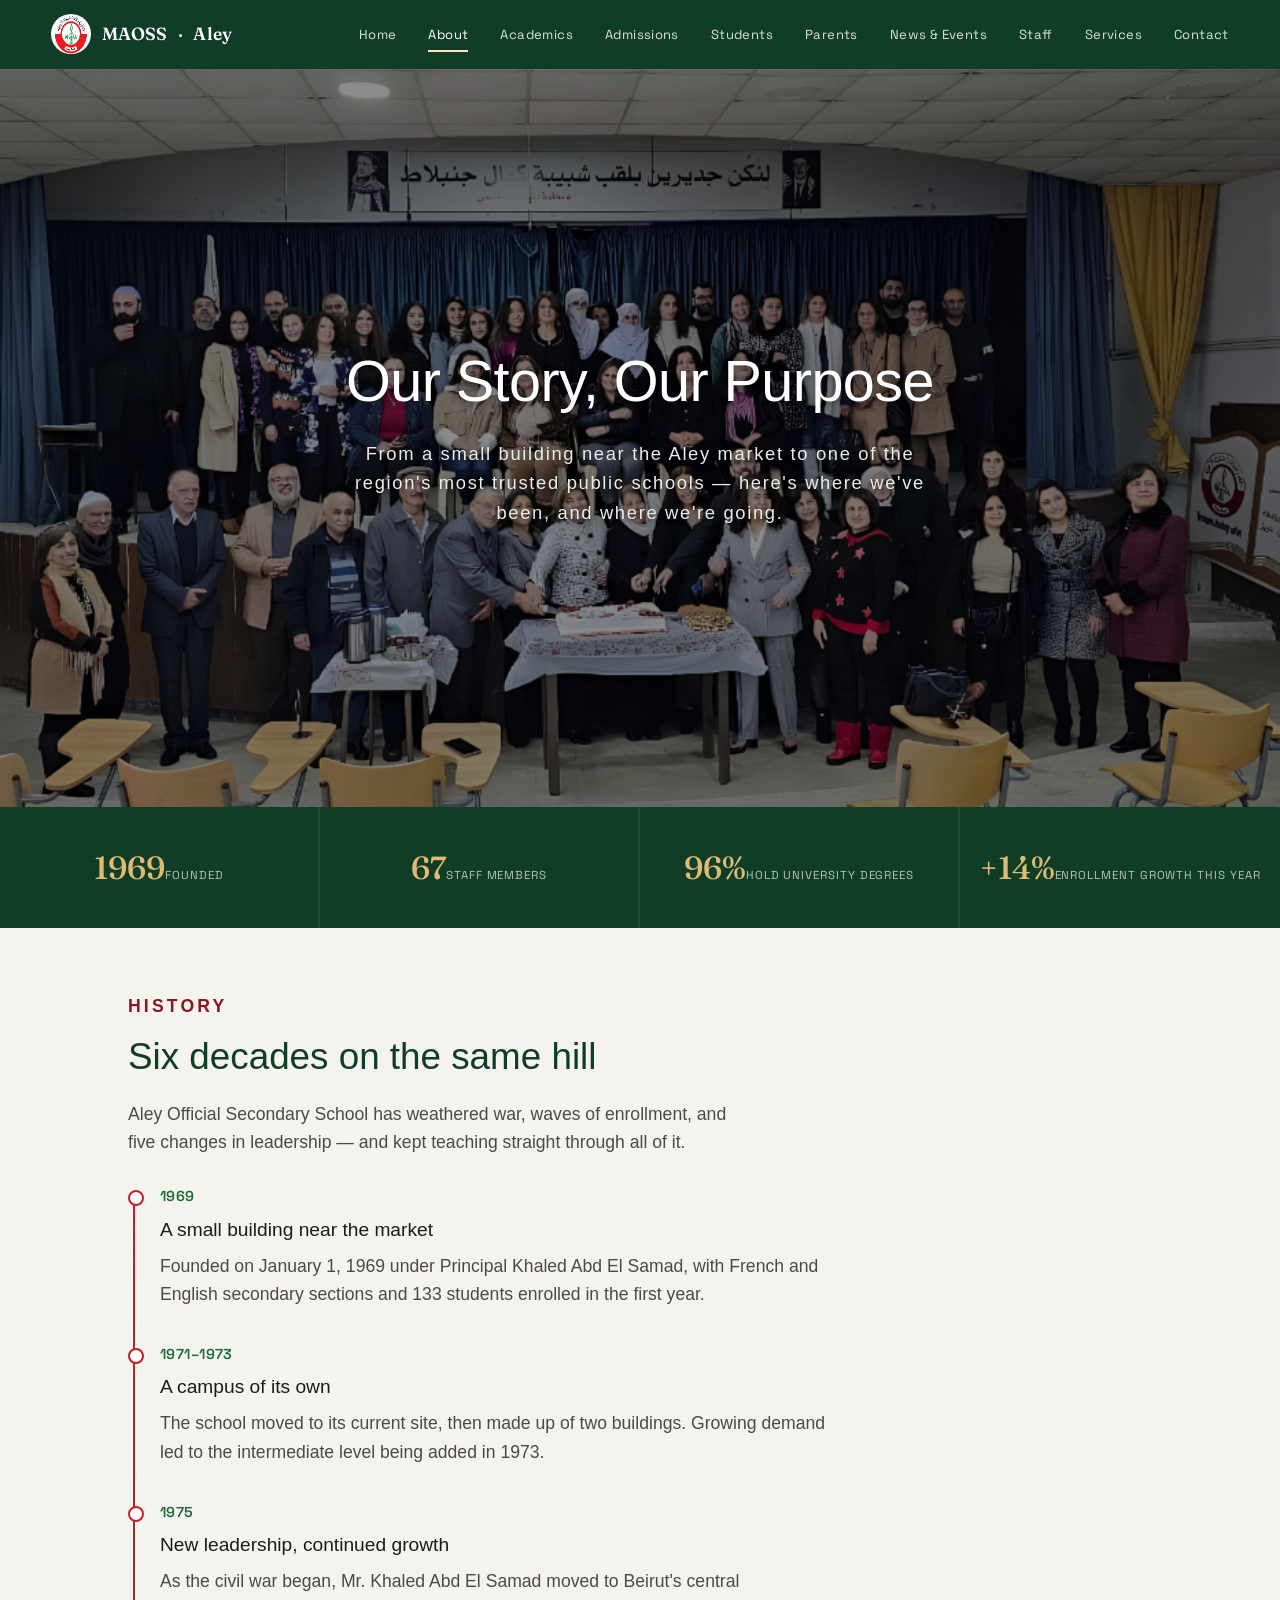
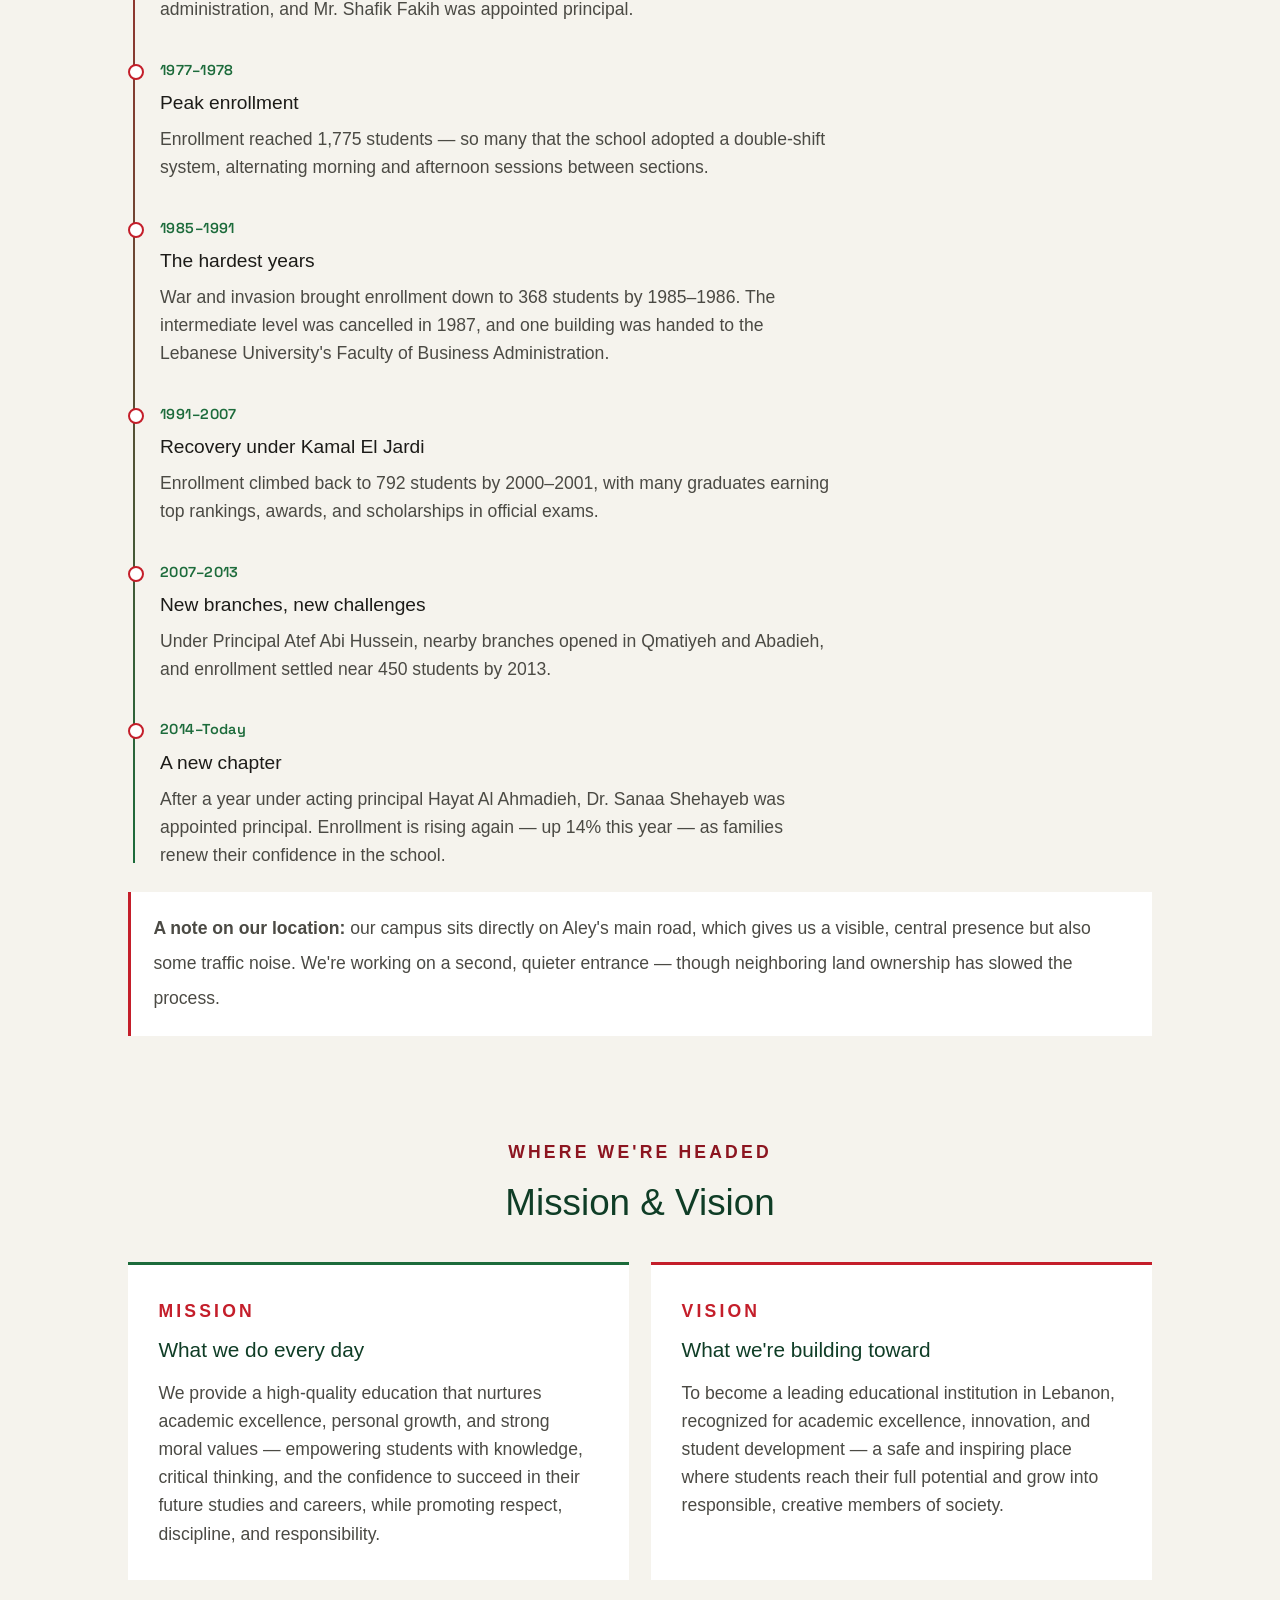
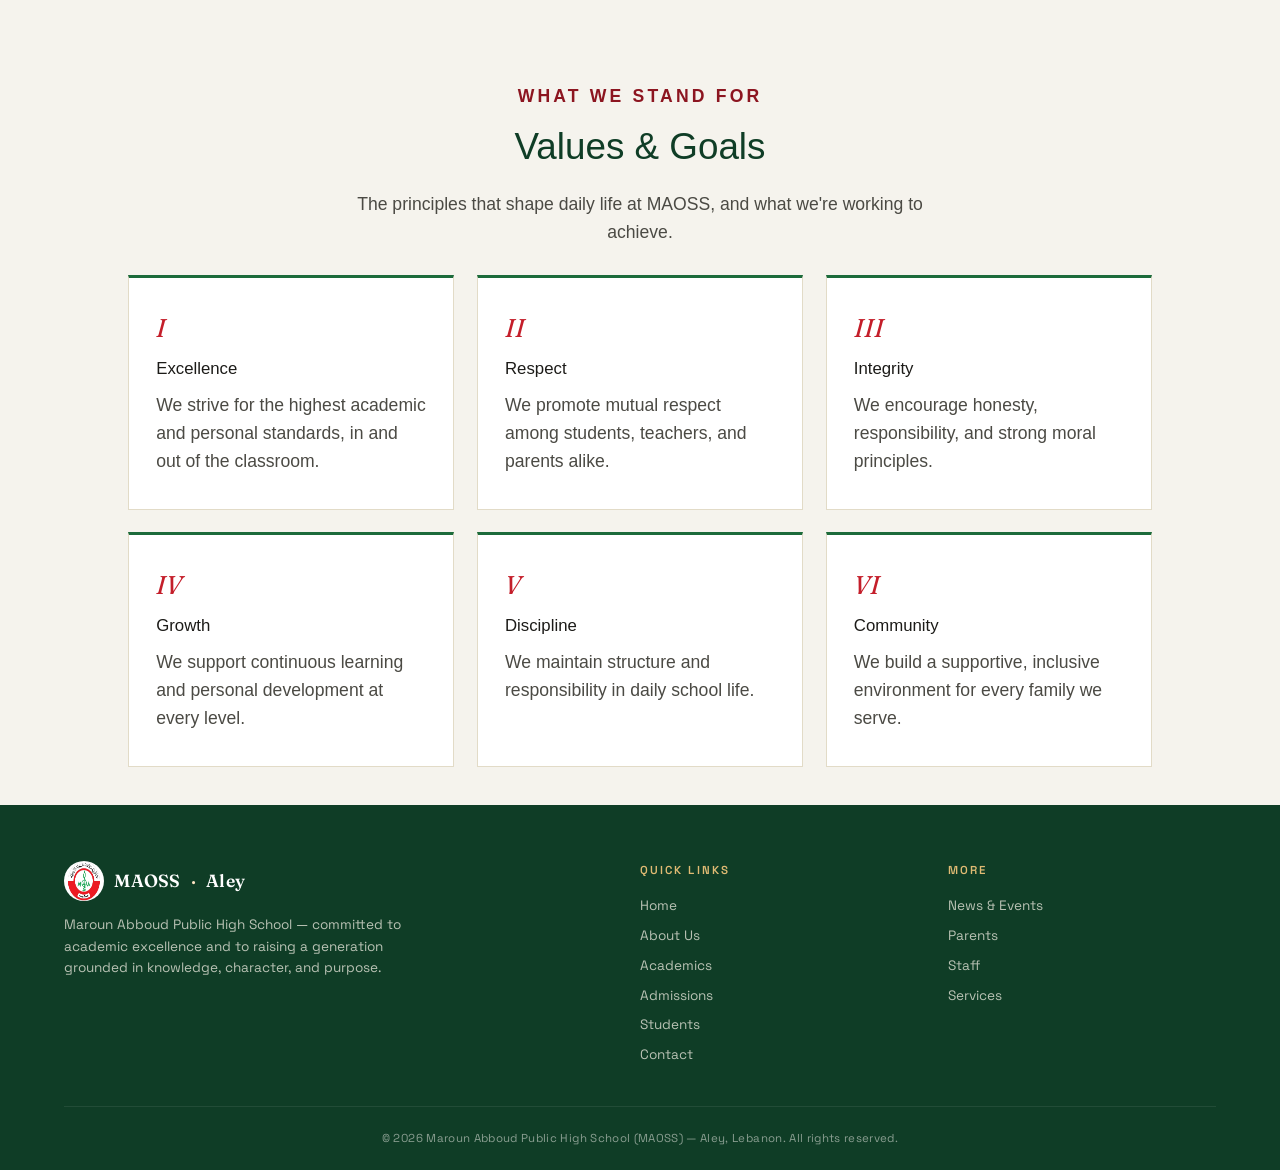
==== about.html @ 9e39719e "Initial commit with compressed assets" ====
<!DOCTYPE html>
<html lang="en">
<head>
<meta charset="UTF-8">
<meta name="viewport" content="width=device-width, initial-scale=1.0">
<title>About — Maroun Abboud Public High School, Aley</title>
<link rel="preconnect" href="https://fonts.googleapis.com">
<link rel="preconnect" href="https://fonts.gstatic.com" crossorigin>
<link href="https://fonts.googleapis.com/css2?family=Fraunces:opsz,wght@9..144,400;9..144,500;9..144,600&family=Source+Serif+4:opsz,wght@8..60,400;8..60,500&family=Space+Grotesk:wght@400;500;600&display=swap" rel="stylesheet">
<link rel="stylesheet" href="styles-1.css">
</head>
<body>

  <header class="site-header">
    <div class="nav-inner">
      <a class="brand" href="index.html">
       <img src="./assets/MAOSS-logo.png" alt="MAOSS Aley crest">
        MAOSS <em>·</em> Aley
      </a>

      <nav class="nav-links">
        <a href="index.html">Home</a>
        <a href="about.html" class="active">About</a>
        <a href="academic.html">Academics</a>
        <a href="admission.html">Admissions</a>
        <a href="students.html">Students</a>
        <a href="parent.html">Parents</a>
        <a href="news.html">News &amp; Events</a>
        <a href="staff.html">Staff</a>
        <a href="services.html">Services</a>
        <a href="contact.html">Contact</a>
      </nav>

      <button class="nav-toggle" id="navToggle" aria-expanded="false" aria-controls="navPanel" aria-label="Open menu">
        <span></span><span></span><span></span>
      </button>
    </div>
  </header>

  <div class="nav-backdrop" id="navBackdrop"></div>
  <div class="nav-panel" id="navPanel" aria-hidden="true">
    <nav>
      <a href="index.html">Home</a>
      <a href="about.html" class="active">About</a>
      <a href="academic.html">Academics</a>
      <a href="admission.html">Admissions</a>
      <a href="students.html">Students</a>
      <a href="parent.html">Parents</a>
      <a href="news.html">News &amp; Events</a>
      <a href="staff.html">Staff</a>
      <a href="services.html">Services</a>
      <a href="contact.html">Contact</a>
    </nav>
  </div>

      <section class="hero">
    <div class="hero-media">
      <!-- Swap this src for your own photo. object-fit:cover means any
           image, any aspect ratio, will fill the hero and scale correctly
           on every screen size without distortion. -->
      <img src="./assets/About_Hero.webp" alt="Maroun Abboud Public High School campus, Aley">
    </div>
    <div class="hero-inner">
      <div class="container">
        <h1>Our Story, Our Purpose</h1>
        <p class="hero-lede">From a small building near the Aley market to one of the region's most trusted public schools — here's where we've been, and where we're going.</p>
      </div>
    </div>
  </section>

  <div class="stats">
    <div><span class="val">1969</span><span class="lbl">Founded</span></div>
    <div><span class="val">67</span><span class="lbl">Staff members</span></div>
    <div><span class="val">96%</span><span class="lbl">Hold university degrees</span></div>
    <div><span class="val">+14%</span><span class="lbl">Enrollment growth this year</span></div>
  </div>

  <section class="block">
    <div class="block-head">
      <p class="eyebrow">History</p>
      <h2>Six decades on the same hill</h2>
      <p>Aley Official Secondary School has weathered war, waves of enrollment, and five changes in leadership — and kept teaching straight through all of it.</p>
    </div>

    <div class="timeline">
      <div class="tl-item">
        <span class="yr">1969</span>
        <h3>A small building near the market</h3>
        <p>Founded on January 1, 1969 under Principal Khaled Abd El Samad, with French and English secondary sections and 133 students enrolled in the first year.</p>
      </div>
      <div class="tl-item">
        <span class="yr">1971–1973</span>
        <h3>A campus of its own</h3>
        <p>The school moved to its current site, then made up of two buildings. Growing demand led to the intermediate level being added in 1973.</p>
      </div>
      <div class="tl-item">
        <span class="yr">1975</span>
        <h3>New leadership, continued growth</h3>
        <p>As the civil war began, Mr. Khaled Abd El Samad moved to Beirut's central administration, and Mr. Shafik Fakih was appointed principal.</p>
      </div>
      <div class="tl-item">
        <span class="yr">1977–1978</span>
        <h3>Peak enrollment</h3>
        <p>Enrollment reached 1,775 students — so many that the school adopted a double-shift system, alternating morning and afternoon sessions between sections.</p>
      </div>
      <div class="tl-item">
        <span class="yr">1985–1991</span>
        <h3>The hardest years</h3>
        <p>War and invasion brought enrollment down to 368 students by 1985–1986. The intermediate level was cancelled in 1987, and one building was handed to the Lebanese University's Faculty of Business Administration.</p>
      </div>
      <div class="tl-item">
        <span class="yr">1991–2007</span>
        <h3>Recovery under Kamal El Jardi</h3>
        <p>Enrollment climbed back to 792 students by 2000–2001, with many graduates earning top rankings, awards, and scholarships in official exams.</p>
      </div>
      <div class="tl-item">
        <span class="yr">2007–2013</span>
        <h3>New branches, new challenges</h3>
        <p>Under Principal Atef Abi Hussein, nearby branches opened in Qmatiyeh and Abadieh, and enrollment settled near 450 students by 2013.</p>
      </div>
      <div class="tl-item">
        <span class="yr">2014–Today</span>
        <h3>A new chapter</h3>
        <p>After a year under acting principal Hayat Al Ahmadieh, Dr. Sanaa Shehayeb was appointed principal. Enrollment is rising again — up 14% this year — as families renew their confidence in the school.</p>
      </div>
    </div>

    <div class="note">
      <strong>A note on our location:</strong> our campus sits directly on Aley's main road, which gives us a visible, central presence but also some traffic noise. We're working on a second, quieter entrance — though neighboring land ownership has slowed the process.
    </div>
  </section>

  <section class="block">
    <div class="block-head center">
      <p class="eyebrow">Where we're headed</p>
      <h2>Mission &amp; Vision</h2>
    </div>

    <div class="split">
      <div class="panel">
        <p class="eyebrow">Mission</p>
        <h3>What we do every day</h3>
        <p>We provide a high-quality education that nurtures academic excellence, personal growth, and strong moral values — empowering students with knowledge, critical thinking, and the confidence to succeed in their future studies and careers, while promoting respect, discipline, and responsibility.</p>
      </div>
      <div class="panel alt">
        <p class="eyebrow">Vision</p>
        <h3>What we're building toward</h3>
        <p>To become a leading educational institution in Lebanon, recognized for academic excellence, innovation, and student development — a safe and inspiring place where students reach their full potential and grow into responsible, creative members of society.</p>
      </div>
    </div>
  </section>

  <section class="block">
    <div class="block-head center">
      <p class="eyebrow">What we stand for</p>
      <h2>Values &amp; Goals</h2>
      <p>The principles that shape daily life at MAOSS, and what we're working to achieve.</p>
    </div>

    <div class="grid">
      <div class="card"><span class="num">I</span><h4>Excellence</h4><p>We strive for the highest academic and personal standards, in and out of the classroom.</p></div>
      <div class="card"><span class="num">II</span><h4>Respect</h4><p>We promote mutual respect among students, teachers, and parents alike.</p></div>
      <div class="card"><span class="num">III</span><h4>Integrity</h4><p>We encourage honesty, responsibility, and strong moral principles.</p></div>
      <div class="card"><span class="num">IV</span><h4>Growth</h4><p>We support continuous learning and personal development at every level.</p></div>
      <div class="card"><span class="num">V</span><h4>Discipline</h4><p>We maintain structure and responsibility in daily school life.</p></div>
      <div class="card"><span class="num">VI</span><h4>Community</h4><p>We build a supportive, inclusive environment for every family we serve.</p></div>
    </div>
  </section>

  <footer class="site-footer">
    <div class="footer-inner">
      <div class="footer-brand">
        <a class="brand" href="index.html">
          <img src="./assets/MAOSS-logo.png" alt="MAOSS Aley crest">
          MAOSS <em>·</em> Aley
        </a>
        <p>Maroun Abboud Public High School — committed to academic excellence and to raising a generation grounded in knowledge, character, and purpose.</p>
      </div>
      <div class="footer-col">
        <h4>Quick Links</h4>
        <nav>
          <a href="index.html">Home</a>
          <a href="about.html">About Us</a>
          <a href="academic.html">Academics</a>
          <a href="admission.html">Admissions</a>
          <a href="students.html">Students</a>
          <a href="contact.html">Contact</a>
        </nav>
      </div>
      <div class="footer-col">
        <h4>More</h4>
        <nav>
          <a href="news.html">News &amp; Events</a>
          <a href="parent.html">Parents</a>
          <a href="staff.html">Staff</a>
          <a href="services.html">Services</a>
        </nav>
      </div>
    </div>
    <div class="footer-bottom">
      &copy; 2026 Maroun Abboud Public High School (MAOSS) — Aley, Lebanon. All rights reserved.
    </div>
  </footer>

  <script src="script.js"></script>

</body>
</html>
---- styles-1.css ----
*{margin:0;padding:0;box-sizing:border-box;}

html{scroll-behavior:smooth;}

body{
  background:#F5F3ED;
  color:#1C1B18;
  font-family:'Source Serif 4', serif;
  line-height:1.6;
}

a{color:inherit;text-decoration:none;}

:focus-visible{
  outline:2px solid #FFE4C4;
  outline-offset:3px;
}

.eyebrow{
  font-family:'Space Grotesk', sans-serif;
  font-size:0.72rem;
  letter-spacing:0.18em;
  text-transform:uppercase;
  font-weight:600;
}

/* ---------- Site header / nav ---------- */
.site-header{
  position:sticky;
  top:0;
  z-index:60;
  background:#0F3D26;
  box-shadow:0 1px 0 rgba(255,255,255,0.06);
}
.nav-inner{
  display:flex;
  align-items:center;
  justify-content:space-between;
  padding:0.9rem clamp(1.2rem, 5vw, 3.2rem);
  max-width:82rem;
  margin:0 auto;
}
.brand{
  display:flex;
  align-items:center;
  gap:0.65rem;
  color:#FFFFFF;
  font-family:'Fraunces', serif;
  font-size:1.1rem;
  font-weight:600;
  letter-spacing:0.01em;
}
.brand img{
  height:40px;
  width:40px;
  border-radius:50%;
  background:#fff;
  flex-shrink:0;
}
.brand em{
  font-style:normal;
   color:bisque;
}

/* Desktop links */
.nav-links{
  display:none;
  align-items:center;
  gap:clamp(1.1rem, 2.6vw, 2rem);
  font-family:'Space Grotesk', sans-serif;
  font-size:0.82rem;
  letter-spacing:0.03em;
}
.nav-links a{
  position:relative;
  color:#DCE3D9;
  padding:0.3rem 0;
}
.nav-links a::after{
  content:"";
  position:absolute;
  left:0; bottom:-2px;
  width:0; height:1.5px;
  background:bisque;
  transition:width 0.25s ease;
}
.nav-links a:hover, .nav-links a.active{color:#fff;}
.nav-links a:hover::after, .nav-links a.active::after{width:100%;}
@media(min-width:900px){
  .nav-links{display:flex;}
}

/* Hamburger toggle (mobile only) */
.nav-toggle{
  display:flex;
  flex-direction:column;
  justify-content:center;
  gap:5px;
  width:38px;
  height:34px;
  background:none;
  border:none;
  cursor:pointer;
  padding:0;
}
.nav-toggle span{
  display:block;
  width:100%;
  height:2px;
  background:#FFFFFF;
  border-radius:1px;
  transition:transform 0.3s ease, opacity 0.3s ease;
}
.nav-toggle.is-open span:nth-child(1){transform:translateY(7px) rotate(45deg);}
.nav-toggle.is-open span:nth-child(2){opacity:0;}
.nav-toggle.is-open span:nth-child(3){transform:translateY(-7px) rotate(-45deg);}
@media(min-width:900px){
  .nav-toggle{display:none;}
}

/* Mobile off-canvas panel */
.nav-backdrop{
  position:fixed;
  inset:0;
  background:rgba(10,30,20,0.55);
  opacity:0;
  pointer-events:none;
  transition:opacity 0.3s ease;
  z-index:55;
}
.nav-backdrop.is-open{opacity:1;pointer-events:auto;}

.nav-panel{
  position:fixed;
  top:0; right:0;
  height:100vh;
  width:min(78vw, 320px);
  background:#FFFFFF;
  transform:translateX(100%);
  transition:transform 0.35s cubic-bezier(0.4,0,0.2,1);
  z-index:58;
  padding:5.5rem 1.8rem 2rem;
  overflow-y:auto;
  box-shadow:-10px 0 32px rgba(0,0,0,0.18);
}
.nav-panel.is-open{transform:translateX(0);}
.nav-panel nav{
  display:flex;
  flex-direction:column;
  gap:0.15rem;
}
.nav-panel a{
  font-family:'Fraunces', serif;
  font-size:1.05rem;
  color:#1C1B18;
  padding:0.85rem 0;
  border-bottom:1px solid #EDE8DA;
}
.nav-panel a.active{color:#C41E2A;}
@media(min-width:900px){
  .nav-panel, .nav-backdrop{display:none;}
}

/* ---------- Hero ---------- */
.hero{
  position:relative;
  min-height:clamp(440px, 82vh, 760px);
  display:flex;
  align-items:center;
  overflow:hidden;
  color:#FFFFFF;
 

}
.hero-media{
  position:absolute;
  inset:0;
  z-index:0;

}
.hero-media img{
  width:100%;
  height:100%;
  object-fit:cover;
  object-position:center;
  display:block;
}
.hero-media::after{
  content:"";
  position:absolute;
  inset:0;
  background: rgba(0, 0, 0, 0.45);
  z-index:1;
}
.hero-inner{
  position:relative;
  z-index:2;
  max-width:52rem;
  margin:0 auto;
  text-align:center;
  padding:clamp(2rem,6vw,3rem) clamp(1.3rem,5vw,3rem);
}
/*.hero .eyebrow{
   color:#DFBA73;
  display:inline-flex;
  align-items:center;
  gap:0.6rem;
  margin-bottom:1.4rem;
}*/
.hero .eyebrow::before, .hero .eyebrow::after{
  content:"";
  width:22px;
  height:1px;
  background:#0b582a;
  opacity:0.7;
}
.hero h1{
   font-family:'Montserrat', sans-serif;
  font-weight:500;
  font-size:clamp(2rem, 5.2vw, 3.6rem);
  line-height:1.12;
  letter-spacing:-0.01em;
  text-shadow: 0 4px 12px rgba(0, 0, 0, 0.15), 
               0 2px 4px rgba(0, 0, 0, 0.2);
}

.hero-lede{
   margin-top:1.6rem;
  font-size:clamp(1rem, 1.6vw, 1.15rem);
  color:#E9EEE6;
  max-width:36rem;
  margin-inline:auto;
  text-shadow: 0 4px 12px rgba(0, 0, 0, 0.15), 
               0 2px 4px rgba(0, 0, 0, 0.2);
   font-family:'Montserrat', sans-serif;
   letter-spacing:0.09em;
   font-weight: 500;

}


/* ---------- Foundations ---------- */
.foundations{
  padding:clamp(4rem,8vw,6rem) clamp(1.5rem,5vw,4rem) clamp(3rem,6vw,5rem);
  max-width:72rem;
  margin:0 auto;
}
.foundations-head{
  text-align:center;
  max-width:34rem;
  margin:0 auto 3rem;
}
.foundations-head .eyebrow{color:#8C1520;}
.foundations-head h2{
  font-family:'Fraunces', serif;
  font-weight:500;
  font-size:clamp(1.7rem, 3.2vw, 2.3rem);
  margin-top:0.6rem;
  color:#0F3D26;
}

.grid{
  display:grid;
  grid-template-columns:repeat(1, minmax(0,1fr));
  gap:1.4rem;
}
@media(min-width:640px){
  .grid{grid-template-columns:repeat(2, minmax(0,1fr));}
}
@media(min-width:980px){
  .grid{grid-template-columns:repeat(3, minmax(0,1fr));}
}

.card{
  background:#FFFFFF;
  border:1px solid #E2DBC7;
  border-top:3px solid #1C6B3B;
  padding:1.9rem 1.7rem 2.1rem;
  transition:transform 0.25s ease, border-color 0.25s ease, box-shadow 0.25s ease;
}
.card:hover{
  transform:translateY(-3px);
  border-top-color:#C41E2A;
  box-shadow:0 14px 28px -18px rgba(20,42,34,0.35);
}
.card .eyebrow{color:#C41E2A;}
.card h3{
  font-family:'Fraunces', serif;
  font-weight:500;
  font-size:1.2rem;
  margin:0.5rem 0 0.7rem;
  color:#1C1B18;
}
.card p{
  font-size:0.96rem;
  color:#4B4A44;
   font-family:'Montserrat', sans-serif;
}

/* ---------- Closing ---------- */
.closing{
  background:#0F3D26;
  color:#FFFFFF;
  padding:clamp(3.5rem,8vw,5.5rem) clamp(1.5rem,5vw,4rem);
  margin-bottom: clamp(3rem, 6vw, 5rem);
}

.closing-inner{
  max-width:42rem;
  margin:0 auto;
  text-align:center;
}
.closing blockquote{
  font-family:'Fraunces', serif;
  font-style:italic;
  font-weight:400;
  font-size:clamp(1.25rem, 2.4vw, 1.65rem);
  line-height:1.5;
  color:#F1EEE3;
}
.closing blockquote::before{content:"\201C";}
.closing blockquote::after{content:"\201D";}
.closing .signoff{
  margin-top:1.8rem;
  font-family:'Space Grotesk', sans-serif;
  font-size:0.85rem;
  letter-spacing:0.04em;
  color:#dfba73;
}
.closing .signoff span{
  display:block;
  color:#B9C2B4;
  font-size:0.78rem;
  letter-spacing:0.02em;
  margin-top:0.2rem;
}

/* ---------- Footer ---------- */
.site-footer{
  background:#0F3D26;
  color:#DCE3D9;
  padding:3.5rem clamp(1.5rem,5vw,4rem) 0;
  font-family:'Space Grotesk', sans-serif;
}
.footer-inner{
  max-width:72rem;
  margin:0 auto;
  display:grid;
  grid-template-columns:1fr;
  gap:2.5rem;
}
@media(min-width:640px){
  .footer-inner{grid-template-columns:2fr 1fr 1fr;}
}
.footer-brand{
  display:flex;
  flex-direction:column;
  gap:0.8rem;
}
.footer-brand .brand{
  font-family:'Fraunces', serif;
  font-size:1.1rem;
  font-weight:600;
  color:#FFFFFF;
  display:flex;
  align-items:center;
  gap:0.65rem;
}
.footer-brand .brand img{
  height:40px;
  width:40px;
  border-radius:50%;
  background:#fff;
}
.footer-brand .brand em{
  font-style:normal;
  color:bisque;
}
.footer-brand p{
  font-size:0.85rem;
  color:#B9C2B4;
  line-height:1.6;
  max-width:24rem;
}
.footer-col h4{
  font-family:'Space Grotesk', sans-serif;
  font-size:0.72rem;
  letter-spacing:0.18em;
  text-transform:uppercase;
  font-weight:600;
  color:#DFBA73;
  margin-bottom:1rem;
}
.footer-col nav{
  display:flex;
  flex-direction:column;
  gap:0.5rem;
}
.footer-col a{
  color:#B9C2B4;
  font-size:0.85rem;
  transition:color 0.2s ease;
}
.footer-col a:hover{color:#FFFFFF;}
.footer-bottom{
  border-top:1px solid rgba(255,255,255,0.08);
  margin-top:2.5rem;
  padding:1.4rem 0;
  text-align:center;
  font-size:0.72rem;
  color:#8A9E91;
  letter-spacing:0.03em;
}

@media (prefers-reduced-motion: reduce){
  *{transition:none !important;}
}

/* ==========================================================
   Admissions page
   ========================================================== */

/* ---------- Admission Info Grid (4 cards) ---------- */
.admission-grid{
  display:grid;
  grid-template-columns:1fr;
  gap:1rem;
}
@media(min-width:640px){
  .admission-grid{grid-template-columns:1fr 1fr;}
}

.admission-card{
  background:#FFFFFF;
  border:1px solid #E2DBC7;
  border-left:4px solid #B8860B;
  padding:1.5rem 1.5rem 1.5rem 1.2rem;
  display:flex;
  align-items:flex-start;
  gap:1rem;
  transition:transform 0.25s ease, box-shadow 0.25s ease;
}
.admission-card:hover{
  transform:translateY(-3px);
  box-shadow:0 12px 24px -16px rgba(0,0,0,0.15);
  border-left-color:#8C1520;
}
.admission-icon{
  font-size:1.8rem;
  flex-shrink:0;
  line-height:1;
  margin-top:0.1rem;
}
.admission-card h4{
  font-family:'Montserrat', sans-serif;
  font-weight:500;
  font-size:0.98rem;
  color:#1C1B18;
  line-height:1.5;
  margin:0;
}

/* ---------- Commitment box ---------- */
.commitment-wrapper{
  background:#FFFFFF;
  border:1px solid #E2DBC7;
  border-top:3px solid #1C6B3B;
padding:1.8rem 1.8rem;
}
.commitment-box{
  max-width:38rem;
  margin:0 auto;
  text-align:center;
}
.commitment-box p{
  font-family:'Montserrat', sans-serif;
  font-size:1.1rem;
  color:#0F3D26;
  line-height:1.7;
  font-weight:500;
}

/* ---------- Contact info (simple) ---------- */
.contact-simple{
  display:flex;
  flex-wrap:wrap;
  justify-content:center;
  gap:1.5rem;
  max-width:36rem;
  margin:0 auto;
}
.contact-simple-item{
  display:flex;
  align-items:center;
  justify-content:center;
  gap:0.6rem;
  flex:1 1 14rem;
  min-width:12rem;
  background:#FFFFFF;
  border:1px solid #E2DBC7;
  border-left:3px solid #B8860B;
  padding:0.9rem 1.4rem;
  font-family:'Montserrat', sans-serif;
  font-size:1rem;
  color:#1C1B18;
  transition:transform 0.2s ease, box-shadow 0.2s ease;
}
.contact-simple-item:hover{
  transform:translateY(-2px);
  box-shadow:0 8px 20px -14px rgba(0,0,0,0.15);
}
.contact-simple-icon{
  font-size:1.3rem;
  flex-shrink:0;
}
/* ==========================================================
   About page
   ========================================================== */

/* ---------- Page hero (secondary pages) ---------- */


/* ---------- Section shell ---------- */
section.block{
 /* max-width:64rem;margin:0 auto;
  padding:clamp(3.5rem,7vw,5rem) clamp(1.5rem,5vw,4rem);*/
   padding:clamp(2.5rem,4vw,3.5rem) clamp(1.5rem,5vw,4rem) clamp(1.5rem,3vw,2.5rem);
  max-width:72rem;
  margin:0 auto;
}
.block-head{max-width:38rem;margin-bottom:1.8rem;}
.block-head.center{margin-inline:auto;text-align:center;}
.block-head .eyebrow{color:#8C1520;}
.block-head h2{
 font-family:'Montserrat', sans-serif; ;font-weight:500;
 font-size:clamp(1.7rem, 3.2vw, 2.3rem);;
  margin-top:0.5rem;color:#0F3D26;
}
.block-head p{margin-top:0.8rem;color:#4B4A44; font-family:'Montserrat', sans-serif;}

/* ---------- Timeline ---------- */
.timeline{position:relative;padding-left:2rem;}
.timeline::before{
  content:"";position:absolute;left:5px;top:6px;bottom:6px;width:2px;
  background:linear-gradient(180deg, #C41E2A, #1C6B3B);
}
.tl-item{position:relative;padding-bottom:2.2rem;}
.tl-item:last-child{padding-bottom:0;}
.tl-item::before{
  content:"";position:absolute;left:-2rem;top:5px;
  width:12px;height:12px;border-radius:50%;
  background:#FFFFFF;border:2px solid #C41E2A;
}
.tl-item .yr{
  font-family:'Space Grotesk', sans-serif;font-weight:600;
  font-size:0.9rem;letter-spacing:0.03em;color:#1C6B3B;
  display:block;margin-bottom:0.39rem;
}
.tl-item h3{
  /*font-family:'Fraunces', serif;*/font-weight:500;font-size:1.20rem;
  margin-bottom:0.4rem;color:#1C1B18;
   font-family:'Montserrat', sans-serif;
}
.tl-item p{color:#4B4A44;font-size:0.97rem;max-width:42rem; font-family:'Montserrat', sans-serif;}

/* ---------- Location note ---------- */
.note{
  background:#FFFFFF;border-left:3px solid #C41E2A;
padding:1.2rem 1.4rem;margin-top:1.4rem;font-size:0.94rem;color:#4B4A44;
  line-height: 2em;
  font-size:1em;
  font-family:'Montserrat', sans-serif;
}

/* ---------- Mission / Vision split ---------- */
.split{
  display:grid;grid-template-columns:1fr;gap:1.4rem;
}
@media(min-width:760px){.split{grid-template-columns:1fr 1fr;}}
.split .panel{
  background:#FFFFFF;border-top:3px solid #1C6B3B;
  padding:2rem 1.9rem;
}
.split .panel.alt{border-top-color:#C41E2A;}
.split .panel .eyebrow{color:#C41E2A;}
.split .panel h3{
   font-family:'Montserrat', sans-serif;;font-weight:500;font-size:1.3rem;
  margin:0.5rem 0 0.8rem;color:#0F3D26;
}
.split .panel p{color:#4B4A44;font-size:0.98rem; font-family:'Montserrat', sans-serif;}

/* ---------- Values grid number badge (used inside .card) ---------- */
.card .num{
  font-family:'Fraunces', serif;font-style:italic;font-size:1.6rem;
  color:#C41E2A;display:block;margin-bottom:0.4rem;
}
.card h4{
   font-family:'Montserrat', sans-serif;font-weight:500;font-size:1.05rem;
  margin-bottom:0.5rem;color:#1C1B18;
}

/* ---------- Stats strip ---------- */
.stats{
  background:#0F3D26;color:#FFFFFF;
  display:grid;grid-template-columns:repeat(2,1fr);
  text-align:center;
}
@media(min-width:760px){.stats{grid-template-columns:repeat(4,1fr);}}
.stats div{padding:2.2rem 1rem;border-right:2px solid rgba(255,255,255,0.08);}
.stats div:last-child{border-right:none;}
.stats .val{
  font-family:'Fraunces', serif;font-weight:500;font-size:2rem;color:#DFBA73;
}
.stats .lbl{
  font-family:'Space Grotesk', sans-serif;font-size:0.72rem;
  letter-spacing:0.08em;text-transform:uppercase;color:#B9C2B4;margin-top:0.4rem;
}


/* ---------- Academic Activities icon list ---------- */
.activity-list{
  list-style:none;
  padding:0;
  margin:0;
}
.activity-list li{
  position:relative;
  padding:0.55rem 0 0.55rem 1.8rem;
  font-family:'Montserrat', sans-serif;
  font-size:0.95rem;
  color:#4B4A44;
  line-height:1.5;
}
.activity-list li::before{
  content:"";
  position:absolute;
  left:0;
  top:0.75rem;
  width:8px;
  height:8px;
  border-radius:50%;
  background:#1C6B3B;
}

/* ---------- Video embed wrapper ---------- */
.video-wrapper{
  position:relative;
  width:100%;
  max-width:800px;
  margin:2rem auto;
  border-radius:12px;
  overflow:hidden;
  box-shadow:0 8px 32px rgba(0,0,0,0.15);
  background:#0F3D26;
}
.video-wrapper iframe,
.video-wrapper video{
  display:block;
  border:none;
  margin:0 auto;
}
.video-wrapper iframe{max-width:100%;}
.video-wrapper .portrait-video{
  aspect-ratio:auto;
  width:auto;
  max-height:600px;
}
.video-placeholder{
  display:flex;
  flex-direction:column;
  align-items:center;
  justify-content:center;
  gap:0.8rem;
  width:100%;
  aspect-ratio:16/9;
  background:linear-gradient(135deg, #0F3D26, #1C6B3B);
  color:#FFFFFF;
  font-family:'Space Grotesk', sans-serif;
  font-size:1rem;
  letter-spacing:0.05em;
  cursor:pointer;
  transition:background 0.3s ease;
}
.video-placeholder:hover{
  background:linear-gradient(135deg, #1C6B3B, #0F3D26);
}
.video-placeholder .play-icon{
  width:64px;
  height:64px;
  border-radius:50%;
  background:rgba(255,255,255,0.15);
  border:2px solid rgba(255,255,255,0.3);
  display:flex;
  align-items:center;
  justify-content:center;
  font-size:1.8rem;
  transition:background 0.3s ease, transform 0.3s ease;
}
.video-placeholder:hover .play-icon{
  background:rgba(255,255,255,0.25);
  transform:scale(1.05);
}

/* ---------- Icon badges for academic sections ---------- */
.icon-badge{
  display:inline-flex;
  align-items:center;
  justify-content:center;
  width:48px;
  height:48px;
  border-radius:12px;
  font-size:1.4rem;
  margin-bottom:0.8rem;
}
.icon-badge.green{background:#E8F5E9;color:#1C6B3B;}
.icon-badge.red{background:#FFEBEE;color:#C41E2A;}
.icon-badge.gold{background:#FFF8E1;color:#B8860B;}

/* ---------- Objectives grid (2-col on desktop) ---------- */
.objectives-grid{
  display:grid;
  grid-template-columns:1fr;
  gap:0.8rem;
}
@media(min-width:640px){
  .objectives-grid{grid-template-columns:1fr 1fr;}
}
.objective-card{
  background:#FFFFFF;
  border-left:3px solid #1C6B3B;
  padding:1.2rem 1.4rem;
  display:flex;
  align-items:flex-start;
  gap:0.9rem;
  transition:transform 0.2s ease, box-shadow 0.2s ease;
}
.objective-card:hover{
  transform:translateX(4px);
  box-shadow:0 4px 16px rgba(0,0,0,0.06);
}
.objective-card .icon{
  font-size:1.5rem;
  flex-shrink:0;
  margin-top:0.1rem;
}
.objective-card h4{
  font-family:'Montserrat', sans-serif;
  font-weight:500;
  font-size:1rem;
  color:#1C1B18;
  margin-bottom:0.2rem;
}
.objective-card p{
  font-size:0.9rem;
  color:#4B4A44;
  font-family:'Montserrat', sans-serif;
  line-height:1.5;
}

/* ---------- Teaching grid (2-col) ---------- */
.teaching-grid{
  display:grid;
  grid-template-columns:1fr;
  gap:0.8rem;
}
@media(min-width:640px){
  .teaching-grid{grid-template-columns:1fr 1fr;}
}

/* ---------- Section divider ---------- */
.section-divider{
  width:60px;
  height:2px;
  background:linear-gradient(90deg, #C41E2A, #1C6B3B);
  margin:0 auto 0.5rem;
}

.pagehero{
  position:relative;
  min-height:clamp(440px, 82vh, 760px);
  display:flex;
  align-items:center;
  overflow:hidden;
  color:#FFFFFF;
  display: flex;
    flex-direction: column;
    justify-content: center;
    align-items: center;
    overflow: hidden;
    gap:10px;
}
.pagehero-media{
  position:absolute;
  inset:0;
  z-index:0;
  /*background:#0F3D26;*/
}
.pagehero-media img{
  width:100%;
  height:100%;
  object-fit:cover;
  object-position:center;
  display:block;
}
.hero-media::after{
  content:"";
  position:absolute;
  inset:0;
}

/* ---------- Larger paragraph text on laptop screens ---------- */
@media(min-width:1024px){
  section.block p,
  .block-head p,
  .card p,
  .split .panel p,
  .tl-item p,
  .objective-card p,
  .note,
  .activity-list li,
  .grade-card p{font-size:1.1em;}
}

/* ---------- Students page — Grade cards ---------- */
.student-grades{
  display:grid;
  grid-template-columns:1fr;
  gap:1rem;
}
@media(min-width:640px){
  .student-grades{grid-template-columns:1fr 1fr;}
}
.grade-card{
  background:#FFFFFF;
  border:1px solid #E2DBC7;
  border-left:4px solid #1C6B3B;
  padding:1.2rem 1.4rem;
  display:flex;
  align-items:center;
  gap:1rem;
  transition:transform 0.25s ease, box-shadow 0.25s ease;
}
.grade-card:hover{
  transform:translateY(-3px);
  box-shadow:0 12px 24px -16px rgba(0,0,0,0.15);
}
.grade-card.grade-a{border-left-color:#1C6B3B;}
.grade-card.grade-b{border-left-color:#2E86AB;}
.grade-card.grade-c{border-left-color:#B8860B;}
.grade-card.grade-d{border-left-color:#C41E2A;}
.grade-icon{
  font-size:1.8rem;
  flex-shrink:0;
  line-height:1;
}
.grade-label{
  font-family:'Montserrat', sans-serif;
  font-weight:600;
  font-size:1rem;
  color:#1C1B18;
  display:block;
  margin-bottom:0.15rem;
}
.grade-card p{
  font-family:'Montserrat', sans-serif;
  font-size:0.9rem;
  color:#4B4A44;
  margin:0;
}
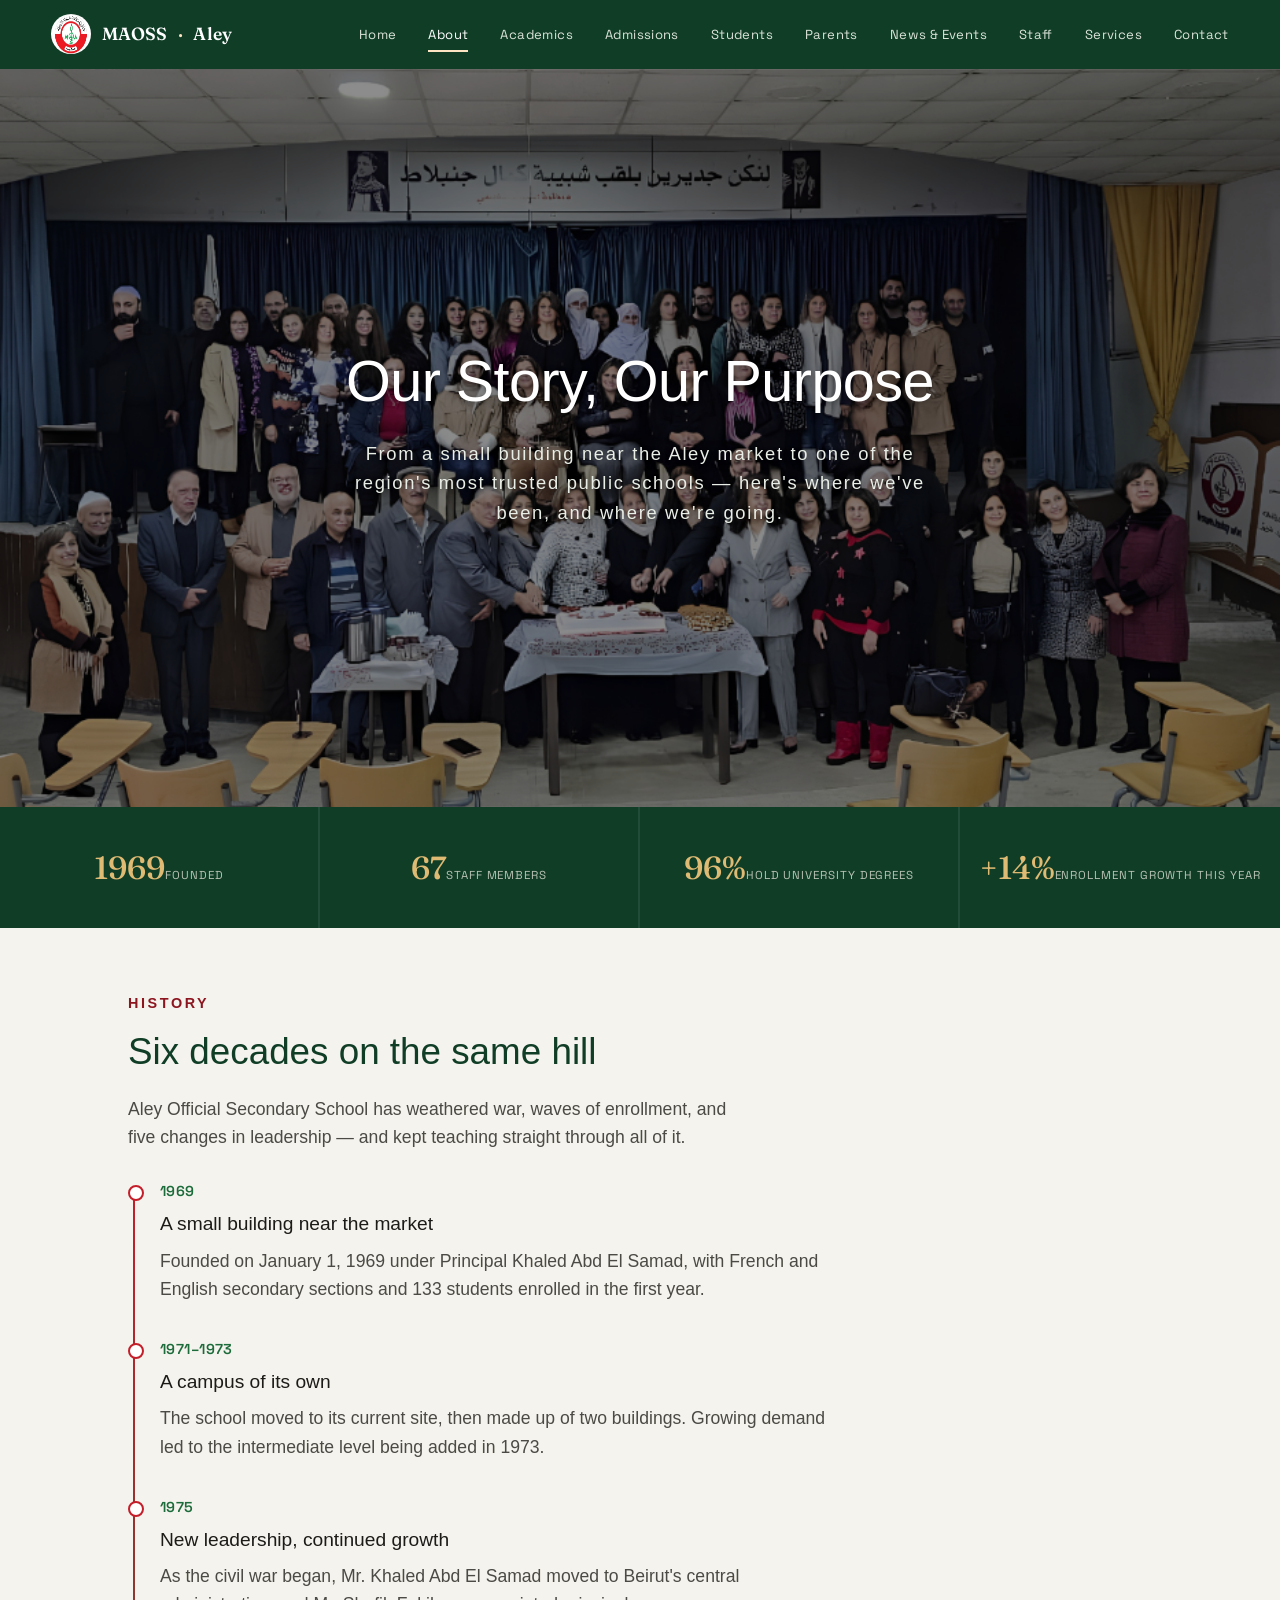
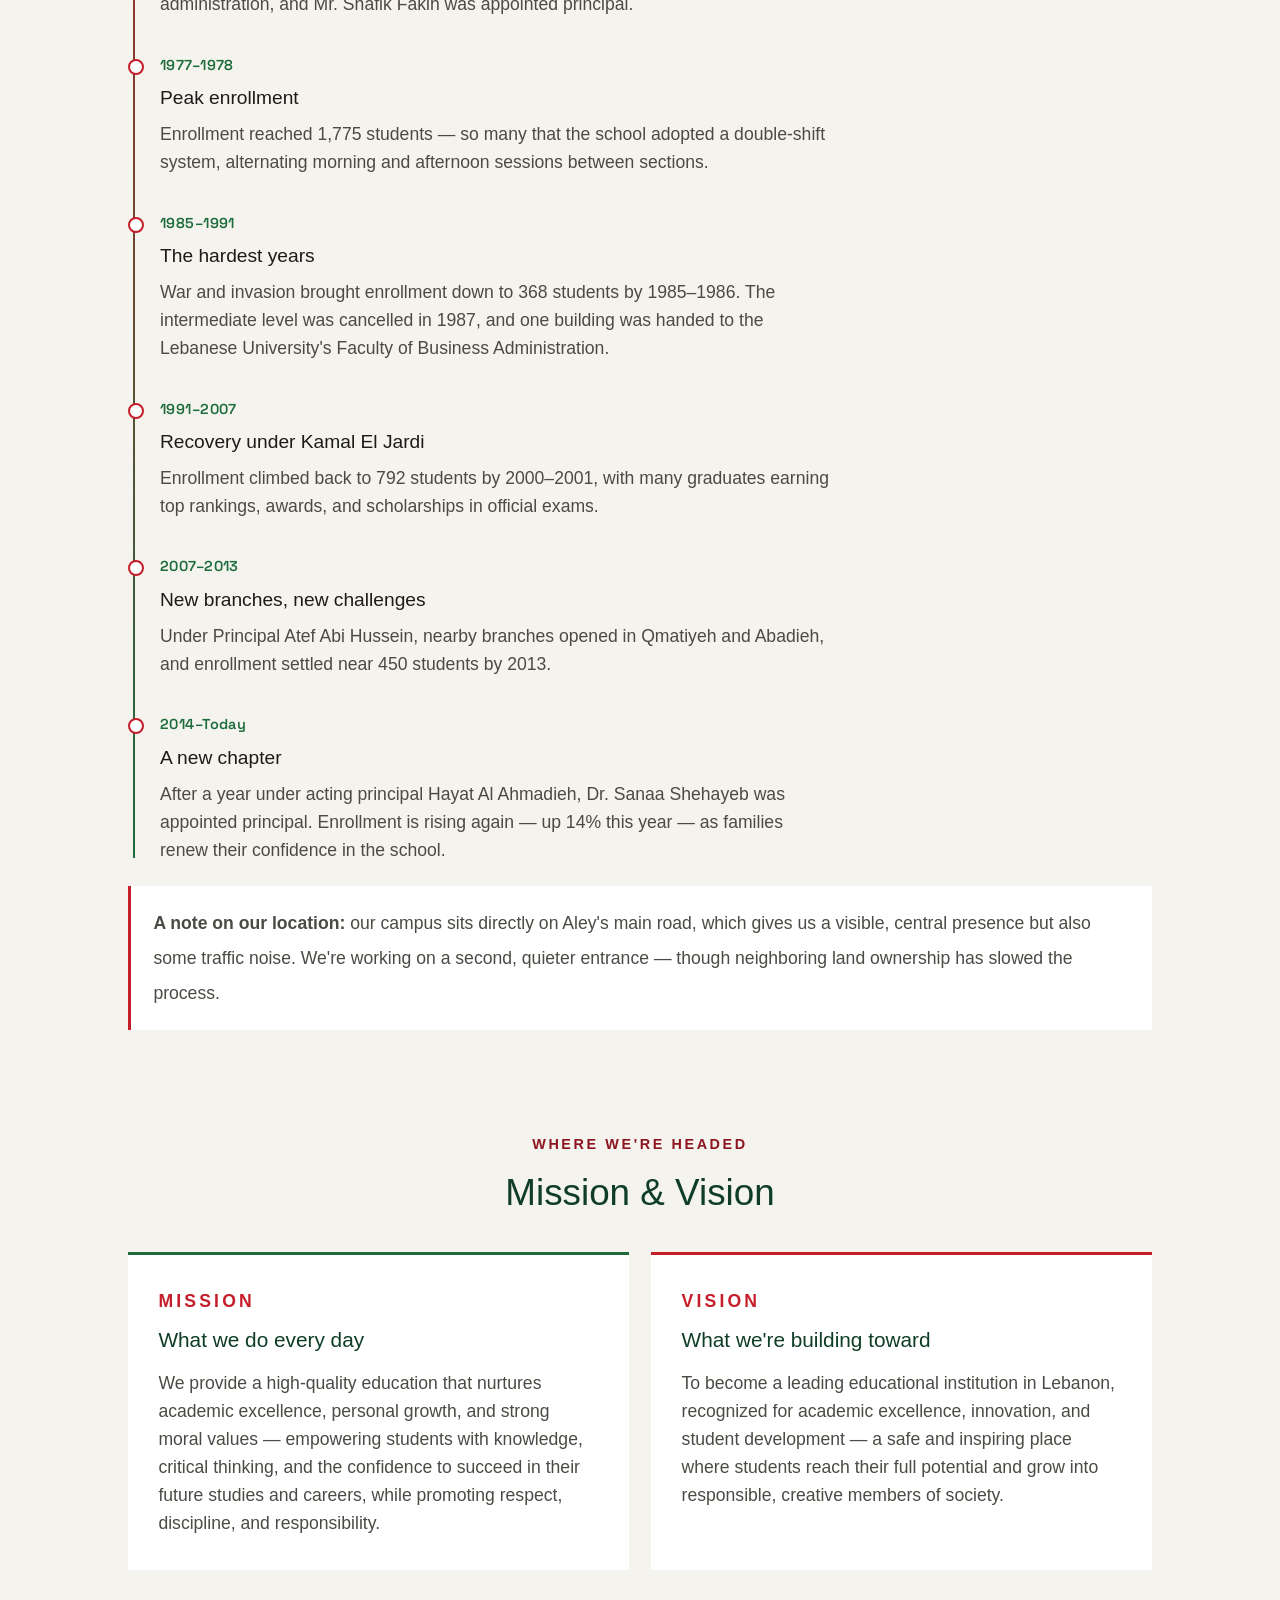
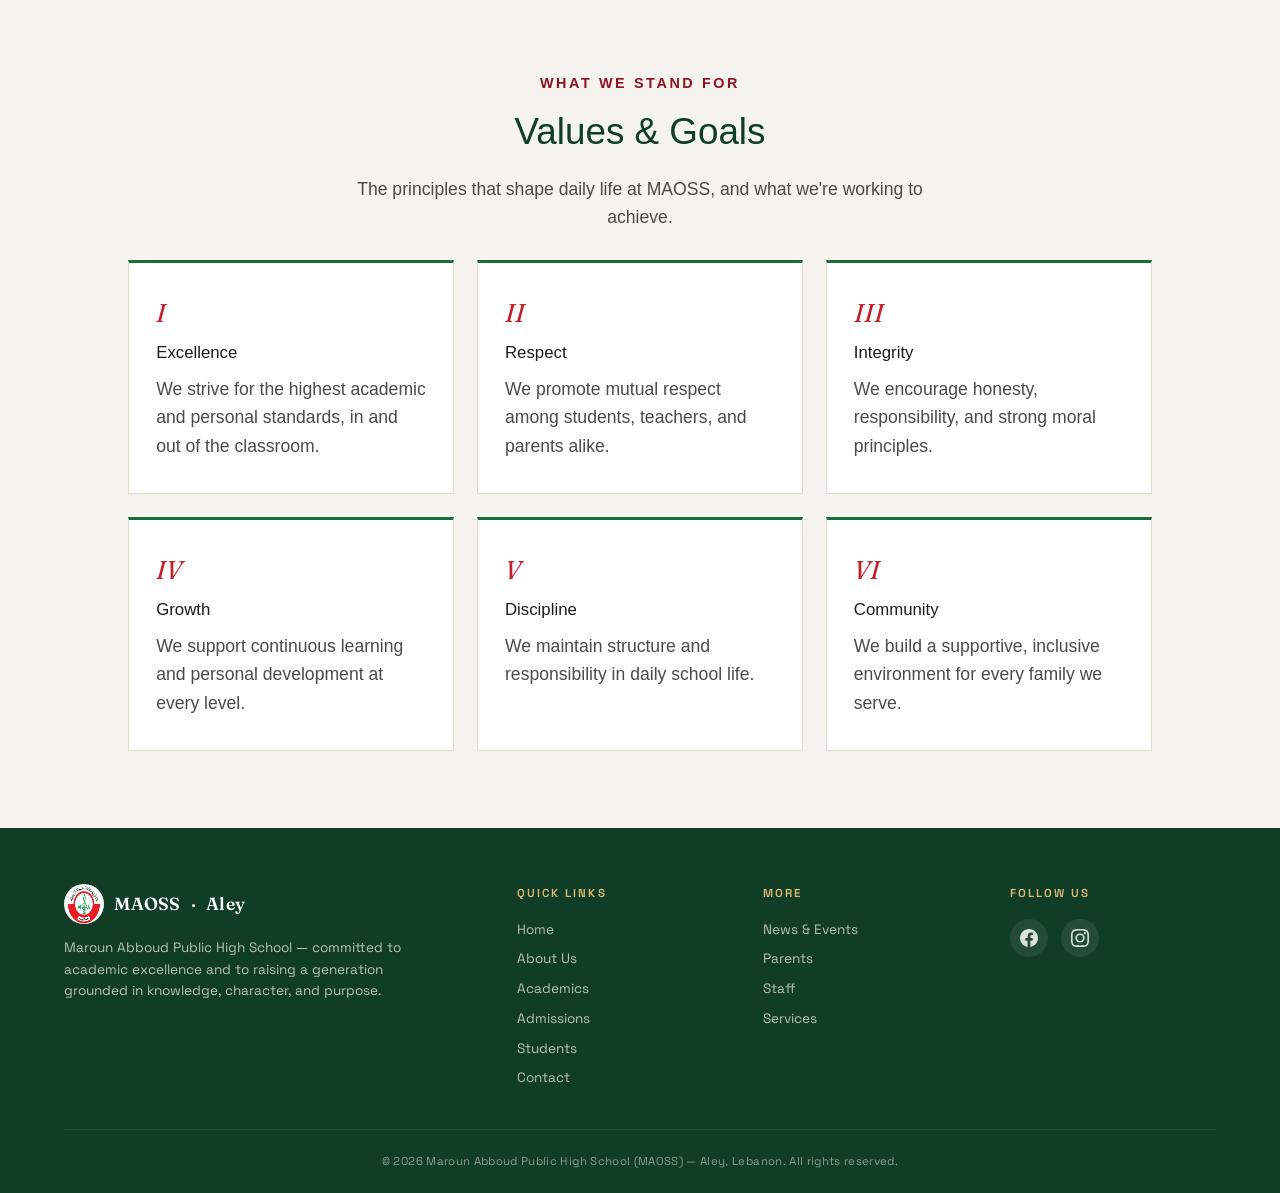
==== commit 54605655: "Update" ====
--- a/about.html
+++ b/about.html
@@ -150,7 +150,7 @@
     </div>
   </section>
 
-  <section class="block">
+  <section class="block section-values">
     <div class="block-head center">
       <p class="eyebrow">What we stand for</p>
       <h2>Values &amp; Goals</h2>
@@ -196,6 +196,17 @@
           <a href="services.html">Services</a>
         </nav>
       </div>
+      <div class="footer-social">
+        <h4>Follow Us</h4>
+        <div class="social-links">
+          <a href="https://www.facebook.com/share/18xgTDXxEK/" class="social-link" target="_blank" rel="noopener noreferrer" aria-label="Facebook">
+            <svg viewBox="0 0 24 24" xmlns="http://www.w3.org/2000/svg"><path d="M24 12.073c0-6.627-5.373-12-12-12s-12 5.373-12 12c0 5.99 4.388 10.954 10.125 11.854v-8.385H7.078v-3.47h3.047V9.43c0-3.007 1.792-4.669 4.533-4.669 1.312 0 2.686.235 2.686.235v2.953H15.83c-1.491 0-1.956.925-1.956 1.874v2.25h3.328l-.532 3.47h-2.796v8.385C19.612 23.027 24 18.062 24 12.073z"/></svg>
+          </a>
+          <a href="https://www.instagram.com/marounabboudss?igsh=MWlyanhwbDgzNGJ4Ng==" class="social-link" target="_blank" rel="noopener noreferrer" aria-label="Instagram">
+            <svg viewBox="0 0 24 24" xmlns="http://www.w3.org/2000/svg"><path d="M12 2.163c3.204 0 3.584.012 4.85.07 3.252.148 4.771 1.691 4.919 4.919.058 1.265.069 1.645.069 4.849 0 3.205-.012 3.584-.069 4.849-.149 3.225-1.664 4.771-4.919 4.919-1.266.058-1.644.07-4.85.07-3.204 0-3.584-.012-4.849-.07-3.26-.149-4.771-1.699-4.919-4.92-.058-1.265-.07-1.644-.07-4.849 0-3.204.013-3.583.07-4.849.149-3.227 1.664-4.771 4.919-4.919 1.266-.057 1.645-.069 4.849-.069zM12 0C8.741 0 8.333.014 7.053.072 2.695.272.273 2.69.073 7.052.014 8.333 0 8.741 0 12c0 3.259.014 3.668.072 4.948.2 4.358 2.618 6.78 6.98 6.98C8.333 23.986 8.741 24 12 24c3.259 0 3.668-.014 4.948-.072 4.354-.2 6.782-2.618 6.979-6.98.059-1.28.073-1.689.073-4.948 0-3.259-.014-3.667-.072-4.947-.196-4.354-2.617-6.78-6.979-6.98C15.668.014 15.259 0 12 0zm0 5.838a6.162 6.162 0 100 12.324 6.162 6.162 0 000-12.324zM12 16a4 4 0 110-8 4 4 0 010 8zm6.406-11.845a1.44 1.44 0 100 2.881 1.44 1.44 0 000-2.881z"/></svg>
+          </a>
+        </div>
+      </div>
     </div>
     <div class="footer-bottom">
       &copy; 2026 Maroun Abboud Public High School (MAOSS) — Aley, Lebanon. All rights reserved.
--- a/styles-1.css
+++ b/styles-1.css
@@ -236,33 +236,14 @@
    letter-spacing:0.09em;
    font-weight: 500;
 
-}
-
-
-/* ---------- Foundations ---------- */
-.foundations{
-  padding:clamp(4rem,8vw,6rem) clamp(1.5rem,5vw,4rem) clamp(3rem,6vw,5rem);
-  max-width:72rem;
-  margin:0 auto;
-}
-.foundations-head{
-  text-align:center;
-  max-width:34rem;
-  margin:0 auto 3rem;
-}
-.foundations-head .eyebrow{color:#8C1520;}
-.foundations-head h2{
-  font-family:'Fraunces', serif;
-  font-weight:500;
-  font-size:clamp(1.7rem, 3.2vw, 2.3rem);
-  margin-top:0.6rem;
-  color:#0F3D26;
-}
+}/* ---------- Last Section Grid Vales and Goal ---------- */
 
 .grid{
   display:grid;
   grid-template-columns:repeat(1, minmax(0,1fr));
   gap:1.4rem;
+  
+ 
 }
 @media(min-width:640px){
   .grid{grid-template-columns:repeat(2, minmax(0,1fr));}
@@ -270,6 +251,8 @@
 @media(min-width:980px){
   .grid{grid-template-columns:repeat(3, minmax(0,1fr));}
 }
+
+
 
 .card{
   background:#FFFFFF;
@@ -350,7 +333,7 @@
   gap:2.5rem;
 }
 @media(min-width:640px){
-  .footer-inner{grid-template-columns:2fr 1fr 1fr;}
+  .footer-inner{grid-template-columns:2fr 1fr 1fr 1fr;}
 }
 .footer-brand{
   display:flex;
@@ -414,6 +397,506 @@
 
 @media (prefers-reduced-motion: reduce){
   *{transition:none !important;}
+}
+
+/* ==========================================================
+   Contact page — Hero with color‑mix overlay (no image)
+   ========================================================== */
+
+.hero-contact{
+  background:linear-gradient(135deg, #0F3D26 0%, #1a6b3b 40%, #2a7a4a 100%);
+  min-height:clamp(340px, 50vh, 480px);
+}
+
+.hero-contact::before{
+  content:"";
+  position:absolute;
+  inset:0;
+  z-index:1;
+  background:
+    radial-gradient(ellipse 70% 60% at 20% 30%, rgba(120,80,200,0.30) 0%, transparent 60%),
+    radial-gradient(ellipse 80% 50% at 80% 40%, rgba(0,180,255,0.25) 0%, transparent 55%),
+    radial-gradient(ellipse 60% 50% at 40% 70%, rgba(255,200,50,0.20) 0%, transparent 50%),
+    radial-gradient(ellipse 50% 50% at 70% 80%, rgba(0,200,100,0.20) 0%, transparent 50%);
+  mix-blend-mode:overlay;
+  pointer-events:none;
+}
+
+.hero-contact .hero-inner{
+  position:relative;
+  z-index:2;
+  max-width:52rem;
+  margin:0 auto;
+  text-align:center;
+  padding:clamp(3rem, 8vw, 5rem) clamp(1.3rem, 5vw, 3rem);
+}
+
+/* Stars animation */
+.hero-contact .stars{
+  position:absolute;
+  inset:0;
+  overflow:hidden;
+  pointer-events:none;
+  z-index:0;
+}
+
+.hero-contact .stars span{
+  position:absolute;
+  font-size:0.6rem;
+  color:#FFD700;
+  opacity:0;
+  animation:floatUp 8s ease-in infinite;
+}
+
+.hero-contact .stars span:nth-child(1){bottom:-5%;left:5%;animation-delay:0s;}
+.hero-contact .stars span:nth-child(2){bottom:-10%;left:85%;animation-delay:1.2s;font-size:1.2rem;}
+.hero-contact .stars span:nth-child(3){bottom:-15%;left:10%;animation-delay:2.5s;font-size:0.7rem;}
+.hero-contact .stars span:nth-child(4){bottom:-8%;left:80%;animation-delay:3.8s;font-size:1.1rem;}
+.hero-contact .stars span:nth-child(5){bottom:-20%;left:92%;animation-delay:0.8s;}
+.hero-contact .stars span:nth-child(6){bottom:-12%;left:3%;animation-delay:5s;font-size:1.3rem;}
+.hero-contact .stars span:nth-child(7){bottom:-25%;left:50%;animation-delay:1.8s;font-size:0.6rem;}
+.hero-contact .stars span:nth-child(8){bottom:-18%;left:40%;animation-delay:4.2s;font-size:0.8rem;}
+.hero-contact .stars span:nth-child(9){bottom:-6%;left:45%;animation-delay:6s;font-size:1rem;}
+.hero-contact .stars span:nth-child(10){bottom:-30%;left:70%;animation-delay:2.2s;font-size:0.7rem;}
+.hero-contact .stars span:nth-child(11){bottom:-3%;left:30%;animation-delay:7s;font-size:1.4rem;}
+.hero-contact .stars span:nth-child(12){bottom:-22%;left:15%;animation-delay:3s;font-size:0.6rem;}
+.hero-contact .stars span:nth-child(13){bottom:-14%;left:55%;animation-delay:5.5s;font-size:1rem;}
+.hero-contact .stars span:nth-child(14){bottom:-28%;left:65%;animation-delay:4.5s;font-size:0.8rem;}
+.hero-contact .stars span:nth-child(15){bottom:-35%;left:20%;animation-delay:1.5s;font-size:1.1rem;}
+
+@keyframes floatUp{
+  0%{transform:translateY(0) rotate(0deg) scale(0.8);opacity:0;}
+  15%{opacity:1;transform:translateY(-30px) rotate(10deg) scale(1);}
+  50%{opacity:0.8;transform:translateY(-120px) rotate(20deg) scale(0.9);}
+  85%{opacity:0.3;transform:translateY(-220px) rotate(35deg) scale(0.7);}
+  100%{transform:translateY(-280px) rotate(45deg) scale(0.5);opacity:0;}
+}
+
+.hero-contact .eyebrow{
+  color:#DFBA73;
+  margin-bottom:0.6rem;
+  letter-spacing:0.25em;
+  display:inline-flex;
+  align-items:center;
+  gap:0.6rem;
+  position:relative;
+  z-index:3;
+}
+
+.hero-contact h1{
+  position:relative;
+  z-index:3;
+}
+
+.hero-contact .hero-lede{
+  position:relative;
+  z-index:3;
+}
+
+.hero-contact .intro-stars{
+  font-size:1rem;
+  color:#FFD700;
+  letter-spacing:0.5em;
+  margin-bottom:1rem;
+  filter:drop-shadow(0 0 8px rgba(255,215,0,0.4));
+  animation:pulseStars 2s ease-in-out infinite alternate;
+  position:relative;
+  z-index:3;
+}
+
+@keyframes pulseStars{
+  0%{opacity:0.6;transform:scale(0.98);}
+  100%{opacity:1;transform:scale(1.02);}
+}
+
+/* ---------- Form header ---------- */
+.form-header{
+  text-align:center;
+  margin-bottom:1.5rem;
+  padding-bottom:1.2rem;
+  border-bottom:1px solid #EDE8DA;
+}
+
+.form-header-stars{
+  font-size:0.9rem;
+  color:#FFD700;
+  letter-spacing:0.4em;
+  margin-bottom:0.5rem;
+  animation:pulseStars 3s ease-in-out infinite alternate;
+}
+
+.form-header h3{
+  font-family:'Montserrat', sans-serif;
+  font-weight:500;
+  font-size:1.2rem;
+  color:#0F3D26;
+  margin-bottom:0.3rem;
+}
+
+.form-header p{
+  font-family:'Montserrat', sans-serif;
+  font-size:0.9rem;
+  color:#6B6A63;
+}
+
+/* ---------- Contact split layout (form + info side by side) ---------- */
+.contact-split{
+  display:grid;
+  grid-template-columns:1fr;
+  gap:2.5rem;
+  align-items:start;
+}
+@media(min-width:900px){
+  .contact-split{grid-template-columns:1.3fr 1fr;}
+}
+
+/* ---------- Contact Form ---------- */
+.contact-form-wrapper{
+  background:#FFFFFF;
+  border:1px solid #E2DBC7;
+  border-top:3px solid #1C6B3B;
+  padding:2rem 2rem 2.5rem;
+  border-radius:0;
+  transition:box-shadow 0.3s ease;
+  position:relative;
+}
+.contact-form-wrapper:hover{
+  box-shadow:0 12px 32px -16px rgba(0,0,0,0.12);
+}
+
+.contact-form{
+  display:flex;
+  flex-direction:column;
+  gap:1.4rem;
+}
+
+.form-row{
+  display:grid;
+  grid-template-columns:1fr;
+  gap:1.4rem;
+}
+@media(min-width:640px){
+  .form-row{grid-template-columns:1fr 1fr;}
+}
+
+.form-group{
+  display:flex;
+  flex-direction:column;
+  gap:0.35rem;
+}
+
+.form-group label{
+  font-family:'Space Grotesk', sans-serif;
+  font-size:0.78rem;
+  letter-spacing:0.05em;
+  text-transform:uppercase;
+  font-weight:600;
+  color:#1C1B18;
+  display:flex;
+  align-items:center;
+  gap:0.35rem;
+}
+
+.label-icon{
+  font-size:0.9rem;
+  line-height:1;
+}
+
+.form-group .required{
+  color:#C41E2A;
+}
+
+.form-group input,
+.form-group select,
+.form-group textarea{
+  font-family:'Source Serif 4', serif;
+  font-size:0.95rem;
+  color:#1C1B18;
+  background:#F9F8F4;
+  border:1.5px solid #E2DBC7;
+  padding:0.75rem 1rem;
+  border-radius:4px;
+  transition:border-color 0.25s ease, box-shadow 0.25s ease, background 0.25s ease;
+  width:100%;
+}
+
+.form-group input:focus,
+.form-group select:focus,
+.form-group textarea:focus{
+  outline:none;
+  border-color:#1C6B3B;
+  background:#FFFFFF;
+  box-shadow:0 0 0 3px rgba(28,107,59,0.1);
+}
+
+.form-group input::placeholder,
+.form-group textarea::placeholder{
+  color:#9A9A8E;
+  opacity:1;
+}
+
+.form-group select{
+  appearance:none;
+  background-image:url("data:image/svg+xml,%3Csvg xmlns='http://www.w3.org/2000/svg' width='12' height='8' fill='%234B4A44'%3E%3Cpath d='M1 1l5 5 5-5'/%3E%3C/svg%3E");
+  background-repeat:no-repeat;
+  background-position:right 1rem center;
+  padding-right:2.5rem;
+  cursor:pointer;
+}
+
+.form-group textarea{
+  resize:vertical;
+  min-height:120px;
+  line-height:1.6;
+}
+
+/* Error state */
+.form-group.has-error input,
+.form-group.has-error select,
+.form-group.has-error textarea{
+  border-color:#C41E2A;
+  box-shadow:0 0 0 3px rgba(196,30,42,0.08);
+}
+
+.form-error{
+  font-family:'Space Grotesk', sans-serif;
+  font-size:0.72rem;
+  color:#C41E2A;
+  letter-spacing:0.02em;
+  display:none;
+  margin-top:0.1rem;
+}
+
+.form-group.has-error .form-error{
+  display:block;
+}
+
+/* Submit button */
+.form-submit{
+  display:inline-flex;
+  align-items:center;
+  justify-content:center;
+  gap:0.6rem;
+  align-self:flex-start;
+  background:#1C6B3B;
+  color:#FFFFFF;
+  font-family:'Space Grotesk', sans-serif;
+  font-size:0.85rem;
+  font-weight:600;
+  letter-spacing:0.06em;
+  text-transform:uppercase;
+  padding:0.85rem 2.2rem;
+  border:none;
+  border-radius:4px;
+  cursor:pointer;
+  transition:background 0.3s ease, transform 0.2s ease, box-shadow 0.3s ease;
+  position:relative;
+  overflow:hidden;
+}
+
+.form-submit::before{
+  content:"";
+  position:absolute;
+  inset:0;
+  background:linear-gradient(135deg, rgba(255,255,255,0.1), transparent);
+  opacity:0;
+  transition:opacity 0.3s ease;
+}
+
+.form-submit:hover{
+  background:#0F3D26;
+  transform:translateY(-2px);
+  box-shadow:0 8px 20px -8px rgba(15,61,38,0.4);
+}
+
+.form-submit:hover::before{
+  opacity:1;
+}
+
+.form-submit:active{
+  transform:translateY(0);
+}
+
+.submit-icon{
+  font-size:1.2rem;
+  transition:transform 0.3s ease;
+}
+
+.form-submit:hover .submit-icon{
+  transform:translateX(4px);
+}
+
+.submit-stars{
+  font-size:0.8rem;
+  color:#FFD700;
+  opacity:0.8;
+  transition:opacity 0.3s ease, transform 0.3s ease;
+}
+
+.form-submit:hover .submit-stars{
+  opacity:1;
+  transform:rotate(90deg);
+}
+
+/* Success message */
+.form-success{
+  display:none;
+  align-items:center;
+  gap:0.7rem;
+  background:#E8F5E9;
+  border:1px solid #A5D6A7;
+  border-left:4px solid #1C6B3B;
+  padding:1rem 1.2rem;
+  font-family:'Source Serif 4', serif;
+  font-size:0.95rem;
+  color:#1C6B3B;
+  line-height:1.5;
+  border-radius:4px;
+  margin-top:0.5rem;
+}
+
+.form-success.is-visible{
+  display:flex;
+}
+
+.success-icon{
+  display:flex;
+  align-items:center;
+  justify-content:center;
+  width:32px;
+  height:32px;
+  border-radius:50%;
+  background:#1C6B3B;
+  color:#FFD700;
+  font-size:1rem;
+  font-weight:700;
+  flex-shrink:0;
+}
+
+/* ---------- Contact Info Cards ---------- */
+.contact-info-wrapper{
+  display:flex;
+  flex-direction:column;
+  gap:1rem;
+}
+
+.contact-info-card{
+  display:flex;
+  align-items:flex-start;
+  gap:1rem;
+  background:#FFFFFF;
+  border:1px solid #E2DBC7;
+  border-left:4px solid #B8860B;
+  padding:1.2rem 1.4rem;
+  transition:transform 0.25s ease, box-shadow 0.25s ease, border-left-color 0.25s ease;
+}
+
+.contact-info-card:hover{
+  transform:translateX(4px);
+  box-shadow:0 8px 20px -14px rgba(0,0,0,0.12);
+  border-left-color:#1C6B3B;
+}
+
+.contact-info-icon{
+  font-size:1.5rem;
+  flex-shrink:0;
+  line-height:1;
+  margin-top:0.1rem;
+  width:44px;
+  height:44px;
+  display:flex;
+  align-items:center;
+  justify-content:center;
+  background:#F5F3ED;
+  border-radius:8px;
+}
+
+.contact-info-card:hover .contact-info-icon{
+  background:#E8F5E9;
+}
+
+.contact-info-content h4{
+  font-family:'Montserrat', sans-serif;
+  font-weight:500;
+  font-size:0.88rem;
+  text-transform:uppercase;
+  letter-spacing:0.06em;
+  color:#1C6B3B;
+  margin-bottom:0.2rem;
+}
+
+.contact-info-content p{
+  font-family:'Montserrat', sans-serif;
+  font-size:1rem;
+  color:#4B4A44;
+  line-height:1.5;
+  margin:0;
+}
+
+.contact-info-content a{
+  color:#0F3D26;
+  text-decoration:none;
+  transition:color 0.2s ease;
+}
+
+.contact-info-content a:hover{
+  color:#C41E2A;
+  text-decoration:underline;
+}
+
+/* Starred contact info card (standout) */
+.contact-info-card-starred{
+  background:linear-gradient(135deg, #FFFDF5, #FFF8E1);
+  border-left-color:#FFD700;
+}
+
+.contact-info-card-starred .contact-info-icon{
+  background:#FFF8E1;
+  color:#B8860B;
+}
+
+.contact-info-card-starred:hover .contact-info-icon{
+  /*background:#FFD700;*/
+  color:#0F3D26;
+}
+
+/* ---------- Map ---------- */
+.map-stars{
+  text-align:center;
+  font-size:1rem;
+  color:#FFD700;
+  letter-spacing:0.5em;
+  padding:0.5rem 0 0.3rem;
+  opacity:0.6;
+}
+
+/* Note star */
+.note-star{
+  float:left;
+  font-size:1.2rem;
+  color:#FFD700;
+  margin-right:0.5rem;
+  line-height:1.4;
+}
+.map-wrapper{
+  background:#FFFFFF;
+  border:1px solid #E2DBC7;
+  padding:0.5rem;
+  border-radius:4px;
+  box-shadow:0 4px 16px rgba(0,0,0,0.06);
+  overflow:hidden;
+}
+
+.map-wrapper iframe{
+  display:block;
+  width:100%;
+  height:420px;
+  border-radius:2px;
+}
+
+/* Larger map on desktop */
+@media(min-width:900px){
+  .map-wrapper iframe{height:480px;}
 }
 
 /* ==========================================================
@@ -528,9 +1011,15 @@
   max-width:72rem;
   margin:0 auto;
 }
+.section-values {  /*NEWWWWWWWWWWWWWWWWWWWWWWWWWWWWWWWWWWWWWWWWWWWWWWWWWWW*/
+  padding-bottom: clamp(3rem, 6vw, 5rem) !important;}
+
+
+
+  
 .block-head{max-width:38rem;margin-bottom:1.8rem;}
 .block-head.center{margin-inline:auto;text-align:center;}
-.block-head .eyebrow{color:#8C1520;}
+.block-head .eyebrow{color:#8C1520;font-size:0.9rem}
 .block-head h2{
  font-family:'Montserrat', sans-serif; ;font-weight:500;
  font-size:clamp(1.7rem, 3.2vw, 2.3rem);;
@@ -867,3 +1356,44 @@
   color:#4B4A44;
   margin:0;
 }
+
+/* ---------- Footer Social Links ---------- */
+.footer-social{
+  display:flex;
+  flex-direction:column;
+  gap:0.8rem;
+}
+.footer-social h4{
+  font-family:'Space Grotesk', sans-serif;
+  font-size:0.72rem;
+  letter-spacing:0.18em;
+  text-transform:uppercase;
+  font-weight:600;
+  color:#DFBA73;
+  margin-bottom:0.2rem;
+}
+.footer-social .social-links{
+  display:flex;
+  gap:0.85rem;
+}
+.footer-social .social-link{
+  display:flex;
+  align-items:center;
+  justify-content:center;
+  width:38px;
+  height:38px;
+  border-radius:50%;
+  background:rgba(255,255,255,0.08);
+  color:#DCE3D9;
+  transition:background 0.25s ease, color 0.25s ease, transform 0.25s ease;
+}
+.footer-social .social-link:hover{
+  background:#DFBA73;
+  color:#0F3D26;
+  transform:translateY(-3px);
+}
+.footer-social .social-link svg{
+  width:18px;
+  height:18px;
+  fill:currentColor;
+}
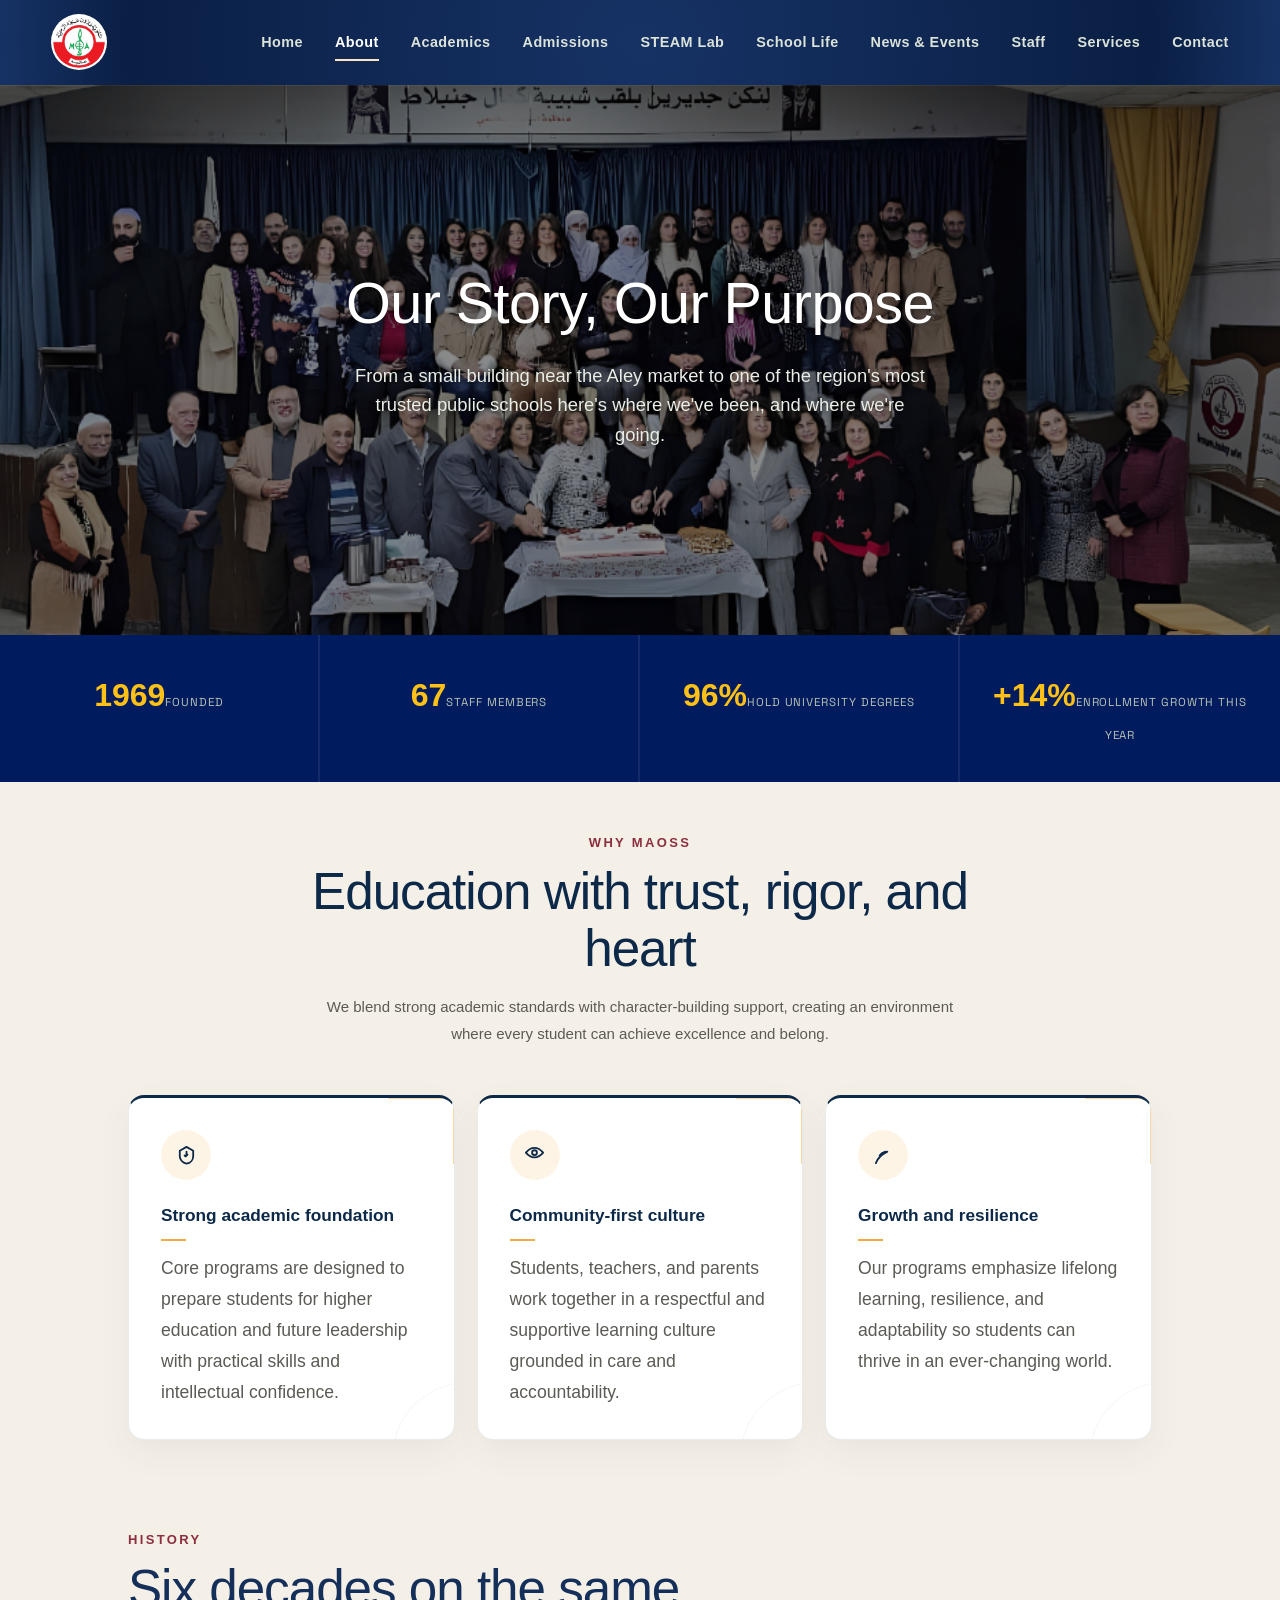
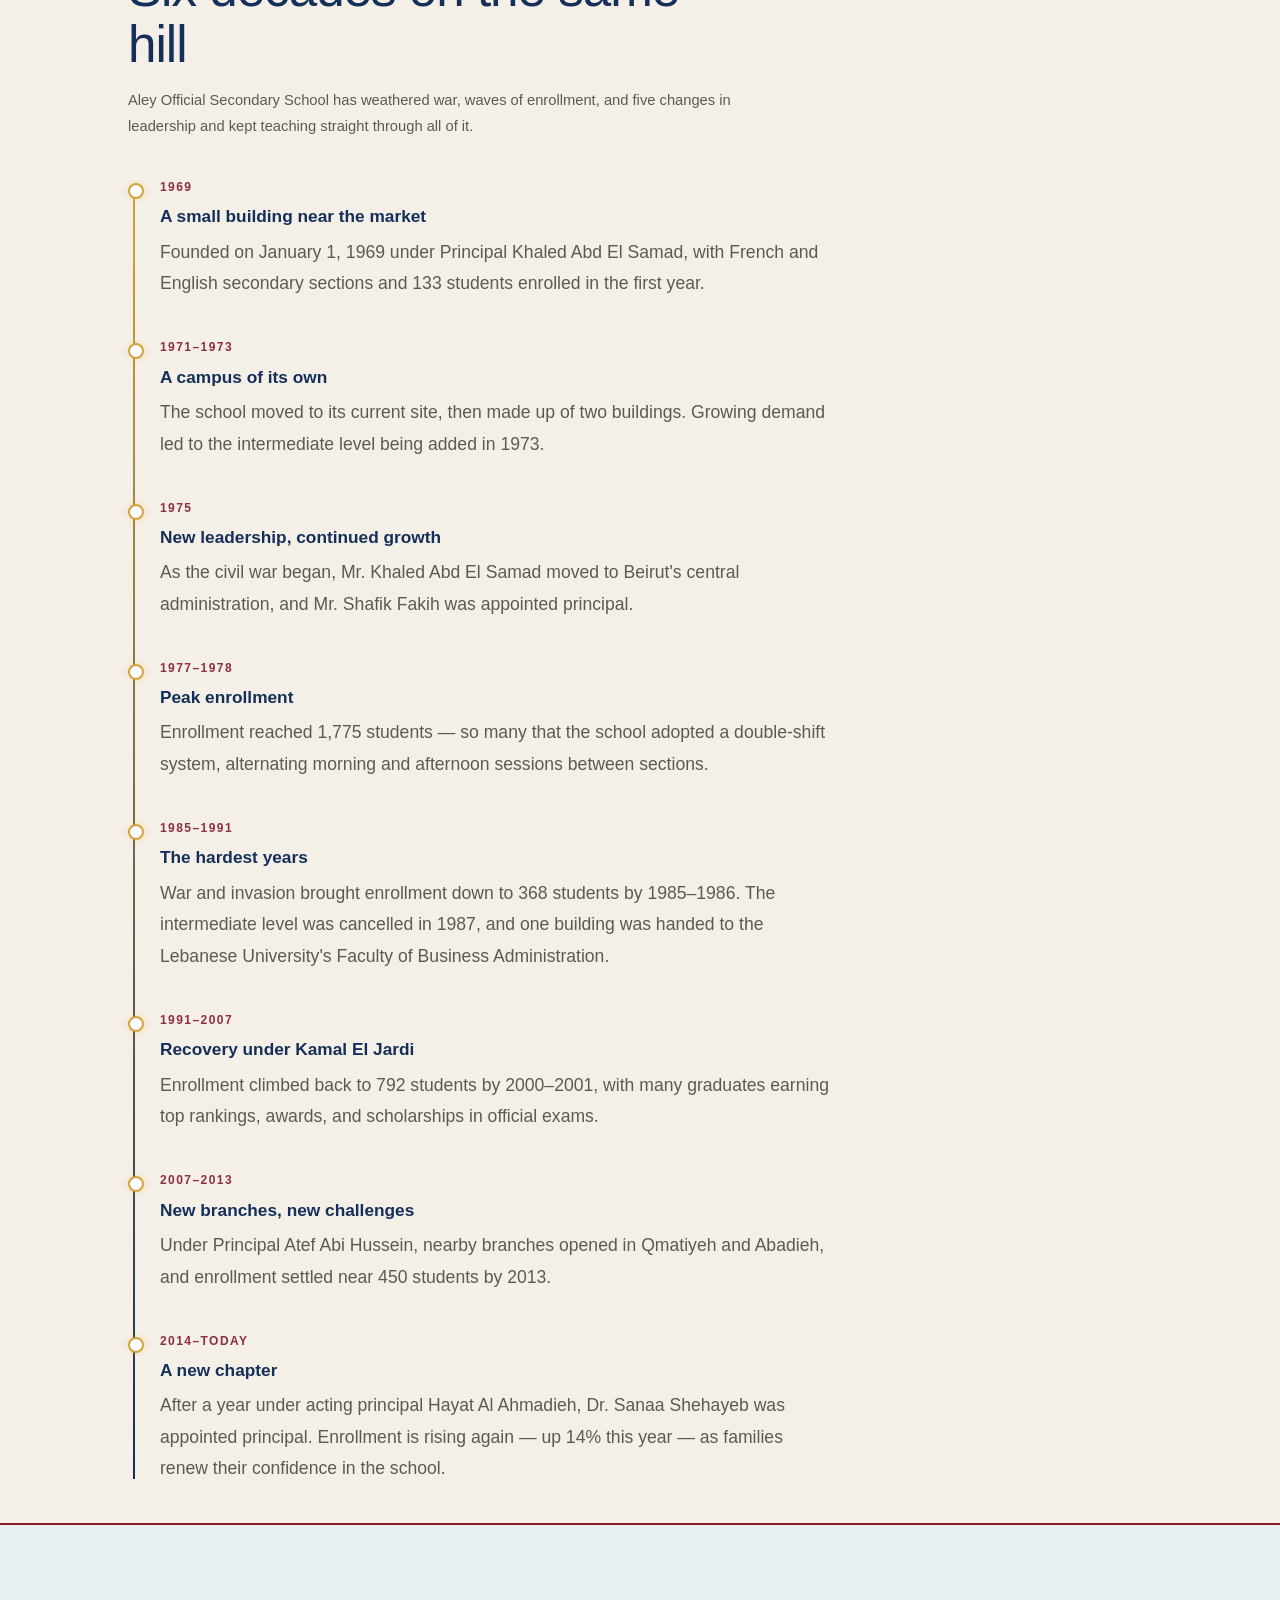
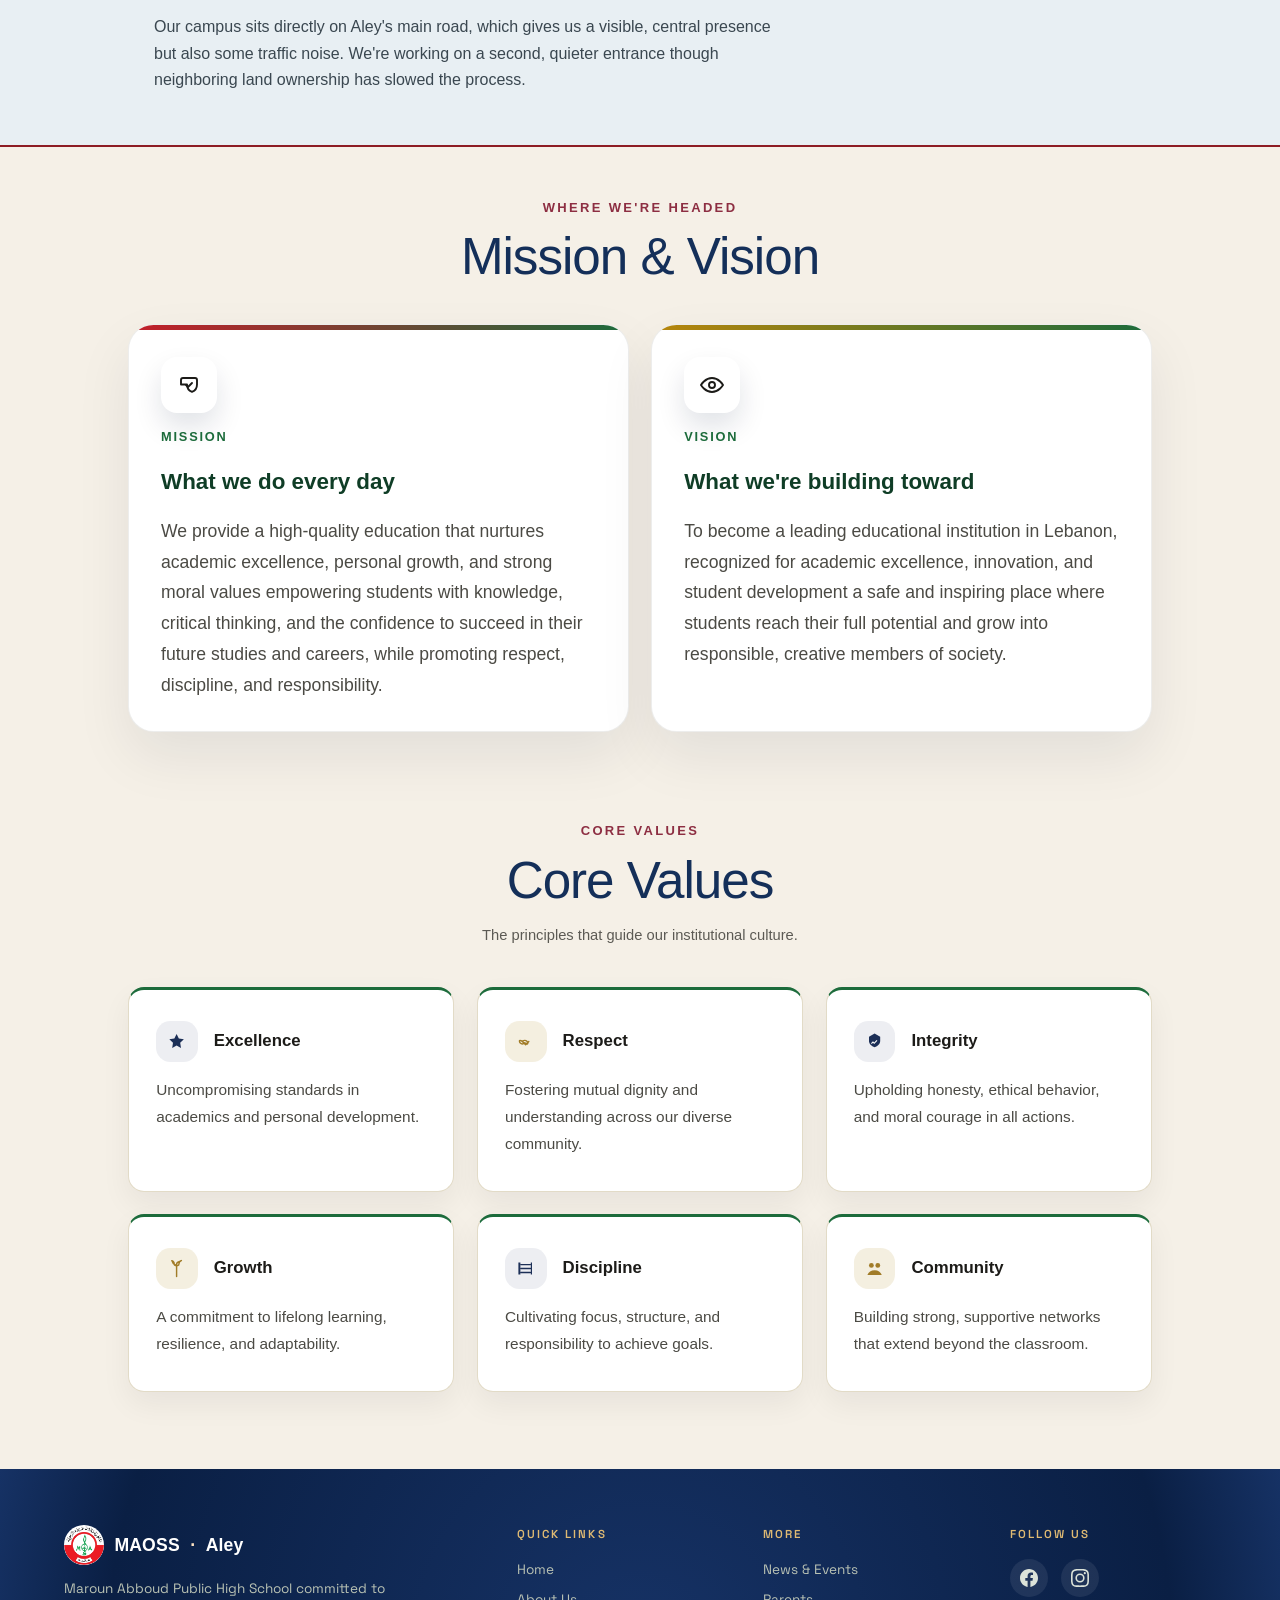
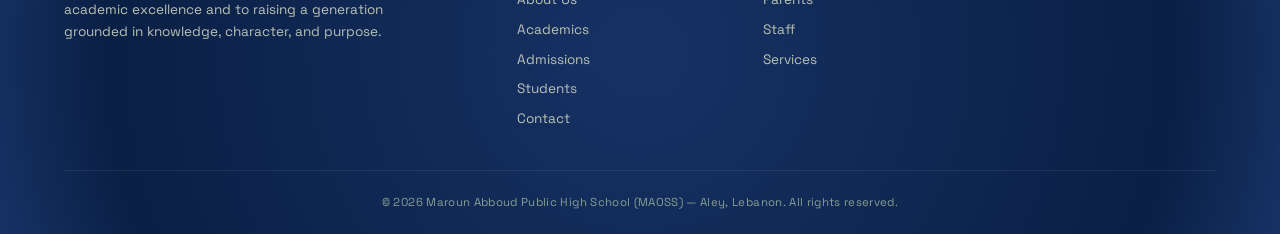
==== commit c1c59987: "Update-MAOSS" ====
--- a/about.html
+++ b/about.html
@@ -4,6 +4,7 @@
 <meta charset="UTF-8">
 <meta name="viewport" content="width=device-width, initial-scale=1.0">
 <title>About — Maroun Abboud Public High School, Aley</title>
+ <link rel="icon" type="image/png" href="./assets/MAOSS-logo-circle.png">
 <link rel="preconnect" href="https://fonts.googleapis.com">
 <link rel="preconnect" href="https://fonts.gstatic.com" crossorigin>
 <link href="https://fonts.googleapis.com/css2?family=Fraunces:opsz,wght@9..144,400;9..144,500;9..144,600&family=Source+Serif+4:opsz,wght@8..60,400;8..60,500&family=Space+Grotesk:wght@400;500;600&display=swap" rel="stylesheet">
@@ -13,22 +14,22 @@
 
   <header class="site-header">
     <div class="nav-inner">
-      <a class="brand" href="index.html">
-       <img src="./assets/MAOSS-logo.png" alt="MAOSS Aley crest">
-        MAOSS <em>·</em> Aley
+<a class="brand" href="index.html">
+       <img src="./assets/MAOSS-logo-circle.png" alt="MAOSS Aley crest">
       </a>
 
-      <nav class="nav-links">
-        <a href="index.html">Home</a>
-        <a href="about.html" class="active">About</a>
+          <nav class="nav-links">
+        <a href="index.html" >Home</a>
+        <a href="about.html"class="active">About</a>
         <a href="academic.html">Academics</a>
         <a href="admission.html">Admissions</a>
-        <a href="students.html">Students</a>
-        <a href="parent.html">Parents</a>
+        <a href="steam.html">STEAM Lab</a>
+          <a href="students.html">School Life</a>
         <a href="news.html">News &amp; Events</a>
         <a href="staff.html">Staff</a>
         <a href="services.html">Services</a>
         <a href="contact.html">Contact</a>
+
       </nav>
 
       <button class="nav-toggle" id="navToggle" aria-expanded="false" aria-controls="navPanel" aria-label="Open menu">
@@ -36,16 +37,17 @@
       </button>
     </div>
   </header>
-
+<main>
   <div class="nav-backdrop" id="navBackdrop"></div>
   <div class="nav-panel" id="navPanel" aria-hidden="true">
     <nav>
-      <a href="index.html">Home</a>
+      <a href="index.html" >Home</a>
       <a href="about.html" class="active">About</a>
       <a href="academic.html">Academics</a>
-      <a href="admission.html">Admissions</a>
-      <a href="students.html">Students</a>
-      <a href="parent.html">Parents</a>
+<a href="admission.html">Admissions</a>
+      <a href="steam.html">STEAM Lab</a>
+
+       <a href="students.html">School Life</a>
       <a href="news.html">News &amp; Events</a>
       <a href="staff.html">Staff</a>
       <a href="services.html">Services</a>
@@ -55,15 +57,13 @@
 
       <section class="hero">
     <div class="hero-media">
-      <!-- Swap this src for your own photo. object-fit:cover means any
-           image, any aspect ratio, will fill the hero and scale correctly
-           on every screen size without distortion. -->
+    
       <img src="./assets/About_Hero.webp" alt="Maroun Abboud Public High School campus, Aley">
     </div>
     <div class="hero-inner">
       <div class="container">
         <h1>Our Story, Our Purpose</h1>
-        <p class="hero-lede">From a small building near the Aley market to one of the region's most trusted public schools — here's where we've been, and where we're going.</p>
+        <p class="hero-lede">From a small building near the Aley market to one of the region's most trusted public schools here's where we've been, and where we're going.</p>
       </div>
     </div>
   </section>
@@ -75,11 +75,42 @@
     <div><span class="val">+14%</span><span class="lbl">Enrollment growth this year</span></div>
   </div>
 
+  <section class="block feature-cards">
+    <div class="block-head center">
+      <p class="eyebrow">Why MAOSS</p>
+      <h2>Education with trust, rigor, and heart</h2>
+      <p>We blend strong academic standards with character-building support, creating an environment where every student can achieve excellence and belong.</p>
+    </div>
+    <div class="feature-grid">
+      <article class="feature-card">
+        <span class="icon-badge" aria-hidden="true">
+          <svg viewBox="0 0 24 24" width="24" height="24" fill="none" stroke="currentColor" stroke-width="1.9" stroke-linecap="round" stroke-linejoin="round"><path d="M12 3l7 4v5.5c0 4.25-3 7.5-7 8-4-1-7-4.25-7-8V7l7-4z"/><path d="M12 8v4"/><path d="M10 12l1 1 2-2"/></svg>
+        </span>
+        <h3>Strong academic foundation</h3>
+        <p>Core programs are designed to prepare students for higher education and future leadership with practical skills and intellectual confidence.</p>
+      </article>
+      <article class="feature-card">
+        <span class="icon-badge" aria-hidden="true">
+          <svg viewBox="0 0 24 24" width="24" height="24" fill="none" stroke="currentColor" stroke-width="1.9" stroke-linecap="round" stroke-linejoin="round"><path d="M12 4c4.97 0 9 5 9 5s-4.03 5-9 5-9-5-9-5 4.03-5 9-5z"/><circle cx="12" cy="9" r="2.5"/></svg>
+        </span>
+        <h3>Community-first culture</h3>
+        <p>Students, teachers, and parents work together in a respectful and supportive learning culture grounded in care and accountability.</p>
+      </article>
+      <article class="feature-card">
+        <span class="icon-badge" aria-hidden="true">
+          <svg viewBox="0 0 24 24" width="24" height="24" fill="none" stroke="currentColor" stroke-width="1.9" stroke-linecap="round" stroke-linejoin="round"><path d="M4 20c2-6 8-10 12-12"/><path d="M8 12c1.5-2.5 4.5-3.5 6-4"/></svg>
+        </span>
+        <h3>Growth and resilience</h3>
+        <p>Our programs emphasize lifelong learning, resilience, and adaptability so students can thrive in an ever-changing world.</p>
+      </article>
+    </div>
+  </section>
+
   <section class="block">
     <div class="block-head">
       <p class="eyebrow">History</p>
       <h2>Six decades on the same hill</h2>
-      <p>Aley Official Secondary School has weathered war, waves of enrollment, and five changes in leadership — and kept teaching straight through all of it.</p>
+      <p>Aley Official Secondary School has weathered war, waves of enrollment, and five changes in leadership and kept teaching straight through all of it.</p>
     </div>
 
     <div class="timeline">
@@ -125,10 +156,20 @@
       </div>
     </div>
 
-    <div class="note">
+    <!--<div class="note">
       <strong>A note on our location:</strong> our campus sits directly on Aley's main road, which gives us a visible, central presence but also some traffic noise. We're working on a second, quieter entrance — though neighboring land ownership has slowed the process.
-    </div>
-  </section>
+    </div>-->
+ 
+  </section>
+
+  <section class="location-note">
+  <div class="location-note-inner">
+    <span class="note-label">A Note On Our Location</span>
+    <p>
+      Our campus sits directly on Aley's main road, which gives us a visible, central presence but also some traffic noise. We're working on a second, quieter entrance  though neighboring land ownership has slowed the process.
+    </p>
+  </div>
+</section>
 
   <section class="block">
     <div class="block-head center">
@@ -137,44 +178,119 @@
     </div>
 
     <div class="split">
-      <div class="panel">
-        <p class="eyebrow">Mission</p>
+      <article class="panel">
+        <div class="panel-top">
+          <span class="icon-badge" aria-hidden="true">
+            <svg viewBox="0 0 24 24" width="24" height="24" fill="none" stroke="currentColor" stroke-width="1.9" stroke-linecap="round" stroke-linejoin="round"><path d="M4 11.5V7c0-1.1.9-2 2-2h12c1.1 0 2 .9 2 2v4.5c0 3.2-1.9 6.2-5 7.4-3.1-1.2-5-4.2-5-7.4z"/><path d="M9 12l2 2 4-4"/></svg>
+          </span>
+          <p class="eyebrow">Mission</p>
+        </div>
         <h3>What we do every day</h3>
-        <p>We provide a high-quality education that nurtures academic excellence, personal growth, and strong moral values — empowering students with knowledge, critical thinking, and the confidence to succeed in their future studies and careers, while promoting respect, discipline, and responsibility.</p>
-      </div>
-      <div class="panel alt">
-        <p class="eyebrow">Vision</p>
+        <p>We provide a high-quality education that nurtures academic excellence, personal growth, and strong moral values empowering students with knowledge, critical thinking, and the confidence to succeed in their future studies and careers, while promoting respect, discipline, and responsibility.</p>
+      </article>
+      <article class="panel alt">
+        <div class="panel-top">
+          <span class="icon-badge" aria-hidden="true">
+            <svg viewBox="0 0 24 24" width="24" height="24" fill="none" stroke="currentColor" stroke-width="1.9" stroke-linecap="round" stroke-linejoin="round"><path d="M1 12s4-7 11-7 11 7 11 7-4 7-11 7-11-7-11-7z"/><circle cx="12" cy="12" r="3"/></svg>
+          </span>
+          <p class="eyebrow">Vision</p>
+        </div>
         <h3>What we're building toward</h3>
-        <p>To become a leading educational institution in Lebanon, recognized for academic excellence, innovation, and student development — a safe and inspiring place where students reach their full potential and grow into responsible, creative members of society.</p>
-      </div>
+        <p>To become a leading educational institution in Lebanon, recognized for academic excellence, innovation, and student development a safe and inspiring place where students reach their full potential and grow into responsible, creative members of society.</p>
+      </article>
     </div>
   </section>
 
   <section class="block section-values">
     <div class="block-head center">
-      <p class="eyebrow">What we stand for</p>
-      <h2>Values &amp; Goals</h2>
-      <p>The principles that shape daily life at MAOSS, and what we're working to achieve.</p>
+      <p class="eyebrow">Core Values</p>
+      <h2>Core Values</h2>
+      <p>The principles that guide our institutional culture.</p>
     </div>
 
     <div class="grid">
-      <div class="card"><span class="num">I</span><h4>Excellence</h4><p>We strive for the highest academic and personal standards, in and out of the classroom.</p></div>
-      <div class="card"><span class="num">II</span><h4>Respect</h4><p>We promote mutual respect among students, teachers, and parents alike.</p></div>
-      <div class="card"><span class="num">III</span><h4>Integrity</h4><p>We encourage honesty, responsibility, and strong moral principles.</p></div>
-      <div class="card"><span class="num">IV</span><h4>Growth</h4><p>We support continuous learning and personal development at every level.</p></div>
-      <div class="card"><span class="num">V</span><h4>Discipline</h4><p>We maintain structure and responsibility in daily school life.</p></div>
-      <div class="card"><span class="num">VI</span><h4>Community</h4><p>We build a supportive, inclusive environment for every family we serve.</p></div>
-    </div>
-  </section>
-
+      <article class="card value-card navy">
+        <div class="card-heading">
+          <span class="card-icon" aria-hidden="true">
+            <svg viewBox="0 0 24 24" aria-hidden="true">
+              <path fill="currentColor" d="M12 2.5l2.8 5.7 6.3.9-4.6 4.5 1 6.3-5.5-2.9-5.5 2.9 1-6.3-4.6-4.5 6.3-.9L12 2.5z"/>
+            </svg>
+          </span>
+          <h4>Excellence</h4>
+        </div>
+        <p>Uncompromising standards in academics and personal development.</p>
+      </article>
+      <article class="card value-card gold">
+        <div class="card-heading">
+          <span class="card-icon" aria-hidden="true">
+            <svg viewBox="0 0 24 24" aria-hidden="true">
+              <path fill="none" stroke="currentColor" stroke-width="1.8" stroke-linecap="round" stroke-linejoin="round" d="M8 12s-1.5-1.5-3-1.5 0 3 0 3 1.5 1.5 3 1.5 3-1.5 3-1.5 1.5 1.5 3 1.5 0-3 0-3-1.5-1.5-3-1.5-3 1.5-3 1.5z"/>
+              <path fill="none" stroke="currentColor" stroke-width="1.8" stroke-linecap="round" stroke-linejoin="round" d="M8 12l4 4 4-4"/>
+            </svg>
+          </span>
+          <h4>Respect</h4>
+        </div>
+        <p>Fostering mutual dignity and understanding across our diverse community.</p>
+      </article>
+      <article class="card value-card navy">
+        <div class="card-heading">
+          <span class="card-icon" aria-hidden="true">
+            <svg viewBox="0 0 24 24" aria-hidden="true">
+              <path fill="currentColor" d="M12 2l7 4v5c0 4-3 7-7 8-4-1-7-4-7-8V6l7-4z"/>
+              <path fill="#fff" d="M10 11.5l1.5 1.5 3-3 1 1-4 4-1.5-1.5-1.5 1.5-1-1 1.5-1.5z"/>
+            </svg>
+          </span>
+          <h4>Integrity</h4>
+        </div>
+        <p>Upholding honesty, ethical behavior, and moral courage in all actions.</p>
+      </article>
+      <article class="card value-card gold">
+        <div class="card-heading">
+          <span class="card-icon" aria-hidden="true">
+            <svg viewBox="0 0 24 24" aria-hidden="true">
+              <path fill="none" stroke="currentColor" stroke-width="1.8" stroke-linecap="round" stroke-linejoin="round" d="M12 22V9.5c0-1.5-1.5-2.5-3-3S6 2 6 2s3 1 3 4c0 3 3 2 3 2s3 1 3-2c0-3 3-4 3-4s-1 1-3 1.5-3 1.5-3 3V22"/>
+            </svg>
+          </span>
+          <h4>Growth</h4>
+        </div>
+        <p>A commitment to lifelong learning, resilience, and adaptability.</p>
+      </article>
+      <article class="card value-card navy">
+        <div class="card-heading">
+          <span class="card-icon" aria-hidden="true">
+            <svg viewBox="0 0 24 24" aria-hidden="true">
+              <path fill="none" stroke="currentColor" stroke-width="1.8" stroke-linecap="round" stroke-linejoin="round" d="M6 7h12M6 12h12M6 17h12"/>
+              <path fill="currentColor" d="M3 4.5h2.5v15H3v-15zm15 0H20v15h-1.5v-15z"/>
+            </svg>
+          </span>
+          <h4>Discipline</h4>
+        </div>
+        <p>Cultivating focus, structure, and responsibility to achieve goals.</p>
+      </article>
+      <article class="card value-card gold">
+        <div class="card-heading">
+          <span class="card-icon" aria-hidden="true">
+            <svg viewBox="0 0 24 24" aria-hidden="true">
+              <circle cx="8" cy="8" r="3" fill="currentColor"/>
+              <circle cx="16" cy="8" r="3" fill="currentColor"/>
+              <path fill="currentColor" d="M3 20c1.5-4 4.5-6 9-6s7.5 2 9 6H3z"/>
+            </svg>
+          </span>
+          <h4>Community</h4>
+        </div>
+        <p>Building strong, supportive networks that extend beyond the classroom.</p>
+      </article>
+    </div>
+  </section>
+</main>
   <footer class="site-footer">
     <div class="footer-inner">
-      <div class="footer-brand">
-        <a class="brand" href="index.html">
-          <img src="./assets/MAOSS-logo.png" alt="MAOSS Aley crest">
+<div class="footer-brand">
+<a class="brand" href="index.html">
+          <img src="./assets/MAOSS-logo-circle.png" alt="MAOSS Aley crest">
           MAOSS <em>·</em> Aley
         </a>
-        <p>Maroun Abboud Public High School — committed to academic excellence and to raising a generation grounded in knowledge, character, and purpose.</p>
+        <p>Maroun Abboud Public High School committed to academic excellence and to raising a generation grounded in knowledge, character, and purpose.</p>
       </div>
       <div class="footer-col">
         <h4>Quick Links</h4>
--- a/styles-1.css
+++ b/styles-1.css
@@ -1,18 +1,23 @@
 *{margin:0;padding:0;box-sizing:border-box;}
 
+@import url('https://fonts.googleapis.com/css2?family=Montserrat:wght@400;500;700;800&display=swap');
+
 html{scroll-behavior:smooth;}
 
 body{
-  background:#F5F3ED;
+  /*background:#dfe5f1;*/
+  /*background:#f3f6fa;*/
+  background:#f5f0e7;
   color:#1C1B18;
-  font-family:'Source Serif 4', serif;
+  /*font-family:'Source Serif 4', serif;*/
+  font-family: 'Montserrat', sans-serif;
   line-height:1.6;
 }
 
 a{color:inherit;text-decoration:none;}
 
 :focus-visible{
-  outline:2px solid #FFE4C4;
+  outline:2px solid #C41E2A;
   outline-offset:3px;
 }
 
@@ -22,6 +27,9 @@
   letter-spacing:0.18em;
   text-transform:uppercase;
   font-weight:600;
+
+
+
 }
 
 /* ---------- Site header / nav ---------- */
@@ -29,7 +37,8 @@
   position:sticky;
   top:0;
   z-index:60;
-  background:#0F3D26;
+  /*background:#133d5d;*/
+background: radial-gradient(circle at center, #163265 0%, #0A1F44 80%, #163265 100%);
   box-shadow:0 1px 0 rgba(255,255,255,0.06);
 }
 .nav-inner{
@@ -57,9 +66,23 @@
   background:#fff;
   flex-shrink:0;
 }
+/* Header logo only — larger white circle, no text */
+.site-header .brand img{
+  height:56px;
+  width:56px;
+  background:#fff;
+  border:2px solid rgba(255,255,255,0.25);
+}
 .brand em{
   font-style:normal;
-   color:bisque;
+  color:bisque;
+}
+
+/* Footer brand logo stays small (and keeps its text) */
+.footer-brand .brand img{
+  height:40px;
+  width:40px;
+  border:none;
 }
 
 /* Desktop links */
@@ -67,9 +90,11 @@
   display:none;
   align-items:center;
   gap:clamp(1.1rem, 2.6vw, 2rem);
-  font-family:'Space Grotesk', sans-serif;
-  font-size:0.82rem;
+  /*font-family:'Space Grotesk', sans-serif;*/
+  font-family: 'Montserrat', sans-serif;
+  font-size:0.9rem;
   letter-spacing:0.03em;
+  font-weight:600;
 }
 .nav-links a{
   position:relative;
@@ -114,6 +139,8 @@
 .nav-toggle.is-open span:nth-child(1){transform:translateY(7px) rotate(45deg);}
 .nav-toggle.is-open span:nth-child(2){opacity:0;}
 .nav-toggle.is-open span:nth-child(3){transform:translateY(-7px) rotate(-45deg);}
+
+
 @media(min-width:900px){
   .nav-toggle{display:none;}
 }
@@ -150,7 +177,7 @@
   gap:0.15rem;
 }
 .nav-panel a{
-  font-family:'Fraunces', serif;
+  font-family: 'Montserrat', sans-serif;
   font-size:1.05rem;
   color:#1C1B18;
   padding:0.85rem 0;
@@ -160,11 +187,10 @@
 @media(min-width:900px){
   .nav-panel, .nav-backdrop{display:none;}
 }
-
 /* ---------- Hero ---------- */
 .hero{
   position:relative;
-  min-height:clamp(440px, 82vh, 760px);
+  min-height:550px;
   display:flex;
   align-items:center;
   overflow:hidden;
@@ -200,6 +226,35 @@
   text-align:center;
   padding:clamp(2rem,6vw,3rem) clamp(1.3rem,5vw,3rem);
 }
+.hero-arrows{
+  position:absolute;
+  inset:0;
+  pointer-events:none;
+  z-index:2;
+}
+.hero-arrow{
+  position:absolute;
+  width:3rem;
+  height:3rem;
+  border-right:2px solid rgba(255,255,255,0.85);
+  border-bottom:2px solid rgba(255,255,255,0.85);
+  opacity:0.8;
+  transform:rotate(45deg);
+  animation:heroArrow 4s ease-in-out infinite;
+}
+.hero-arrow::before{
+  content:"";
+  position:absolute;
+  width:1.1rem;
+  height:0.12rem;
+  background:rgba(255,255,255,0.55);
+  right:-1.1rem;
+  top:50%;
+  transform:translateY(-50%);
+}
+.hero-arrow-1{top:20%;left:10%;}
+.hero-arrow-2{top:35%;right:14%;width:2.4rem;height:2.4rem;animation-delay:1s;}
+.hero-arrow-3{bottom:18%;left:18%;width:2.6rem;height:2.6rem;animation-delay:2s;}
 /*.hero .eyebrow{
    color:#DFBA73;
   display:inline-flex;
@@ -222,6 +277,7 @@
   letter-spacing:-0.01em;
   text-shadow: 0 4px 12px rgba(0, 0, 0, 0.15), 
                0 2px 4px rgba(0, 0, 0, 0.2);
+  animation:heroTextFade 1s ease-out both;
 }
 
 .hero-lede{
@@ -230,20 +286,26 @@
   color:#E9EEE6;
   max-width:36rem;
   margin-inline:auto;
-  text-shadow: 0 4px 12px rgba(0, 0, 0, 0.15), 
+  text-shadow: 0 4px 12px rgba(0, 0, 0, 0.15),
                0 2px 4px rgba(0, 0, 0, 0.2);
+  animation:heroTextFade 1.2s ease-out both;
    font-family:'Montserrat', sans-serif;
-   letter-spacing:0.09em;
-   font-weight: 500;
-
-}/* ---------- Last Section Grid Vales and Goal ---------- */
+}
+@keyframes heroArrow{
+  0%,100%{transform:translateY(0) rotate(45deg);opacity:0.75;}
+  50%{transform:translateY(-10px) rotate(45deg);opacity:1;}
+}
+@keyframes heroTextFade{
+  from{opacity:0;transform:translateY(16px);}
+  to{opacity:1;transform:translateY(0);}
+}
+
+/* ---------- Last Section Grid Vales and Goal ---------- */
 
 .grid{
   display:grid;
   grid-template-columns:repeat(1, minmax(0,1fr));
   gap:1.4rem;
-  
- 
 }
 @media(min-width:640px){
   .grid{grid-template-columns:repeat(2, minmax(0,1fr));}
@@ -254,73 +316,211 @@
 
 
 
-.card{
+.card.value-card{
   background:#FFFFFF;
   border:1px solid #E2DBC7;
   border-top:3px solid #1C6B3B;
   padding:1.9rem 1.7rem 2.1rem;
   transition:transform 0.25s ease, border-color 0.25s ease, box-shadow 0.25s ease;
 }
-.card:hover{
+.card.value-card:hover{
   transform:translateY(-3px);
   border-top-color:#C41E2A;
   box-shadow:0 14px 28px -18px rgba(20,42,34,0.35);
 }
 .card .eyebrow{color:#C41E2A;}
-.card h3{
+.card.value-card h3{
   font-family:'Fraunces', serif;
   font-weight:500;
   font-size:1.2rem;
   margin:0.5rem 0 0.7rem;
   color:#1C1B18;
 }
-.card p{
+.card.value-card p{
   font-size:0.96rem;
   color:#4B4A44;
-   font-family:'Montserrat', sans-serif;
-}
-
-/* ---------- Closing ---------- */
+  font-family:'Montserrat', sans-serif;
+}
+
+/* =============================================================
+   CLOSING — MAOSS NAVY + GOLD
+   ============================================================= */
+
 .closing{
-  background:#0F3D26;
-  color:#FFFFFF;
-  padding:clamp(3.5rem,8vw,5.5rem) clamp(1.5rem,5vw,4rem);
-  margin-bottom: clamp(3rem, 6vw, 5rem);
-}
+  position:relative;
+
+  background:
+    linear-gradient(
+      135deg,
+      #071a30 0%,
+      #0d2949 100%
+    );
+
+  color:#ffffff;
+
+  padding:
+    clamp(4rem, 8vw, 6rem)
+    clamp(1.5rem, 5vw, 4rem);
+
+  margin-bottom:clamp(3rem, 6vw, 5rem);
+
+  overflow:hidden;
+}
+
+
+/* =============================================================
+   GEOMETRIC BACKGROUND
+   ============================================================= */
+
+.closing::before{
+  content:"";
+
+  position:absolute;
+
+  width:620px;
+  height:620px;
+
+  right:-280px;
+  top:-300px;
+
+  border:1px solid rgba(223,186,115,.13);
+
+  border-radius:50%;
+
+  box-shadow:
+    0 0 0 70px rgba(223,186,115,.025),
+    0 0 0 140px rgba(223,186,115,.02),
+    0 0 0 210px rgba(223,186,115,.012);
+
+  pointer-events:none;
+}
+
+
+/* =============================================================
+   CLOSING CONTENT
+   ============================================================= */
 
 .closing-inner{
-  max-width:42rem;
+  position:relative;
+
+  z-index:2;
+
+  max-width:52rem;
+
   margin:0 auto;
+
   text-align:center;
 }
+
+
+/* =============================================================
+   QUOTE
+   ============================================================= */
+
 .closing blockquote{
-  font-family:'Fraunces', serif;
-  font-style:italic;
-  font-weight:400;
-  font-size:clamp(1.25rem, 2.4vw, 1.65rem);
-  line-height:1.5;
-  color:#F1EEE3;
-}
-.closing blockquote::before{content:"\201C";}
-.closing blockquote::after{content:"\201D";}
+  margin:0;
+
+  font-family:'Montserrat',sans-serif;
+
+  font-style:normal;
+
+  font-weight:500;
+
+  font-size:
+    clamp(
+      1.25rem,
+      2.2vw,
+      1.75rem
+    );
+
+  line-height:1.55;
+
+  letter-spacing:-.01em;
+
+  color:#ffffff;
+}
+
+
+/* =============================================================
+   QUOTATION MARKS
+   ============================================================= */
+
+.closing blockquote::before{
+  content:"\201C";
+
+  color:#dfba73;
+
+  font-size:2.2em;
+
+  line-height:0;
+
+  vertical-align:-.4em;
+
+  margin-right:.08em;
+}
+
+
+.closing blockquote::after{
+  content:"\201D";
+
+  color:#dfba73;
+
+  font-size:2.2em;
+
+  line-height:0;
+
+  vertical-align:-.4em;
+
+  margin-left:.08em;
+}
+
+
+/* =============================================================
+   SIGNOFF
+   ============================================================= */
+
 .closing .signoff{
   margin-top:1.8rem;
-  font-family:'Space Grotesk', sans-serif;
-  font-size:0.85rem;
-  letter-spacing:0.04em;
+
+  font-family:'Montserrat',sans-serif;
+
+  font-size:.78rem;
+
+  font-weight:600;
+
+  letter-spacing:.08em;
+
+  text-transform:uppercase;
+
   color:#dfba73;
 }
+
+
+/* =============================================================
+   ROLE
+   ============================================================= */
+
 .closing .signoff span{
   display:block;
-  color:#B9C2B4;
-  font-size:0.78rem;
-  letter-spacing:0.02em;
-  margin-top:0.2rem;
+
+  margin-top:.4rem;
+
+  font-family:'Montserrat',sans-serif;
+
+  font-size:.68rem;
+
+  font-weight:400;
+
+  letter-spacing:.04em;
+
+  text-transform:none;
+
+  color:#cbd4dc;
 }
 
 /* ---------- Footer ---------- */
 .site-footer{
-  background:#0F3D26;
+ background: radial-gradient(circle at center, #163265 0%, #0A1F44 80%, #163265 100%);
   color:#DCE3D9;
   padding:3.5rem clamp(1.5rem,5vw,4rem) 0;
   font-family:'Space Grotesk', sans-serif;
@@ -341,7 +541,7 @@
   gap:0.8rem;
 }
 .footer-brand .brand{
-  font-family:'Fraunces', serif;
+   font-family:'Montserrat', sans-serif;
   font-size:1.1rem;
   font-weight:600;
   color:#FFFFFF;
@@ -773,7 +973,7 @@
   flex-shrink:0;
 }
 
-/* ---------- Contact Info Cards ---------- */
+/* ---------- Contact Info Cards ---------- past
 .contact-info-wrapper{
   display:flex;
   flex-direction:column;
@@ -844,7 +1044,7 @@
   text-decoration:underline;
 }
 
-/* Starred contact info card (standout) */
+/* Starred contact info card (standout) 
 .contact-info-card-starred{
   background:linear-gradient(135deg, #FFFDF5, #FFF8E1);
   border-left-color:#FFD700;
@@ -856,11 +1056,11 @@
 }
 
 .contact-info-card-starred:hover .contact-info-icon{
-  /*background:#FFD700;*/
+  /*background:#FFD700;
   color:#0F3D26;
 }
 
-/* ---------- Map ---------- */
+/* ---------- Map ---------- 
 .map-stars{
   text-align:center;
   font-size:1rem;
@@ -870,7 +1070,6 @@
   opacity:0.6;
 }
 
-/* Note star */
 .note-star{
   float:left;
   font-size:1.2rem;
@@ -894,61 +1093,1004 @@
   border-radius:2px;
 }
 
-/* Larger map on desktop */
+
 @media(min-width:900px){
   .map-wrapper iframe{height:480px;}
-}
+}*/
+
+
+
+/* ---------- CONTACT HERO ---------- */
+
+.hero-contact {
+  position: relative;
+  overflow: hidden;
+  background:
+    radial-gradient(circle at 15% 25%, rgba(207, 166, 74, 0.14), transparent 32%),
+    radial-gradient(circle at 85% 70%, rgba(255, 255, 255, 0.06), transparent 35%),
+    linear-gradient(135deg, #071a30 0%, #0d2949 55%, #102f50 100%);
+  min-height: clamp(360px, 52vh, 500px);
+}
+
+.hero-contact::before {
+  content: "";
+  position: absolute;
+  inset: 0;
+  background:
+    linear-gradient(90deg, transparent 0%, rgba(207, 166, 74, 0.05) 50%, transparent 100%),
+    repeating-linear-gradient(
+      135deg,
+      transparent 0,
+      transparent 80px,
+      rgba(255, 255, 255, 0.018) 81px,
+      transparent 82px
+    );
+  pointer-events: none;
+}
+
+.hero-contact::after {
+  content: "";
+  position: absolute;
+  width: 420px;
+  height: 420px;
+  right: -180px;
+  top: -180px;
+  border: 1px solid rgba(207, 166, 74, 0.18);
+  border-radius: 50%;
+  box-shadow:
+    0 0 0 45px rgba(207, 166, 74, 0.025),
+    0 0 0 90px rgba(207, 166, 74, 0.018);
+  pointer-events: none;
+}
+
+.hero-contact .hero-inner {
+  position: relative;
+  z-index: 2;
+  max-width: 900px;
+  margin: 0 auto;
+  padding: clamp(4.5rem, 9vw, 7rem) clamp(1.3rem, 5vw, 3rem);
+  text-align: center;
+}
+
+/* ---------- HERO STARS ---------- */
+
+.hero-contact .stars {
+  position: absolute;
+  inset: 0;
+  overflow: hidden;
+  pointer-events: none;
+  z-index: 0;
+}
+
+.hero-contact .stars span {
+  position: absolute;
+  color: #d6b15a;
+  font-size: 0.55rem;
+  opacity: 0;
+  animation: contactFloat 9s ease-in infinite;
+  filter: drop-shadow(0 0 5px rgba(214, 177, 90, 0.25));
+}
+
+.hero-contact .stars span:nth-child(1)  { bottom: -5%;  left: 7%;  animation-delay: 0s; }
+.hero-contact .stars span:nth-child(2)  { bottom: -10%; left: 86%; animation-delay: 1.4s; font-size: 1rem; }
+.hero-contact .stars span:nth-child(3)  { bottom: -15%; left: 17%; animation-delay: 2.8s; }
+.hero-contact .stars span:nth-child(4)  { bottom: -8%;  left: 77%; animation-delay: 4s; font-size: 0.9rem; }
+.hero-contact .stars span:nth-child(5)  { bottom: -20%; left: 92%; animation-delay: 0.8s; }
+.hero-contact .stars span:nth-child(6)  { bottom: -12%; left: 4%;  animation-delay: 5.2s; font-size: 1.1rem; }
+.hero-contact .stars span:nth-child(7)  { bottom: -25%; left: 51%; animation-delay: 2s; }
+.hero-contact .stars span:nth-child(8)  { bottom: -18%; left: 38%; animation-delay: 4.5s; }
+.hero-contact .stars span:nth-child(9)  { bottom: -6%;  left: 45%; animation-delay: 6.2s; font-size: 0.8rem; }
+.hero-contact .stars span:nth-child(10) { bottom: -30%; left: 70%; animation-delay: 2.4s; }
+.hero-contact .stars span:nth-child(11) { bottom: -3%;  left: 29%; animation-delay: 7s; font-size: 1.2rem; }
+.hero-contact .stars span:nth-child(12) { bottom: -22%; left: 13%; animation-delay: 3.3s; }
+.hero-contact .stars span:nth-child(13) { bottom: -14%; left: 57%; animation-delay: 5.7s; font-size: 0.85rem; }
+.hero-contact .stars span:nth-child(14) { bottom: -28%; left: 65%; animation-delay: 4.8s; }
+.hero-contact .stars span:nth-child(15) { bottom: -35%; left: 21%; animation-delay: 1.7s; }
+
+@keyframes contactFloat {
+  0% {
+    transform: translateY(0) rotate(0deg) scale(0.75);
+    opacity: 0;
+  }
+
+  15% {
+    opacity: 0.8;
+  }
+
+  50% {
+    opacity: 0.55;
+    transform: translateY(-120px) rotate(18deg) scale(1);
+  }
+
+  85% {
+    opacity: 0.2;
+    transform: translateY(-220px) rotate(32deg) scale(0.75);
+  }
+
+  100% {
+    transform: translateY(-290px) rotate(45deg) scale(0.5);
+    opacity: 0;
+  }
+}
+
+/* ---------- HERO TYPOGRAPHY ---------- */
+
+.hero-contact .eyebrow {
+  color: #d6b15a;
+  margin: 0 0 14px;
+  letter-spacing: 0.2em;
+  display: inline-flex;
+  align-items: center;
+  gap: 0.7rem;
+  position: relative;
+  z-index: 3;
+}
+
+.hero-contact .eyebrow::before,
+.hero-contact .eyebrow::after {
+  content: "";
+  width: 28px;
+  height: 1px;
+  background: rgba(214, 177, 90, 0.7);
+}
+
+.hero-contact h1 {
+  position: relative;
+  z-index: 3;
+  color: #ffffff;
+  margin-bottom: 1rem;
+}
+
+.hero-contact .intro-stars {
+  position: relative;
+  z-index: 3;
+  color: #d6b15a;
+  font-size: 0.85rem;
+  letter-spacing: 0.65em;
+  margin: 0 0 1.2rem;
+  opacity: 0.85;
+  animation: pulseContactStars 2.8s ease-in-out infinite alternate;
+}
+
+@keyframes pulseContactStars {
+  from {
+    opacity: 0.55;
+    transform: translateY(0);
+  }
+
+  to {
+    opacity: 1;
+    transform: translateY(-2px);
+  }
+}
+
+.hero-contact .hero-lede {
+  position: relative;
+  z-index: 3;
+  max-width: 680px;
+  margin: 0 auto;
+  color: rgba(255, 255, 255, 0.78);
+  line-height: 1.8;
+}
+
+
+/* =========================================================
+   CONTACT SPLIT
+   ========================================================= */
+
+.contact-split {
+  display: grid;
+  grid-template-columns: 1.3fr 0.85fr;
+  gap: clamp(2rem, 4vw, 4rem);
+  align-items: start;
+}
+
+@media (max-width: 980px) {
+  .contact-split {
+    grid-template-columns: 1fr;
+  }
+}
+
+
+/* =========================================================
+   FORM WRAPPER
+   ========================================================= */
+
+.contact-form-wrapper {
+  position: relative;
+  background: #ffffff;
+  border: 1px solid #ded9cc;
+  border-top: 4px solid #0d2949;
+  padding: clamp(1.7rem, 4vw, 2.7rem);
+  box-shadow: 0 18px 45px rgba(7, 26, 48, 0.07);
+  transition:
+    transform 0.3s ease,
+    box-shadow 0.3s ease;
+}
+
+.contact-form-wrapper::before {
+  content: "";
+  position: absolute;
+  top: -4px;
+  left: 0;
+  width: 90px;
+  height: 4px;
+  background: #d6b15a;
+}
+
+.contact-form-wrapper:hover {
+  transform: translateY(-3px);
+  box-shadow: 0 24px 55px rgba(7, 26, 48, 0.1);
+}
+
+
+/* =========================================================
+   FORM HEADER
+   ========================================================= */
+
+.form-header {
+  text-align: left;
+  margin-bottom: 2rem;
+  padding-bottom: 1.4rem;
+  border-bottom: 1px solid #e8e3d8;
+}
+
+.form-header-stars {
+  color: #d6b15a;
+  font-size: 0.75rem;
+  letter-spacing: 0.4em;
+  margin-bottom: 0.65rem;
+}
+
+.form-header h3 {
+  font-family: 'Montserrat', sans-serif;
+  font-size: clamp(1.35rem, 2vw, 1.65rem);
+  font-weight: 600;
+  color: #0d2949;
+  margin: 0 0 0.45rem;
+}
+
+.form-header p {
+  font-family: 'Montserrat', sans-serif;
+  font-size: 0.88rem;
+  color: #77746c;
+  line-height: 1.7;
+  margin: 0;
+}
+
+
+/* =========================================================
+   FORM
+   ========================================================= */
+
+.contact-form {
+  display: flex;
+  flex-direction: column;
+  gap: 1.35rem;
+}
+
+.form-row {
+  display: grid;
+  grid-template-columns: 1fr 1fr;
+  gap: 1.25rem;
+}
+
+@media (max-width: 650px) {
+  .form-row {
+    grid-template-columns: 1fr;
+  }
+}
+
+.form-group {
+  display: flex;
+  flex-direction: column;
+  gap: 0.45rem;
+}
+
+.form-group label {
+  font-family: 'Montserrat', sans-serif;
+  font-size: 0.72rem;
+  letter-spacing: 0.12em;
+  text-transform: uppercase;
+  font-weight: 700;
+  color: #25313d;
+  display: flex;
+  align-items: center;
+  gap: 0.35rem;
+}
+
+.label-icon {
+  font-size: 0.85rem;
+  line-height: 1;
+}
+
+.form-group .required {
+  color: #b8860b;
+}
+
+.form-group input,
+.form-group select,
+.form-group textarea {
+  width: 100%;
+  box-sizing: border-box;
+  font-family: 'Montserrat', sans-serif;
+  font-size: 0.88rem;
+  color: #1c2630;
+  background: #faf9f6;
+  border: 1px solid #d9d4c8;
+  border-radius: 2px;
+  padding: 0.85rem 1rem;
+  transition:
+    border-color 0.25s ease,
+    background 0.25s ease,
+    box-shadow 0.25s ease;
+}
+
+.form-group input:hover,
+.form-group select:hover,
+.form-group textarea:hover {
+  border-color: #b9b09e;
+}
+
+.form-group input:focus,
+.form-group select:focus,
+.form-group textarea:focus {
+  outline: none;
+  border-color: #0d2949;
+  background: #ffffff;
+  box-shadow: 0 0 0 3px rgba(13, 41, 73, 0.08);
+}
+
+.form-group input::placeholder,
+.form-group textarea::placeholder {
+  color: #a29f96;
+}
+
+.form-group select {
+  appearance: none;
+  cursor: pointer;
+  background-image: url("data:image/svg+xml,%3Csvg xmlns='http://www.w3.org/2000/svg' width='12' height='8' viewBox='0 0 12 8'%3E%3Cpath d='M1 1l5 5 5-5' fill='none' stroke='%230d2949' stroke-width='1.5'/%3E%3C/svg%3E");
+  background-repeat: no-repeat;
+  background-position: right 1rem center;
+  padding-right: 2.5rem;
+}
+
+.form-group textarea {
+  min-height: 145px;
+  resize: vertical;
+  line-height: 1.7;
+}
+
+
+/* =========================================================
+   ERROR STATES
+   ========================================================= */
+
+.form-group.has-error input,
+.form-group.has-error select,
+.form-group.has-error textarea {
+  border-color: #a92c2c;
+  box-shadow: 0 0 0 3px rgba(169, 44, 44, 0.06);
+}
+
+.form-error {
+  display: none;
+  font-family: 'Montserrat', sans-serif;
+  font-size: 0.7rem;
+  color: #a92c2c;
+  margin-top: 0.05rem;
+}
+
+.form-group.has-error .form-error {
+  display: block;
+}
+
+
+/* =========================================================
+   SUBMIT BUTTON
+   ========================================================= */
+
+.form-submit {
+  position: relative;
+  overflow: hidden;
+  display: inline-flex;
+  align-items: center;
+  justify-content: center;
+  gap: 0.65rem;
+  align-self: flex-start;
+
+  background: #0d2949;
+  color: #ffffff;
+
+  font-family: 'Montserrat', sans-serif;
+  font-size: 0.75rem;
+  font-weight: 700;
+  letter-spacing: 0.12em;
+  text-transform: uppercase;
+
+  padding: 0.95rem 1.8rem;
+  border: 1px solid #0d2949;
+  border-radius: 2px;
+  cursor: pointer;
+
+  transition:
+    background 0.3s ease,
+    border-color 0.3s ease,
+    transform 0.25s ease,
+    box-shadow 0.3s ease;
+}
+
+.form-submit::before {
+  content: "";
+  position: absolute;
+  inset: 0;
+  background: linear-gradient(
+    90deg,
+    transparent,
+    rgba(214, 177, 90, 0.18),
+    transparent
+  );
+  transform: translateX(-100%);
+  transition: transform 0.5s ease;
+}
+
+.form-submit:hover {
+  background: #d6b15a;
+  border-color: #d6b15a;
+  color: #071a30;
+  transform: translateY(-2px);
+  box-shadow: 0 10px 25px rgba(13, 41, 73, 0.15);
+}
+
+.form-submit:hover::before {
+  transform: translateX(100%);
+}
+
+.form-submit:active {
+  transform: translateY(0);
+}
+
+.submit-text,
+.submit-icon,
+.submit-stars {
+  position: relative;
+  z-index: 1;
+}
+
+.submit-icon {
+  font-size: 1.1rem;
+  transition: transform 0.25s ease;
+}
+
+.form-submit:hover .submit-icon {
+  transform: translateX(4px);
+}
+
+.submit-stars {
+  color: #d6b15a;
+  font-size: 0.7rem;
+  transition: transform 0.25s ease;
+}
+
+.form-submit:hover .submit-stars {
+  color: #071a30;
+  transform: rotate(90deg);
+}
+
+
+/* =========================================================
+   SUCCESS MESSAGE
+   ========================================================= */
+
+.form-success {
+  display: none;
+  align-items: center;
+  gap: 0.75rem;
+  background: #f4f7f3;
+  border: 1px solid #cbd8cc;
+  border-left: 4px solid #0d2949;
+  padding: 1rem 1.2rem;
+  font-family: 'Montserrat', sans-serif;
+  font-size: 0.82rem;
+  color: #294331;
+  line-height: 1.6;
+}
+
+.form-success.is-visible {
+  display: flex;
+}
+
+.success-icon {
+  display: flex;
+  align-items: center;
+  justify-content: center;
+  width: 30px;
+  height: 30px;
+  flex-shrink: 0;
+  border-radius: 50%;
+  background: #0d2949;
+  color: #d6b15a;
+  font-size: 0.9rem;
+  font-weight: 700;
+}
+
+
+/* =========================================================
+   CONTACT INFORMATION
+   ========================================================= */
+
+.contact-info-wrapper {
+  display: flex;
+  flex-direction: column;
+  gap: 0;
+  border-top: 3px solid #0d2949;
+  background: #ffffff;
+  box-shadow: 0 18px 45px rgba(7, 26, 48, 0.06);
+}
+
+.contact-info-card {
+  position: relative;
+  display: flex;
+  align-items: flex-start;
+  gap: 1rem;
+
+  background: #ffffff;
+  border: none;
+  border-bottom: 1px solid #e7e2d8;
+
+  padding: 1.3rem 1.4rem;
+
+  transition:
+    background 0.25s ease,
+    padding-left 0.25s ease;
+}
+
+.contact-info-card:last-child {
+  border-bottom: none;
+}
+
+.contact-info-card::before {
+  content: "";
+  position: absolute;
+  left: 0;
+  top: 0;
+  bottom: 0;
+  width: 3px;
+  background: #d6b15a;
+  transform: scaleY(0);
+  transform-origin: bottom;
+  transition: transform 0.3s ease;
+}
+
+.contact-info-card:hover {
+  background: #faf9f5;
+  padding-left: 1.65rem;
+}
+
+.contact-info-card:hover::before {
+  transform: scaleY(1);
+}
+
+.contact-info-icon {
+  width: 42px;
+  height: 42px;
+  flex-shrink: 0;
+
+  display: flex;
+  align-items: center;
+  justify-content: center;
+
+  background: #f4f1e9;
+  border: 1px solid #e5dfd0;
+  border-radius: 50%;
+
+  font-size: 1.15rem;
+  line-height: 1;
+  transition:
+    background 0.25s ease,
+    transform 0.25s ease;
+}
+
+.contact-info-card:hover .contact-info-icon {
+  background: #fff8e5;
+  transform: scale(1.04);
+}
+
+.contact-info-content h4 {
+  font-family: 'Montserrat', sans-serif;
+  font-size: 0.75rem;
+  font-weight: 700;
+  letter-spacing: 0.12em;
+  text-transform: uppercase;
+  color: #0d2949;
+  margin: 0 0 0.3rem;
+}
+
+.contact-info-content p {
+  font-family: 'Montserrat', sans-serif;
+  font-size: 0.88rem;
+  color: #62615b;
+  line-height: 1.6;
+  margin: 0;
+}
+
+.contact-info-content a {
+  color: #0d2949;
+  text-decoration: none;
+  transition: color 0.2s ease;
+}
+
+.contact-info-content a:hover {
+  color: #b8860b;
+}
+
+
+/* ---------- STANDOUT CARD ---------- */
+
+.contact-info-card-starred {
+  background: linear-gradient(
+    135deg,
+    #fffdf7 0%,
+    #fff8e5 100%
+  );
+}
+
+.contact-info-card-starred::before {
+  background: #d6b15a;
+  transform: scaleY(1);
+}
+
+.contact-info-card-starred .contact-info-icon {
+  background: #fff4cf;
+  border-color: #ead8a0;
+}
+
+.contact-info-card-starred .contact-info-content h4 {
+  color: #8c6919;
+}
+
+
+/* =========================================================
+   MAP SECTION
+   ========================================================= */
+
+.map-wrapper {
+  position: relative;
+  overflow: hidden;
+  background: #ffffff;
+  border: 1px solid #ddd8cd;
+  padding: 0.45rem;
+  box-shadow: 0 16px 40px rgba(7, 26, 48, 0.07);
+}
+
+.map-wrapper::before {
+  content: "";
+  position: absolute;
+  inset: 0.45rem;
+  border: 1px solid rgba(214, 177, 90, 0.35);
+  pointer-events: none;
+  z-index: 2;
+}
+
+.map-wrapper iframe {
+  display: block;
+  width: 100%;
+  height: 450px;
+  border: 0;
+  filter: saturate(0.8) contrast(0.95);
+}
+
+.map-stars {
+  text-align: center;
+  color: #d6b15a;
+  font-size: 0.8rem;
+  letter-spacing: 0.55em;
+  padding: 0.4rem 0 0.7rem;
+  opacity: 0.75;
+}
+
+
+/* =========================================================
+   NOTES
+   ========================================================= */
+
+/* =========================================================
+   NOTES — PROFESSIONAL REFINED CARD
+   ========================================================= */
+
+.section-values .note {
+  position: relative;
+  overflow: hidden;
+
+  background:
+    linear-gradient(
+      135deg,
+      #fffdf8 0%,
+      #f8f6f0 100%
+    );
+
+  border: 1px solid #e2ddd2;
+  border-left: 4px solid #d6b15a;
+
+  padding: 1.55rem 4.5rem 1.55rem 1.7rem;
+
+  color: #55534d;
+
+  font-family: 'Montserrat', sans-serif;
+  font-size: 0.88rem;
+  line-height: 1.85;
+
+  box-shadow:
+    0 12px 32px rgba(7, 26, 48, 0.055);
+
+  transition:
+    transform 0.3s ease,
+    box-shadow 0.3s ease,
+    border-color 0.3s ease;
+}
+
+
+/* ---------- DECORATIVE GEOMETRIC CIRCLE ---------- */
+
+.section-values .note::before {
+  content: "";
+
+  position: absolute;
+  width: 150px;
+  height: 150px;
+
+  right: -65px;
+  top: -65px;
+
+  border: 1px solid rgba(214, 177, 90, 0.18);
+  border-radius: 50%;
+
+  box-shadow:
+    0 0 0 20px rgba(214, 177, 90, 0.035),
+    0 0 0 40px rgba(214, 177, 90, 0.02);
+
+  pointer-events: none;
+}
+
+
+/* ---------- SMALL GOLD STAR ---------- */
+
+.section-values .note::after {
+  content: "✦";
+
+  position: absolute;
+  right: 1.45rem;
+  top: 1.25rem;
+
+  color: rgba(214, 177, 90, 0.55);
+  font-size: 1rem;
+
+  pointer-events: none;
+}
+
+
+/* ---------- HOVER ---------- */
+
+.section-values .note:hover {
+  transform: translateY(-3px);
+
+  border-color: #d6b15a;
+
+  box-shadow:
+    0 18px 40px rgba(7, 26, 48, 0.08);
+}
+
+
+/* ---------- NOTE HEADING ---------- */
+
+.section-values .note strong {
+  color: #0d2949;
+  font-weight: 700;
+}
+
+
+/* ---------- NOTE STAR ---------- */
+
+.note-star {
+  float: left;
+
+  display: flex;
+  align-items: center;
+  justify-content: center;
+
+  width: 34px;
+  height: 34px;
+
+  margin: 0.12rem 0.8rem 0.2rem 0;
+
+  background: #fff8e5;
+  border: 1px solid #ead8a0;
+  border-radius: 50%;
+
+  font-size: 1rem;
+  line-height: 1;
+
+  box-shadow:
+    0 4px 10px rgba(214, 177, 90, 0.08);
+}
+
+
+/* ---------- MOBILE ---------- */
+
+@media (max-width: 600px) {
+
+  .section-values .note {
+    padding: 1.35rem 1.4rem;
+  }
+
+  .section-values .note::before {
+    right: -85px;
+    top: -70px;
+  }
+
+  .section-values .note::after {
+    right: 1rem;
+    top: 1rem;
+  }
+
+}
+
+
+/* =========================================================
+   CONSISTENT EYEBROWS
+   ========================================================= */
+
+.contact-page .eyebrow,
+.hero-contact .eyebrow,
+.section-values .eyebrow {
+  font-family: 'Montserrat', sans-serif;
+}
+
+
+/* =========================================================
+   RESPONSIVE
+   ========================================================= */
+
+@media (max-width: 900px) {
+  .contact-split {
+    gap: 2rem;
+  }
+
+  .contact-form-wrapper {
+    padding: 1.7rem;
+  }
+}
+
+@media (max-width: 600px) {
+  .hero-contact .hero-inner {
+    padding-top: 4rem;
+    padding-bottom: 4rem;
+  }
+
+  .hero-contact .eyebrow::before,
+  .hero-contact .eyebrow::after {
+    width: 18px;
+  }
+
+  .contact-form-wrapper {
+    padding: 1.35rem;
+  }
+
+  .form-submit {
+    width: 100%;
+  }
+
+  .contact-info-card {
+    padding: 1.15rem;
+  }
+
+  .map-wrapper iframe {
+    height: 360px;
+  }
+}
+
+
 
 /* ==========================================================
    Admissions page
    ========================================================== */
 
 /* ---------- Admission Info Grid (4 cards) ---------- */
-.admission-grid{
+
+
+
+
+
+
+
+
+.process-grid{
   display:grid;
   grid-template-columns:1fr;
   gap:1rem;
 }
 @media(min-width:640px){
-  .admission-grid{grid-template-columns:1fr 1fr;}
-}
-
-.admission-card{
+  .process-grid{grid-template-columns:repeat(2, minmax(0,1fr));}
+}
+@media(min-width:980px){
+  .process-grid{grid-template-columns:repeat(4, minmax(0,1fr));}
+}
+
+.process-step{
   background:#FFFFFF;
   border:1px solid #E2DBC7;
-  border-left:4px solid #B8860B;
-  padding:1.5rem 1.5rem 1.5rem 1.2rem;
-  display:flex;
-  align-items:flex-start;
-  gap:1rem;
+  border-top:3px solid #B8860B;
+  padding:1.5rem 1.25rem 1.4rem;
   transition:transform 0.25s ease, box-shadow 0.25s ease;
 }
-.admission-card:hover{
+.process-step:hover{
   transform:translateY(-3px);
   box-shadow:0 12px 24px -16px rgba(0,0,0,0.15);
-  border-left-color:#8C1520;
-}
-.admission-icon{
-  font-size:1.8rem;
-  flex-shrink:0;
-  line-height:1;
-  margin-top:0.1rem;
-}
-.admission-card h4{
+  border-top-color:#8C1520;
+}
+.step-number{
+  display:inline-flex;
+  align-items:center;
+  justify-content:center;
+  width:2.5rem;
+  height:2.5rem;
+  border-radius:50%;
+  background:#F8F3E4;
+  color:#8C1520;
+  font-family:'Space Grotesk', sans-serif;
+  font-size:0.76rem;
+  font-weight:700;
+  letter-spacing:0.08em;
+  margin-bottom:0.9rem;
+}
+.process-step h3{
+  font-family:'Fraunces', serif;
+  font-size:1.2rem;
+  margin-bottom:0.55rem;
+  color:#1C1B18;
+}
+.process-step p{
   font-family:'Montserrat', sans-serif;
-  font-weight:500;
-  font-size:0.98rem;
+  color:#4B4A44;
+  font-size:0.95rem;
+  line-height:1.65;
+}
+
+.admissions-brief {
+  align-items:stretch;
+}
+
+.document-list{
+  list-style:none;
+  margin:1rem 0 0;
+  display:grid;
+  gap:0.7rem;
+}
+.document-list li{
+  position:relative;
+  padding-left:1.4rem;
   color:#1C1B18;
-  line-height:1.5;
-  margin:0;
-}
+  font-family:'Montserrat', sans-serif;
+  line-height:1.6;
+}
+.document-list li::before{
+  content:"";
+  position:absolute;
+  left:0;
+  top:0.62rem;
+  width:0.48rem;
+  height:0.48rem;
+  border-radius:50%;
+  background:#B8860B;
+}
+.document-list.compact li::before{background:#8C1520;}
 
 /* ---------- Commitment box ---------- */
 .commitment-wrapper{
   background:#FFFFFF;
   border:1px solid #E2DBC7;
   border-top:3px solid #1C6B3B;
-padding:1.8rem 1.8rem;
+  padding:1.8rem 1.8rem;
 }
 .commitment-box{
   max-width:38rem;
@@ -996,6 +2138,78 @@
   font-size:1.3rem;
   flex-shrink:0;
 }
+.admission-page .admission-cta{
+  padding-top:0;
+}
+.admission-page .admission-cta-panel{
+  background:#F8F4EB;
+  border:1px solid #E2DBC7;
+  border-radius:16px;
+  padding:2rem;
+  display:flex;
+  flex-direction:column;
+  gap:1.5rem;
+  align-items:flex-start;
+  text-align:left;
+}
+.admission-page .admission-cta .eyebrow{
+  margin-bottom:0.4rem;
+  color:#71522D;
+}
+.admission-page .admission-cta h2{
+  margin:0;
+  font-size:min(2.1rem,4vw);
+  line-height:1.1;
+  max-width:18rem;
+}
+.admission-page .admission-cta p{
+  max-width:42rem;
+  color:#40372F;
+  line-height:1.75;
+}
+.admission-page .admission-cta-actions{
+  display:flex;
+  flex-wrap:wrap;
+  gap:1rem;
+}
+.admission-page .cta-button,
+.admission-page .cta-link{
+  display:inline-flex;
+  align-items:center;
+  justify-content:center;
+  text-decoration:none;
+  border-radius:999px;
+  font-weight:700;
+  transition:transform 0.2s ease, box-shadow 0.2s ease, background-color 0.2s ease, color 0.2s ease;
+}
+.admission-page .cta-button{
+  background:#8C1520;
+  color:#FFFFFF;
+  padding:0.95rem 1.7rem;
+}
+.admission-page .cta-button:hover{
+  transform:translateY(-2px);
+  box-shadow:0 14px 28px -18px rgba(140,21,32,0.45);
+}
+.admission-page .cta-link{
+  color:#8C1520;
+  padding:0.95rem 1.2rem;
+  border:1px solid #8C1520;
+}
+.admission-page .cta-link:hover{
+  background:#8C1520;
+  color:#FFFFFF;
+}
+@media(min-width:720px){
+  .admission-page .admission-cta-panel{
+    flex-direction:row;
+    justify-content:space-between;
+    align-items:center;
+  }
+  .admission-page .admission-cta-actions{
+    justify-content:flex-end;
+  }
+}
 /* ==========================================================
    About page
    ========================================================== */
@@ -1005,52 +2219,650 @@
 
 /* ---------- Section shell ---------- */
 section.block{
- /* max-width:64rem;margin:0 auto;
-  padding:clamp(3.5rem,7vw,5rem) clamp(1.5rem,5vw,4rem);*/
-   padding:clamp(2.5rem,4vw,3.5rem) clamp(1.5rem,5vw,4rem) clamp(1.5rem,3vw,2.5rem);
+  padding:clamp(2.5rem,4vw,3.5rem) clamp(1.5rem,5vw,4rem) clamp(1.5rem,3vw,2.5rem);
   max-width:72rem;
   margin:0 auto;
 }
-.section-values {  /*NEWWWWWWWWWWWWWWWWWWWWWWWWWWWWWWWWWWWWWWWWWWWWWWWWWWW*/
-  padding-bottom: clamp(3rem, 6vw, 5rem) !important;}
-
+.section-values {
+  padding-bottom: clamp(3rem, 6vw, 5rem) !important;
+}
+
+/*.feature-cards .feature-grid{
+  display:grid;
+  gap:1.4rem;
+}
+@media(min-width:840px){
+  .feature-cards .feature-grid{grid-template-columns:repeat(3, minmax(0,1fr));}
+}
+.feature-card{
+  display:flex;
+  flex-direction:column;
+  gap:1rem;
+  background:#FFFFFF;
+  border:1px solid rgba(28, 27, 24, 0.08);
+  padding:1.8rem;
+  border-radius:1rem;
+  box-shadow:0 16px 40px rgba(17, 23, 34, 0.06);
+  transition:transform 0.25s ease, box-shadow 0.25s ease;
+}
+.feature-card:hover{
+  transform:translateY(-4px);
+  box-shadow:0 22px 48px rgba(17, 23, 34, 0.12);
+}
+.icon-badge{
+  display:inline-flex;
+  align-items:center;
+  justify-content:center;
+  width:3rem;
+  height:3rem;
+  padding:0.6rem;
+  background:linear-gradient(180deg, rgba(28, 107, 59, 0.18), rgba(196, 30, 42, 0.08));
+  border-radius:1rem;
+  color:#1C6B3B;
+}
+.feature-card h3{
+  font-family:'Montserrat', sans-serif;
+  font-size:1.1rem;
+  line-height:1.4;
+  margin:0;
+}
+.feature-card p{
+  margin:0;
+  color:#4B4A44;
+  font-size:0.96rem;
+  line-height:1.7;
+}
+*/
+/* =========================================================
+   ABOUT — WHY MAOSS
+   Premium Academic Cards
+   HTML unchanged
+   ========================================================= */
+
+.feature-cards {
+  padding-top: clamp(4.5rem, 7vw, 6.5rem);
+  padding-bottom: clamp(4.5rem, 7vw, 6.5rem);
+}
+
+
+/* ---------- Section heading ---------- */
+
+.feature-cards .block-head {
+  max-width: 720px;
+  margin-bottom: 3rem;
+}
+
+.feature-cards .block-head .eyebrow {
+  margin: 0 0 0.65rem;
+
+  font-family: 'Montserrat', sans-serif;
+  font-size:13px;
+  font-weight: 700;
+
+  letter-spacing: 0.18em;
+  text-transform: uppercase;
+
+  color: #8d2e42;
+}
+
+.feature-cards .block-head h2 {
+  margin: 0;
+
+  font-family:'Montserrat', sans-serif;
+    font-size:clamp(2.2rem, 4vw, 3.25rem);
+    font-weight:500;
+    line-height:1.1;
+    letter-spacing:-0.02em;
+
+  color: #0d2949;
+}
+
+.feature-cards .block-head > p:last-child {
+  max-width: 650px;
+
+  margin: 1rem auto 0;
+
+  font-family: 'Montserrat', sans-serif;
+  font-size: 0.94rem;
+  font-weight: 400;
+  line-height: 1.8;
+
+  color: #5c5a54;
+}
+
+
+/* =========================================================
+   FEATURE GRID
+   ========================================================= */
+
+.feature-cards .feature-grid {
+  display: grid;
+  grid-template-columns: 1fr;
+  gap: 1.35rem;
+}
+
+@media (min-width: 760px) {
+  .feature-cards .feature-grid {
+    grid-template-columns: repeat(3, minmax(0, 1fr));
+  }
+}
+
+
+/* =========================================================
+   FEATURE CARD
+   ========================================================= */
+
+.feature-card {
+  position: relative;
+  overflow: hidden;
+
+  display: flex;
+  flex-direction: column;
+
+  min-height: 290px;
+
+  padding: 2rem;
+
+  background: #ffffff;
+
+  border: 1px solid rgba(13, 41, 73, 0.09);
+  border-top: 3px solid #0d2949;
+  border-radius: 1rem;
+
+  box-shadow:
+    0 12px 35px rgba(13, 41, 73, 0.055);
+
+  transition:
+    transform 0.3s ease,
+    box-shadow 0.3s ease,
+    border-color 0.3s ease;
+}
+
+
+/* Subtle gold corner */
+
+.feature-card::before {
+  content: "";
+
+  position: absolute;
+  top: 0;
+  right: 0;
+
+  width: 65px;
+  height: 65px;
+
+  border-top: 1px solid rgba(242, 169, 62, 0.75);
+  border-right: 1px solid rgba(242, 169, 62, 0.75);
+
+  opacity: 0.65;
+
+  transition:
+    width 0.3s ease,
+    height 0.3s ease,
+    opacity 0.3s ease;
+}
+
+
+/* Very subtle decorative circle */
+
+.feature-card::after {
+  content: "";
+
+  position: absolute;
+
+  width: 150px;
+  height: 150px;
+
+  right: -90px;
+  bottom: -95px;
+
+  border: 1px solid rgba(13, 41, 73, 0.045);
+
+  border-radius: 50%;
+
+  pointer-events: none;
+}
+
+
+/* =========================================================
+   ICON
+   ========================================================= */
+
+.feature-card .icon-badge {
+  position: relative;
+  z-index: 2;
+
+  display: inline-flex;
+  align-items: center;
+  justify-content: center;
+
+  width: 50px;
+  height: 50px;
+
+  margin-bottom: 1.45rem;
+
+  border-radius: 50%;
+
+  background: rgba(242, 169, 62, 0.13);
+
+  color: #0d2949;
+
+  transition:
+    background 0.3s ease,
+    color 0.3s ease,
+    transform 0.3s ease;
+}
+
+.feature-card .icon-badge svg {
+  width: 23px;
+  height: 23px;
+}
+
+
+/* =========================================================
+   CARD CONTENT
+   ========================================================= */
+
+.feature-card h3 {
+  position: relative;
+  z-index: 2;
+
+  margin: 0 0 0.75rem;
+
+  font-family: 'Montserrat', sans-serif;
+  font-size: 1.08rem;
+  font-weight: 700;
+  line-height: 1.4;
+
+  color: #0d2949;
+}
+
+.feature-card h3::after {
+  content: "";
+
+  display: block;
+
+  width: 25px;
+  height: 2px;
+
+  margin-top: 0.75rem;
+
+  background: #f2a93e;
+
+  transition:
+    width 0.3s ease;
+}
+
+.feature-card p {
+  position: relative;
+  z-index: 2;
+
+  margin: 0;
+
+  font-family: 'Montserrat', sans-serif;
+  font-size: 0.9rem;
+  font-weight: 400;
+  line-height: 1.75;
+
+  color: #5c5a54;
+}
+
+
+/* =========================================================
+   HOVER
+   ========================================================= */
+
+.feature-card:hover {
+  transform: translateY(-7px);
+
+  border-top-color: #f2a93e;
+
+  box-shadow:
+    0 22px 50px rgba(13, 41, 73, 0.11);
+}
+
+.feature-card:hover::before {
+  width: 82px;
+  height: 82px;
+  opacity: 1;
+}
+
+.feature-card:hover .icon-badge {
+  background: #0d2949;
+  color: #f2a93e;
+
+  transform: translateY(-3px);
+}
+
+.feature-card:hover h3::after {
+  width: 42px;
+}
+
+
+/* =========================================================
+   MOBILE
+   ========================================================= */
+
+@media (max-width: 600px) {
+
+  .feature-cards {
+    padding-top: 4rem;
+    padding-bottom: 4rem;
+  }
+
+  .feature-cards .block-head {
+    margin-bottom: 2.2rem;
+  }
+
+  .feature-card {
+    min-height: auto;
+    padding: 1.6rem;
+  }
+
+  .feature-card .icon-badge {
+    width: 46px;
+    height: 46px;
+    margin-bottom: 1.15rem;
+  }
+
+  .feature-card h3 {
+    font-size: 1rem;
+  }
+
+  .feature-card p {
+    font-size: 0.86rem;
+    line-height: 1.7;
+  }
+}
 
 
   
-.block-head{max-width:38rem;margin-bottom:1.8rem;}
+/*.block-head{max-width:38rem;margin-bottom:1.8rem;}
 .block-head.center{margin-inline:auto;text-align:center;}
-.block-head .eyebrow{color:#8C1520;font-size:0.9rem}
-.block-head h2{
- font-family:'Montserrat', sans-serif; ;font-weight:500;
- font-size:clamp(1.7rem, 3.2vw, 2.3rem);;
-  margin-top:0.5rem;color:#0F3D26;
-}
-.block-head p{margin-top:0.8rem;color:#4B4A44; font-family:'Montserrat', sans-serif;}
-
-/* ---------- Timeline ---------- */
-.timeline{position:relative;padding-left:2rem;}
+.block-head .eyebrow{color:#8C1520;font-size:0.9rem;}
+.block-head h2{font-family:'Montserrat',sans-serif;font-weight:700;font-size:clamp(1.7rem, 3.2vw, 2.3rem);margin-top:0.5rem;color:#2D3748;}
+.block-head p{margin-top:0.8rem;color:#4B4A44;font-family:'Montserrat',sans-serif;}
+
+/* ---------- Timeline ---------- 
+.timeline{
+  position:relative;
+  padding-left:2rem;
+}
 .timeline::before{
-  content:"";position:absolute;left:5px;top:6px;bottom:6px;width:2px;
-  background:linear-gradient(180deg, #C41E2A, #1C6B3B);
-}
-.tl-item{position:relative;padding-bottom:2.2rem;}
-.tl-item:last-child{padding-bottom:0;}
+  content:"";
+  position:absolute;
+  left:5px;
+  top:6px;
+  bottom:6px;
+  width:2px;
+  background:linear-gradient(180deg,#C41E2A,#1C6B3B);
+}
+.tl-item{
+  position:relative;
+  padding-bottom:2.2rem;
+}
+.tl-item:last-child{
+  padding-bottom:0;
+}
 .tl-item::before{
-  content:"";position:absolute;left:-2rem;top:5px;
-  width:12px;height:12px;border-radius:50%;
-  background:#FFFFFF;border:2px solid #C41E2A;
+  content:"";
+  position:absolute;
+  left:-2rem;
+  top:5px;
+  width:12px;
+  height:12px;
+  border-radius:50%;
+  background:#FFFFFF;
+  border:2px solid #C41E2A;
 }
 .tl-item .yr{
-  font-family:'Space Grotesk', sans-serif;font-weight:600;
-  font-size:0.9rem;letter-spacing:0.03em;color:#1C6B3B;
-  display:block;margin-bottom:0.39rem;
+  font-family:'Space Grotesk',sans-serif;
+  font-weight:600;
+  font-size:0.9rem;
+  letter-spacing:0.03em;
+  color:#1C6B3B;
+  display:block;
+  margin-bottom:0.39rem;
 }
 .tl-item h3{
-  /*font-family:'Fraunces', serif;*/font-weight:500;font-size:1.20rem;
-  margin-bottom:0.4rem;color:#1C1B18;
-   font-family:'Montserrat', sans-serif;
-}
-.tl-item p{color:#4B4A44;font-size:0.97rem;max-width:42rem; font-family:'Montserrat', sans-serif;}
+  font-weight:500;
+  font-size:1.20rem;
+  margin-bottom:0.4rem;
+  color:#1C1B18;
+  font-family:'Montserrat',sans-serif;
+}
+.tl-item p{
+  font-size:0.97rem;
+  max-width:42rem;
+  font-family:'Montserrat',sans-serif;
+  color:#172126;
+}
+  
+
+.tl-item p{
+  font-family:'Montserrat',sans-serif;
+  color:#4B4A44;
+  font-size:0.98rem;
+  line-height:1.85;
+  margin:0;
+}*/
+
+/* =========================================================
+   SECTION HEADINGS
+   Shared typography with Home + STEAM
+   ========================================================= */
+
+.block-head {
+  max-width: 38rem;
+  margin-bottom: 2.4rem;
+  font-family: 'Montserrat', sans-serif;
+}
+
+.block-head.center {
+  margin-inline: auto;
+  text-align: center;
+}
+
+/* Eyebrow */
+
+.block-head .eyebrow {
+  margin: 0 0 0.65rem;
+  color: #8C1520;
+  font-family: 'Montserrat', sans-serif;
+  font-size:13px;
+  /*font-weight: 700;*/
+  letter-spacing: 0.18em;
+  text-transform: uppercase;
+}
+
+/* Main section heading */
+
+.block-head h2 {
+  margin: 0;
+  color: #142F59;
+  font-family:'Montserrat', sans-serif;
+    font-size:clamp(2.2rem, 4vw, 3.25rem);
+    font-weight:500;
+    line-height:1.1;
+    letter-spacing:-0.02em;
+}
+
+/* Section description */
+
+.block-head p:not(.eyebrow) {
+  margin: 0.9rem 0 0;
+  color: #5C5A54;
+  font-family: 'Montserrat', sans-serif;
+  font-size: 0.92rem;
+  font-weight: 400;
+  line-height: 1.75;
+}
+
+
+/* =========================================================
+   TIMELINE
+   Keep the structure/design — refine typography only
+   ========================================================= */
+
+.timeline {
+  position: relative;
+  padding-left: 2rem;
+}
+
+/* Timeline line */
+
+.timeline::before {
+  content: "";
+  position: absolute;
+  left: 5px;
+  top: 6px;
+  bottom: 6px;
+  width: 2px;
+  background: linear-gradient(
+    180deg,
+    #D0A43A,
+    #142F59
+  );
+}
+
+/* Timeline item */
+
+.tl-item {
+  position: relative;
+  padding-bottom: 2.4rem;
+}
+
+.tl-item:last-child {
+  padding-bottom: 0;
+}
+
+/* Timeline dot */
+
+.tl-item::before {
+  content: "";
+
+  position: absolute;
+  left: -2rem;
+  top: 5px;
+
+  width: 12px;
+  height: 12px;
+
+  border-radius: 50%;
+
+  background: #FFFFFF;
+  border: 2px solid #D0A43A;
+
+  box-shadow: 0 0 0 4px rgba(208, 164, 58, 0.08);
+}
+
+
+/* =========================================================
+   YEAR
+   ========================================================= */
+
+.tl-item .yr {
+  display: block;
+
+  margin-bottom: 0.45rem;
+
+  /*color: #D0A43A;Great one put its a little bit hard to read it */
+ color:#8d2e42;
+  font-family: 'Montserrat', sans-serif;
+  font-size: 0.75rem;
+  font-weight: 800;
+
+  letter-spacing: 0.12em;
+  text-transform: uppercase;
+}
+
+
+/* =========================================================
+   TIMELINE TITLE
+   ========================================================= */
+
+.tl-item h3 {
+  margin: 0 0 0.5rem;
+
+  color: #142F59;
+
+  font-family: 'Montserrat', sans-serif;
+  font-size: 1.08rem;
+  font-weight: 600;
+  line-height: 1.4;
+}
+
+
+/* =========================================================
+   TIMELINE DESCRIPTION
+   ========================================================= */
+
+.tl-item p {
+  max-width: 42rem;
+
+  margin: 0;
+
+  color: #5C5A54;
+
+  font-family: 'Montserrat', sans-serif;
+  font-size: 0.9rem;
+  font-weight: 400;
+  line-height: 1.8;
+}
+
+
+/* =========================================================
+   SUBTLE HOVER
+   ========================================================= */
+
+.tl-item {
+  transition: transform 0.25s ease;
+}
+
+.tl-item:hover {
+  transform: translateX(4px);
+}
+
+.tl-item:hover::before {
+  background: #D0A43A;
+  box-shadow:
+    0 0 0 5px rgba(208, 164, 58, 0.12);
+}
+
+
+/* =========================================================
+   RESPONSIVE
+   ========================================================= */
+
+@media (max-width: 700px) {
+
+  .block-head {
+    margin-bottom: 2rem;
+  }
+
+
+
+  .block-head p:not(.eyebrow) {
+    font-size: 0.88rem;
+  }
+
+  .timeline {
+    padding-left: 1.7rem;
+  }
+
+  .tl-item::before {
+    left: -1.7rem;
+  }
+
+  .tl-item h3 {
+    font-size: 1rem;
+  }
+
+  .tl-item p {
+    font-size: 0.86rem;
+    line-height: 1.75;
+  }
+}
 
 /* ---------- Location note ---------- */
 .note{
@@ -1062,35 +2874,94 @@
 }
 
 /* ---------- Mission / Vision split ---------- */
-.split{
-  display:grid;grid-template-columns:1fr;gap:1.4rem;
-}
+.split{display:grid;grid-template-columns:1fr;gap:1.4rem;}
 @media(min-width:760px){.split{grid-template-columns:1fr 1fr;}}
-.split .panel{
-  background:#FFFFFF;border-top:3px solid #1C6B3B;
-  padding:2rem 1.9rem;
-}
-.split .panel.alt{border-top-color:#C41E2A;}
-.split .panel .eyebrow{color:#C41E2A;}
-.split .panel h3{
-   font-family:'Montserrat', sans-serif;;font-weight:500;font-size:1.3rem;
-  margin:0.5rem 0 0.8rem;color:#0F3D26;
-}
-.split .panel p{color:#4B4A44;font-size:0.98rem; font-family:'Montserrat', sans-serif;}
+.split .panel{position:relative;display:flex;flex-direction:column;gap:1rem;background:#FFFFFF;border-radius:1.6rem;border:1px solid rgba(28, 27, 24, 0.08);padding:2rem 2rem 1.9rem;box-shadow:0 24px 56px rgba(12, 27, 57, 0.08);overflow:hidden;transition:transform 0.3s ease,box-shadow 0.3s ease,border-color 0.3s ease;opacity:0;transform:translateY(28px);}
+.split .panel::before{content:"";position:absolute;top:0;left:0;right:0;height:5px;background:linear-gradient(90deg, #C41E2A, #1C6B3B);}
+.split .panel.alt::before{background:linear-gradient(90deg, #B8860B, #1C6B3B);}
+.split .panel:hover{transform:translateY(-4px);box-shadow:0 32px 72px rgba(12, 27, 57, 0.14);border-color:rgba(28, 107, 59, 0.2);}
+.split .panel .icon-badge{display:flex;align-items:center;justify-content:center;width:56px;height:56px;border-radius:16px;box-shadow:0 14px 28px rgba(12, 27, 57, 0.12);}
+.split .panel .eyebrow{color:#1C6B3B;margin:0;text-transform:uppercase;letter-spacing:0.14em;font-size:0.8rem;}
+.split .panel h3{font-family:'Montserrat',sans-serif;font-weight:700;font-size:1.4rem;margin:0;color:#0F3D26;}
+.split .panel p{color:#4B4A44;font-size:0.98rem;font-family:'Montserrat',sans-serif;margin:0;line-height:1.75;}
+
+/* ---------- Academic scroll reveal ---------- */
+.split .panel.in-view,
+.objective-card.in-view,
+.teaching-grid .card.in-view,
+.block .grid .card.in-view,
+.activity-list li.in-view,
+.block-head.in-view{
+  opacity:1;
+  transform:translateY(0);
+}
 
 /* ---------- Values grid number badge (used inside .card) ---------- */
-.card .num{
-  font-family:'Fraunces', serif;font-style:italic;font-size:1.6rem;
-  color:#C41E2A;display:block;margin-bottom:0.4rem;
-}
+.card{
+  background:#FFFFFF;
+  border:1px solid rgba(28, 27, 24, 0.08);
+  border-top:4px solid var(--card-top, #1C2F57);
+  padding:1.8rem;
+  border-radius:1rem;
+  box-shadow:0 12px 30px rgba(17, 23, 34, 0.06);
+  transition:transform 0.25s ease, box-shadow 0.25s ease, border-color 0.25s ease;
+}
+.card:hover{
+  transform:translateY(-4px);
+  box-shadow:0 20px 40px rgba(17, 23, 34, 0.12);
+}
+.card.value-card.navy{--card-top:#1C2F57;}
+.card.value-card.gold{--card-top:#B18B29;}
+.card.value-card-heading,
+.card.value-card .card-heading{
+  display:flex;
+  align-items:center;
+  gap:1rem;
+  margin-bottom:0.9rem;
+}
+.card.value-card .card-icon{
+  display:grid;
+  place-items:center;
+  width:2.6rem;
+  height:2.6rem;
+  border-radius:0.9rem;
+  background:rgba(28, 47, 87, 0.08);
+  color:#1C2F57;
+  font-size:1.2rem;
+  line-height:1;
+}
+.card.value-card.gold .card-icon{
+  background:rgba(177, 139, 41, 0.14);
+  color:#A17C28;
+}
+.card.value-card .card-icon i{
+  display:block;
+  font-family:'Font Awesome 6 Free';
+  font-weight:900;
+}
+.card-icon svg{
+  width:1.2rem;
+  height:1.2rem;
+}
+
 .card h4{
-   font-family:'Montserrat', sans-serif;font-weight:500;font-size:1.05rem;
-  margin-bottom:0.5rem;color:#1C1B18;
+  font-family:'Montserrat', sans-serif;
+  font-weight:700;
+  font-size:1.05rem;
+  margin:0;
+  color:#1C1B18;
+}
+.card p{
+  margin:0;
+  font-family:'Montserrat', sans-serif;
+  font-size:0.96rem;
+  line-height:1.75;
+  color:#4B4A44;
 }
 
 /* ---------- Stats strip ---------- */
 .stats{
-  background:#0F3D26;color:#FFFFFF;
+  background:#001c5e;color:#ffc117;
   display:grid;grid-template-columns:repeat(2,1fr);
   text-align:center;
 }
@@ -1098,7 +2969,7 @@
 .stats div{padding:2.2rem 1rem;border-right:2px solid rgba(255,255,255,0.08);}
 .stats div:last-child{border-right:none;}
 .stats .val{
-  font-family:'Fraunces', serif;font-weight:500;font-size:2rem;color:#DFBA73;
+ font-family:'Montserrat', sans-serif;font-weight:600;font-size:2rem;color:#ffc117;
 }
 .stats .lbl{
   font-family:'Space Grotesk', sans-serif;font-size:0.72rem;
@@ -1206,47 +3077,415 @@
 .icon-badge.gold{background:#FFF8E1;color:#B8860B;}
 
 /* ---------- Objectives grid (2-col on desktop) ---------- */
-.objectives-grid{
-  display:grid;
-  grid-template-columns:1fr;
-  gap:0.8rem;
-}
-@media(min-width:640px){
-  .objectives-grid{grid-template-columns:1fr 1fr;}
-}
-.objective-card{
-  background:#FFFFFF;
-  border-left:3px solid #1C6B3B;
-  padding:1.2rem 1.4rem;
-  display:flex;
-  align-items:flex-start;
-  gap:0.9rem;
-  transition:transform 0.2s ease, box-shadow 0.2s ease;
-}
-.objective-card:hover{
-  transform:translateX(4px);
-  box-shadow:0 4px 16px rgba(0,0,0,0.06);
-}
-.objective-card .icon{
-  font-size:1.5rem;
-  flex-shrink:0;
-  margin-top:0.1rem;
-}
-.objective-card h4{
-  font-family:'Montserrat', sans-serif;
-  font-weight:500;
-  font-size:1rem;
-  color:#1C1B18;
-  margin-bottom:0.2rem;
-}
-.objective-card p{
-  font-size:0.9rem;
-  color:#4B4A44;
-  font-family:'Montserrat', sans-serif;
-  line-height:1.5;
-}
-
-/* ---------- Teaching grid (2-col) ---------- */
+/* =========================================================
+   LEARNING OBJECTIVES
+   Premium Academic / Institutional Design
+   HTML unchanged
+   ========================================================= */
+
+/*.objectives-grid {
+  display: grid;
+  grid-template-columns: repeat(2, minmax(0, 1fr));
+  gap: 1.35rem;
+
+  margin-top: 2.8rem;
+}
+
+
+
+
+.objective-card {
+  position: relative;
+  overflow: hidden;
+
+  display: flex;
+  align-items: flex-start;
+  gap: 1.25rem;
+
+  min-height: 230px;
+  padding: 2.15rem 2.1rem;
+
+  background: #FFFFFF;
+
+  border: 1px solid rgba(20, 47, 89, 0.10);
+  border-top: 3px solid #1C6B3B;
+
+  box-shadow:
+    0 8px 25px rgba(20, 47, 89, 0.045);
+
+  transition:
+    transform 0.35s cubic-bezier(.2,.7,.2,1),
+    box-shadow 0.35s ease,
+    border-color 0.35s ease;
+}
+
+
+
+.objective-card::before {
+  content: "";
+
+  position: absolute;
+
+  top: -1px;
+  right: -1px;
+
+  width: 62px;
+  height: 62px;
+
+  border-top: 1px solid #D0A43A;
+  border-right: 1px solid #D0A43A;
+
+  opacity: 0.55;
+
+  transition:
+    width 0.35s ease,
+    height 0.35s ease,
+    opacity 0.35s ease;
+}
+
+
+
+.objective-card::after {
+  content: "";
+
+  position: absolute;
+
+  width: 190px;
+  height: 190px;
+
+  right: -105px;
+  bottom: -110px;
+
+  border: 1px solid rgba(20, 47, 89, 0.045);
+  border-radius: 50%;
+
+  pointer-events: none;
+}
+
+
+
+.objective-card .icon {
+  position: relative;
+  z-index: 2;
+
+  width: 52px;
+  height: 52px;
+
+  display: flex;
+  align-items: center;
+  justify-content: center;
+
+  flex-shrink: 0;
+
+  margin-top: 0.05rem;
+
+  color: #1C6B3B;
+
+  background: #F5F2E8;
+
+  border: 1px solid rgba(208, 164, 58, 0.28);
+  border-radius: 50%;
+
+  transition:
+    color 0.3s ease,
+    background 0.3s ease,
+    transform 0.3s ease,
+    border-color 0.3s ease;
+}
+
+.objective-card .icon svg {
+  width: 23px;
+  height: 23px;
+}
+
+.objective-card > div {
+  position: relative;
+  z-index: 2;
+}
+
+
+.objective-card h4 {
+  margin: 0 0 0.65rem;
+
+  color: #142F59;
+
+  font-family: 'Montserrat', sans-serif;
+  font-size: 1.04rem;
+  font-weight: 600;
+  line-height: 1.38;
+  letter-spacing: -0.012em;
+}
+
+
+.objective-card p {
+  margin: 0;
+
+  color: #5C5A54;
+
+  font-family: 'Montserrat', sans-serif;
+  font-size: 0.87rem;
+  font-weight: 400;
+  line-height: 1.72;
+}
+
+
+/* =========================================================
+   CARD VARIATIONS
+   Uses existing HTML only
+   ========================================================= 
+
+
+
+.objective-card:nth-child(2) {
+  border-top-color: #D0A43A;
+}
+
+
+
+
+.objective-card:nth-child(3) {
+  border-top-color: #142F59;
+}
+
+
+
+.objective-card:nth-child(4) {
+  border-top-color: #1C6B3B;
+}
+
+
+
+.objective-card:nth-child(5) {
+  border-top-color: #D0A43A;
+}
+
+
+
+
+.objective-card:nth-child(6) {
+  border-top-color: #142F59;
+}
+
+
+/* =========================================================
+   HOVER
+   ========================================================= 
+
+.objective-card:hover {
+  transform: translateY(-7px);
+
+  border-color: rgba(20, 47, 89, 0.16);
+
+  box-shadow:
+    0 18px 45px rgba(20, 47, 89, 0.10);
+}
+
+
+.objective-card:hover::before {
+  width: 78px;
+  height: 78px;
+  opacity: 0.9;
+}
+
+
+.objective-card:hover .icon {
+  color: #FFFFFF;
+  background: #1C6B3B;
+
+  border-color: #1C6B3B;
+
+  transform: translateY(-3px);
+}
+
+
+
+
+.objective-card:nth-child(2):hover .icon,
+.objective-card:nth-child(5):hover .icon {
+  background: #C69A2B;
+  border-color: #C69A2B;
+}
+
+
+/* =========================================================
+   TYPOGRAPHIC POLISH
+   ========================================================= 
+
+.objective-card h4::after {
+  content: "";
+
+  display: block;
+
+  width: 26px;
+  height: 1px;
+
+  margin-top: 0.75rem;
+
+  background: #D0A43A;
+
+  opacity: 0.7;
+
+  transition:
+    width 0.3s ease,
+    opacity 0.3s ease;
+}
+
+
+.objective-card:hover h4::after {
+  width: 42px;
+  opacity: 1;
+}
+
+
+/* =========================================================
+   SECTION HEADING POLISH
+   Works with your existing HTML
+   ========================================================= 
+
+.objectives-section .block-head {
+  position: relative;
+}
+
+
+.objectives-section .block-head .eyebrow {
+  color: #1C6B3B;
+
+  font-weight: 700;
+  letter-spacing: 0.28em;
+}
+
+
+.objectives-section .block-head h2 {
+  color: #142F59;
+
+  letter-spacing: -0.035em;
+}
+
+
+.objectives-section .section-divider {
+  position: relative;
+
+  width: 72px;
+  height: 2px;
+
+  margin: 1rem auto 1.25rem;
+
+  background: #D0A43A;
+}
+
+
+.objectives-section .section-divider::before,
+.objectives-section .section-divider::after {
+  content: "";
+
+  position: absolute;
+
+  top: 50%;
+
+  width: 5px;
+  height: 5px;
+
+  border-radius: 50%;
+
+  background: #1C6B3B;
+
+  transform: translateY(-50%);
+}
+
+
+.objectives-section .section-divider::before {
+  left: -10px;
+}
+
+
+.objectives-section .section-divider::after {
+  right: -10px;
+}
+
+
+
+
+@media (min-width: 1000px) {
+
+  .objective-card:nth-child(1),
+  .objective-card:nth-child(6) {
+    min-height: 245px;
+  }
+
+  .objective-card:nth-child(1) {
+    padding-right: 2.8rem;
+  }
+
+  .objective-card:nth-child(6) {
+    padding-left: 2.3rem;
+  }
+
+}
+
+
+/* =========================================================
+   TABLET
+   ========================================================= 
+
+@media (max-width: 800px) {
+
+  .objectives-grid {
+    grid-template-columns: 1fr;
+    gap: 1.1rem;
+  }
+
+  .objective-card {
+    min-height: 205px;
+  }
+
+}
+
+
+/* =========================================================
+   MOBILE
+   ========================================================= 
+
+@media (max-width: 600px) {
+
+  .objectives-grid {
+    gap: 0.9rem;
+    margin-top: 2rem;
+  }
+
+  .objective-card {
+    min-height: auto;
+
+    padding: 1.45rem 1.35rem;
+
+    gap: 0.95rem;
+  }
+
+  .objective-card .icon {
+    width: 44px;
+    height: 44px;
+  }
+
+  .objective-card .icon svg {
+    width: 20px;
+    height: 20px;
+  }
+
+  .objective-card h4 {
+    font-size: 0.96rem;
+  }
+
+  .objective-card p {
+    font-size: 0.82rem;
+    line-height: 1.65;
+  }
+
+  .objective-card h4::after {
+    margin-top: 0.6rem;
+  }
+
+}
+
+/*---------- Teaching grid (2-col) ---------- 
 .teaching-grid{
   display:grid;
   grid-template-columns:1fr;
@@ -1254,7 +3493,641 @@
 }
 @media(min-width:640px){
   .teaching-grid{grid-template-columns:1fr 1fr;}
-}
+}*/
+
+
+/* =========================================================
+   ACADEMICS — GLOBAL TYPOGRAPHY
+   ========================================================= */
+
+.block,
+.block * {
+  font-family: 'Montserrat', sans-serif;
+}
+
+
+/* =========================================================
+   ACADEMIC ACTIVITIES — LIST
+   ========================================================= */
+
+.activity-list {
+  list-style: none;
+  padding: 0;
+  margin: 0;
+}
+
+.activity-list li {
+  position: relative;
+  padding: 0.55rem 0 0.55rem 1.8rem;
+  font-family: 'Montserrat', sans-serif;
+  font-size: 0.95rem;
+  font-weight: 400;
+  color: #4B4A44;
+  line-height: 1.65;
+}
+
+.activity-list li::before {
+  content: "";
+  position: absolute;
+  left: 0;
+  top: 0.95rem;
+  width: 7px;
+  height: 7px;
+  border-radius: 50%;
+  background: #B18B29;
+  box-shadow: 0 0 0 3px rgba(177, 139, 41, 0.10);
+}
+
+
+/* =========================================================
+   VIDEO
+   ========================================================= */
+
+.video-wrapper {
+  position: relative;
+  width: 100%;
+  max-width: 800px;
+  margin: 2.5rem auto;
+  border-radius: 18px;
+  overflow: hidden;
+  box-shadow: 0 18px 50px rgba(12, 27, 57, 0.16);
+  background: #071A30;
+}
+
+.video-wrapper iframe,
+.video-wrapper video {
+  display: block;
+  width: 100%;
+  border: none;
+  margin: 0 auto;
+}
+
+.video-wrapper iframe {
+  max-width: 100%;
+}
+
+.video-wrapper .portrait-video {
+  aspect-ratio: auto;
+  width: auto;
+  max-height: 600px;
+}
+
+
+/* =========================================================
+   VIDEO PLACEHOLDER
+   ========================================================= */
+
+.video-placeholder {
+  display: flex;
+  flex-direction: column;
+  align-items: center;
+  justify-content: center;
+  gap: 0.8rem;
+
+  width: 100%;
+  aspect-ratio: 16 / 9;
+
+  background:
+    radial-gradient(
+      circle at center,
+      rgba(177, 139, 41, 0.16),
+      transparent 45%
+    ),
+    linear-gradient(135deg, #071A30, #0D2949);
+
+  color: #FFFFFF;
+
+  font-family: 'Montserrat', sans-serif;
+  font-size: 0.9rem;
+  font-weight: 600;
+  letter-spacing: 0.08em;
+  text-transform: uppercase;
+
+  cursor: pointer;
+
+  transition:
+    background 0.35s ease,
+    transform 0.35s ease;
+}
+
+.video-placeholder:hover {
+  background:
+    radial-gradient(
+      circle at center,
+      rgba(177, 139, 41, 0.22),
+      transparent 50%
+    ),
+    linear-gradient(135deg, #0D2949, #071A30);
+}
+
+.video-placeholder .play-icon {
+  width: 64px;
+  height: 64px;
+
+  border-radius: 50%;
+
+  background: rgba(255, 255, 255, 0.08);
+  border: 1px solid rgba(177, 139, 41, 0.65);
+
+  display: flex;
+  align-items: center;
+  justify-content: center;
+
+  font-size: 1.6rem;
+
+  transition:
+    background 0.3s ease,
+    transform 0.3s ease,
+    box-shadow 0.3s ease;
+}
+
+.video-placeholder:hover .play-icon {
+  background: rgba(177, 139, 41, 0.16);
+  transform: scale(1.06);
+  box-shadow: 0 0 0 8px rgba(177, 139, 41, 0.08);
+}
+
+
+/* =========================================================
+   ICON BADGES
+   ========================================================= */
+
+.icon-badge {
+  display: inline-flex;
+  align-items: center;
+  justify-content: center;
+
+  width: 48px;
+  height: 48px;
+
+  border-radius: 14px;
+
+  font-size: 1.4rem;
+  margin-bottom: 0.8rem;
+
+  transition:
+    transform 0.3s ease,
+    box-shadow 0.3s ease;
+}
+
+.icon-badge.green {
+  background: #E8F5E9;
+  color: #1C6B3B;
+}
+
+.icon-badge.red {
+  background: #F8E8EA;
+  color: #A51D2D;
+}
+
+.icon-badge.gold {
+  background: #FFF7DF;
+  color: #A17C28;
+}
+
+.panel:hover .icon-badge,
+.card:hover .icon-badge {
+  transform: translateY(-3px);
+}
+
+
+/* =========================================================
+   LEARNING OBJECTIVES
+   ========================================================= */
+
+.objectives-grid {
+  display: grid;
+  grid-template-columns: repeat(2, minmax(0, 1fr));
+  gap: 1.4rem;
+
+  margin-top: 2.8rem;
+}
+
+
+/* =========================================================
+   OBJECTIVE CARD
+   ========================================================= */
+
+.objective-card {
+  position: relative;
+  overflow: hidden;
+
+  display: flex;
+  align-items: flex-start;
+  gap: 1.25rem;
+
+  min-height: 230px;
+
+  padding: 2.15rem 2.1rem;
+
+  background: #FFFFFF;
+
+  border: 1px solid rgba(20, 47, 89, 0.09);
+  border-top: 3px solid #1C6B3B;
+
+  border-radius: 18px;
+
+  box-shadow:
+    0 10px 30px rgba(20, 47, 89, 0.055);
+
+  transition:
+    transform 0.35s cubic-bezier(.2,.7,.2,1),
+    box-shadow 0.35s ease,
+    border-color 0.35s ease;
+}
+
+
+/* Gold corner */
+
+.objective-card::before {
+  content: "";
+
+  position: absolute;
+
+  top: -1px;
+  right: -1px;
+
+  width: 62px;
+  height: 62px;
+
+  border-top: 1px solid #D0A43A;
+  border-right: 1px solid #D0A43A;
+
+  opacity: 0.55;
+
+  transition:
+    width 0.35s ease,
+    height 0.35s ease,
+    opacity 0.35s ease;
+}
+
+
+/* Decorative circle */
+
+.objective-card::after {
+  content: "";
+
+  position: absolute;
+
+  width: 190px;
+  height: 190px;
+
+  right: -105px;
+  bottom: -110px;
+
+  border: 1px solid rgba(20, 47, 89, 0.045);
+  border-radius: 50%;
+
+  pointer-events: none;
+}
+
+
+/* =========================================================
+   OBJECTIVE ICON
+   ========================================================= */
+
+.objective-card .icon {
+  position: relative;
+  z-index: 2;
+
+  width: 52px;
+  height: 52px;
+
+  display: flex;
+  align-items: center;
+  justify-content: center;
+
+  flex-shrink: 0;
+
+  margin-top: 0.05rem;
+
+  color: #1C6B3B;
+
+  background: #F5F2E8;
+
+  border: 1px solid rgba(208, 164, 58, 0.28);
+  border-radius: 50%;
+
+  transition:
+    color 0.3s ease,
+    background 0.3s ease,
+    transform 0.3s ease,
+    border-color 0.3s ease;
+}
+
+.objective-card .icon svg {
+  width: 23px;
+  height: 23px;
+}
+
+
+/* =========================================================
+   OBJECTIVE TEXT
+   ========================================================= */
+
+.objective-card > div {
+  position: relative;
+  z-index: 2;
+}
+
+.objective-card h4 {
+  margin: 0 0 0.65rem;
+
+  color: #142F59;
+
+  font-family: 'Montserrat', sans-serif;
+  font-size: 1.04rem;
+  font-weight: 700;
+
+  line-height: 1.4;
+  letter-spacing: -0.01em;
+}
+
+.objective-card p {
+  margin: 0;
+
+  color: #5C5A54;
+
+  font-family: 'Montserrat', sans-serif;
+  font-size: 0.87rem;
+  font-weight: 400;
+
+  line-height: 1.72;
+}
+
+
+/* =========================================================
+   OBJECTIVE COLOR SYSTEM
+   ========================================================= */
+
+.objective-card:nth-child(1) {
+  border-top-color: #1C6B3B;
+}
+
+.objective-card:nth-child(2) {
+  border-top-color: #D0A43A;
+}
+
+.objective-card:nth-child(3) {
+  border-top-color: #142F59;
+}
+
+.objective-card:nth-child(4) {
+  border-top-color: #1C6B3B;
+}
+
+.objective-card:nth-child(5) {
+  border-top-color: #D0A43A;
+}
+
+.objective-card:nth-child(6) {
+  border-top-color: #142F59;
+}
+
+
+/* =========================================================
+   OBJECTIVE HOVER
+   ========================================================= */
+
+.objective-card:hover {
+  transform: translateY(-7px);
+
+  border-color: rgba(20, 47, 89, 0.14);
+
+  box-shadow:
+    0 22px 50px rgba(20, 47, 89, 0.11);
+}
+
+.objective-card:hover::before {
+  width: 78px;
+  height: 78px;
+  opacity: 0.9;
+}
+
+.objective-card:hover .icon {
+  color: #FFFFFF;
+  background: #1C6B3B;
+  border-color: #1C6B3B;
+
+  transform: translateY(-3px);
+}
+
+.objective-card:nth-child(2):hover .icon,
+.objective-card:nth-child(5):hover .icon {
+  background: #C69A2B;
+  border-color: #C69A2B;
+}
+
+
+/* =========================================================
+   OBJECTIVE HEADING DETAIL
+   ========================================================= */
+
+.objective-card h4::after {
+  content: "";
+
+  display: block;
+
+  width: 26px;
+  height: 1px;
+
+  margin-top: 0.75rem;
+
+  background: #D0A43A;
+
+  opacity: 0.7;
+
+  transition:
+    width 0.3s ease,
+    opacity 0.3s ease;
+}
+
+.objective-card:hover h4::after {
+  width: 42px;
+  opacity: 1;
+}
+
+
+/* =========================================================
+   TEACHING GRID
+   ========================================================= */
+
+.teaching-grid {
+  display: grid;
+  grid-template-columns: 1fr;
+  gap: 1.2rem;
+}
+
+@media (min-width: 640px) {
+  .teaching-grid {
+    grid-template-columns: 1fr 1fr;
+  }
+}
+
+
+/* =========================================================
+   TEACHING CARDS
+   ========================================================= */
+
+.teaching-grid .card {
+  position: relative;
+
+  padding: 1.8rem;
+
+  background: #FFFFFF;
+
+  border: 1px solid rgba(28, 27, 24, 0.08);
+  border-top: 3px solid #1C2F57;
+
+  border-radius: 16px;
+
+  box-shadow:
+    0 12px 30px rgba(17, 23, 34, 0.055);
+
+  transition:
+    transform 0.3s ease,
+    box-shadow 0.3s ease,
+    border-color 0.3s ease;
+}
+
+.teaching-grid .card:hover {
+  transform: translateY(-5px);
+
+  box-shadow:
+    0 20px 42px rgba(17, 23, 34, 0.11);
+}
+
+
+/* =========================================================
+   SECTION DIVIDER
+   ========================================================= */
+
+.section-divider {
+  width: 60px;
+  height: 2px;
+
+  background: linear-gradient(
+    90deg,
+    #1C2F57,
+    #D0A43A
+  );
+
+  margin: 0 auto 0.5rem;
+}
+
+
+/* =========================================================
+   ACADEMIC SECTION HEADINGS
+   ========================================================= */
+
+/*.block-head h2 {
+  font-family: 'Montserrat', sans-serif;
+  font-weight: 700;
+  color: #142F59;
+}*/
+
+.block-head > p:last-child {
+  font-family: 'Montserrat', sans-serif;
+  font-weight: 400;
+  color: #5C5A54;
+  line-height: 1.75;
+}
+
+.block-head .eyebrow {
+  font-family: 'Montserrat', sans-serif;
+  font-weight: 700;
+  color:  #8d2e42;
+  letter-spacing: 0.18em;
+}
+
+
+/* =========================================================
+   RESPONSIVE — TABLET
+   ========================================================= */
+
+@media (max-width: 800px) {
+
+  .objectives-grid {
+    grid-template-columns: 1fr;
+    gap: 1.1rem;
+  }
+
+  .objective-card {
+    min-height: 205px;
+  }
+
+}
+
+
+/* =========================================================
+   RESPONSIVE — MOBILE
+   ========================================================= */
+
+@media (max-width: 600px) {
+
+  .objectives-grid {
+    gap: 0.9rem;
+    margin-top: 2rem;
+  }
+
+  .objective-card {
+    min-height: auto;
+    padding: 1.45rem 1.35rem;
+    gap: 0.95rem;
+    border-radius: 14px;
+  }
+
+  .objective-card .icon {
+    width: 44px;
+    height: 44px;
+  }
+
+  .objective-card .icon svg {
+    width: 20px;
+    height: 20px;
+  }
+
+  .objective-card h4 {
+    font-size: 0.96rem;
+  }
+
+  .objective-card p {
+    font-size: 0.82rem;
+    line-height: 1.65;
+  }
+
+  .objective-card h4::after {
+    margin-top: 0.6rem;
+  }
+
+}
+
+
+/* =========================================================
+   LAPTOP TYPOGRAPHY
+   Keep everything Montserrat
+   ========================================================= */
+
+@media (min-width: 1024px) {
+
+  section.block p,
+  .block-head p,
+  .card p,
+  .split .panel p,
+  .objective-card p,
+  .activity-list li {
+    font-family: 'Montserrat', sans-serif;
+    font-size: 1.02rem;
+  }
+
+  .objective-card h4,
+  .card h4,
+  .split .panel h3 {
+    font-family: 'Montserrat', sans-serif;
+  }
+
+}
+
 
 /* ---------- Section divider ---------- */
 .section-divider{
@@ -1310,6 +4183,10 @@
   .grade-card p{font-size:1.1em;}
 }
 
+
+
+
+
 /* ---------- Students page — Grade cards ---------- */
 .student-grades{
   display:grid;
@@ -1397,3 +4274,5688 @@
   height:18px;
   fill:currentColor;
 }
+
+
+/* Container using modern CSS subgrid / grid alignment */
+.location-note {
+  /* Full-bleed background & borders */
+  width: 100%;
+  background-color: #E8EFF3;
+  border-top: 2px solid #8D1C24;
+  border-bottom: 2px solid #8D1C24;
+  
+  /* Fluid vertical padding scaling from desktop to mobile */
+  padding: clamp(2rem, 4vw, 3.25rem) 0;
+  
+  /* Typography rendering optimizations */
+  -webkit-font-smoothing: antialiased;
+  -moz-osx-font-smoothing: grayscale;
+}
+
+.location-note-inner {
+  /* Responsive site grid container */
+  width: 100%;
+  max-width: 1100px;
+  padding-inline: clamp(3rem, 5vw, 6rem);
+  margin-inline: auto;
+  
+  display: flex;
+  flex-direction: column;
+  gap: 0.75rem;
+  opacity: 0;
+  transform: translateY(1rem);
+}
+
+.location-note-inner.in-view {
+  animation: locationNoteReveal 0.9s ease-out 0.2s both;
+}
+
+@keyframes locationNoteReveal {
+  from {
+    opacity: 0;
+    transform: translateY(1rem);
+  }
+  to {
+    opacity: 1;
+    transform: translateY(0);
+  }
+}
+
+/* Monospace Sub-header */
+.location-note .note-label {
+  display: inline-block;
+  font-family: 'Courier New', Courier, monospace;
+ font-size: clamp(0.875rem, 2.5vw, 1rem);
+  font-weight: 700;
+  letter-spacing: 0.14em;
+  text-transform: uppercase;
+  color: #8D1C24;
+  overflow: hidden;
+  white-space: nowrap;
+  width: 0;
+}
+
+.location-note .note-label.in-view {
+  animation: noteLabelTyping 1.6s steps(24, end) 0.4s both, noteLabelCursor 0.8s steps(24, end) infinite 2s;
+}
+
+@keyframes noteLabelTyping {
+  from { width: 0; }
+  to { width: 100%; }
+}
+
+@keyframes noteLabelCursor {
+  from { box-shadow: inset -2px 0 0 #8D1C24; }
+  50% { box-shadow: inset -2px 0 0 transparent; }
+  to { box-shadow: inset -2px 0 0 #8D1C24; }
+}
+
+/* Primary Content */
+.location-note p {
+  /*font-family: system-ui, -apple-system, BlinkMacSystemFont, "Segoe UI", Roboto, sans-serif;*/
+font-family: 'Montserrat', sans-serif;
+  font-size: clamp(0.95rem, 1.25vw, 1.1rem);
+  line-height: 1.65;
+  color: #3A4750;
+  margin: 0;
+  /* Optimal line length for professional typography (60-75 characters) */
+  max-width: 70ch; 
+}
+
+
+/* =========================================================
+   TUITION & FEES
+========================================================= */
+
+.tuition-section {
+  width: 100%;
+  padding: 110px 0 1px;
+
+  background: #f7f4ec;
+
+  font-family: 'Montserrat', sans-serif;
+}
+
+.tuition-section * {
+  font-family: 'Montserrat', sans-serif;
+}
+
+
+/* =========================================================
+   MAIN CONTAINER
+========================================================= */
+
+.tuition-inner {
+  width: calc(100% - 308px);
+  max-width: 1530px;
+
+  margin: 0 auto;
+}
+
+
+/* =========================================================
+   SECTION INTRO
+========================================================= */
+
+.tuition-head {
+  max-width: 850px;
+
+  margin-bottom: 65px;
+}
+
+.tuition-eyebrow {
+  margin: 0 0 18px;
+
+  color:#8C1520;
+
+  font-size: 13px;
+  font-weight: 700;
+
+  line-height: 1.2;
+
+  letter-spacing:0.18em;
+
+  text-transform: uppercase;
+}
+
+.tuition-head h2 {
+  margin: 0 0 22px;
+
+  color: #0d2949;
+font-family:'Montserrat', sans-serif;
+    font-size:clamp(2.2rem, 4vw, 3.25rem);
+    font-weight:500;
+    line-height:1.1;
+    letter-spacing:-0.02em;
+  
+}
+
+.tuition-intro {
+  max-width: 850px;
+
+  margin: 0;
+
+  color: #526b86;
+
+  font-size: 17px;
+  font-weight: 400;
+
+  line-height: 1.8;
+}
+
+
+/* =========================================================
+   CARDS GRID
+========================================================= */
+
+.tuition-cards {
+  display: grid;
+
+  grid-template-columns: 1fr 1fr;
+
+  gap: 28px;
+
+  align-items: stretch;
+}
+
+
+/* =========================================================
+   BASE CARD
+========================================================= */
+
+.tuition-card {
+  position: relative;
+
+  min-height: 450px;
+
+  padding: 42px 42px 45px;
+
+  border-radius: 4px;
+
+  overflow: hidden;
+
+  transition:
+    transform 0.3s ease,
+    box-shadow 0.3s ease;
+}
+
+.tuition-card:hover {
+  transform: translateY(-5px);
+
+  box-shadow:
+    0 18px 40px rgba(13, 41, 73, 0.15);
+}
+
+
+/* =========================================================
+   NAVY CARD
+========================================================= */
+
+.tuition-card-navy {
+  background: #0d2949;
+
+  color: #ffffff;
+}
+
+
+/* =========================================================
+   GOLD CARD
+========================================================= */
+
+.tuition-card-gold {
+  background: #f5b91b;
+
+  color: #0d2949;
+}
+
+
+/* =========================================================
+   LABEL
+========================================================= */
+
+.tuition-label {
+  display: inline-block;
+
+  margin-bottom: 25px;
+
+  font-size: 12px;
+  font-weight: 700;
+
+  line-height: 1.2;
+
+  letter-spacing: 2.4px;
+
+  text-transform: uppercase;
+}
+
+
+/* Navy label */
+
+.tuition-card-navy .tuition-label {
+  color: #f5b91b;
+}
+
+
+/* Gold label */
+
+.tuition-card-gold .tuition-label {
+  color: #0d2949;
+}
+
+
+/* =========================================================
+   CARD TITLE
+========================================================= */
+
+.tuition-card h3 {
+  position: relative;
+
+  margin: 0 0 30px;
+
+  padding-bottom: 22px;
+
+  font-size: 32px;
+  font-weight: 600;
+
+  line-height: 1.2;
+
+  letter-spacing: -0.6px;
+}
+
+
+/* Accent line */
+
+.tuition-card h3::after {
+  content: "";
+
+  position: absolute;
+
+  left: 0;
+  bottom: 0;
+
+  width: 70px;
+  height: 4px;
+}
+
+
+/* Navy accent */
+
+.tuition-card-navy h3::after {
+  background: #f5b91b;
+}
+
+
+/* Gold accent */
+
+.tuition-card-gold h3::after {
+  background: #0d2949;
+}
+
+
+/* =========================================================
+   CARD TEXT
+========================================================= */
+
+.tuition-card-content {
+  max-width: 650px;
+}
+
+.tuition-card-content p {
+  margin: 0 0 16px;
+
+  font-size: 16px;
+  font-weight: 400;
+
+  line-height: 1.75;
+}
+
+.tuition-card-content p:last-child {
+  margin-bottom: 0;
+}
+
+
+/* Navy text */
+
+.tuition-card-navy .tuition-card-content p {
+  color: #d6e1ec;
+}
+
+
+/* Gold text */
+
+.tuition-card-gold .tuition-card-content p {
+  color: #243d58;
+}
+
+
+/* =========================================================
+   MORE INFORMATION
+========================================================= */
+
+.tuition-contact {
+  margin-top: 35px;
+  padding-top: 28px;
+
+  border-top: 1px solid rgba(13, 41, 73, 0.22);
+}
+
+.tuition-contact h4 {
+  margin: 0 0 12px;
+
+  color: #0d2949;
+
+  font-size: 19px;
+  font-weight: 600;
+
+  line-height: 1.3;
+}
+
+.tuition-contact > p {
+  margin: 0 0 20px;
+
+  color: #243d58;
+
+  font-size: 15px;
+  line-height: 1.7;
+}
+
+
+/* =========================================================
+   CONTACT DETAILS
+========================================================= */
+
+.tuition-contact-details {
+  display: flex;
+
+  flex-direction: column;
+
+  gap: 7px;
+}
+
+.tuition-contact-details span {
+  color: #0d2949;
+
+  font-size: 14px;
+  font-weight: 500;
+
+  line-height: 1.5;
+}
+
+
+/* =========================================================
+   TABLET
+========================================================= */
+
+@media (max-width: 1200px) {
+
+  .tuition-inner {
+    width: calc(100% - 80px);
+  }
+
+  .tuition-head {
+    max-width: 750px;
+  }
+
+
+
+  .tuition-cards {
+    gap: 22px;
+  }
+
+  .tuition-card {
+    padding: 38px 34px 40px;
+  }
+
+}
+
+
+/* =========================================================
+   SMALL TABLET
+========================================================= */
+
+@media (max-width: 850px) {
+
+  .tuition-section {
+    padding: 85px 0 95px;
+  }
+
+  .tuition-cards {
+    grid-template-columns: 1fr;
+  }
+
+  .tuition-card {
+    min-height: auto;
+  }
+
+}
+
+
+/* =========================================================
+   MOBILE
+========================================================= */
+
+@media (max-width: 600px) {
+
+  .tuition-section {
+    padding: 70px 0 80px;
+  }
+
+  .tuition-inner {
+    width: calc(100% - 40px);
+  }
+
+  .tuition-head {
+    margin-bottom: 45px;
+  }
+
+  .tuition-eyebrow {
+    font-size: 11px;
+
+    letter-spacing: 2.2px;
+  }
+
+  .tuition-head h2 {
+    font-size: 38px;
+
+    letter-spacing: -0.8px;
+  }
+
+  .tuition-intro {
+    font-size: 15px;
+
+    line-height: 1.7;
+  }
+
+  .tuition-card {
+    padding: 32px 27px 35px;
+
+    border-radius: 3px;
+  }
+
+  .tuition-label {
+    font-size: 11px;
+
+    letter-spacing: 2px;
+  }
+
+  .tuition-card h3 {
+    font-size: 27px;
+  }
+
+  .tuition-card-content p {
+    font-size: 15px;
+  }
+
+  .tuition-contact h4 {
+    font-size: 18px;
+  }
+
+}
+
+/* =========================================================
+   ADMISSIONS CTA
+========================================================= */
+
+.admissions-cta {
+  width: 100%;
+
+  padding: 80px 0 90px;
+
+  background: #f7f4ec;
+
+  font-family: 'Montserrat', sans-serif;
+}
+
+.admissions-cta * {
+  font-family: 'Montserrat', sans-serif;
+}
+
+
+/* =========================================================
+   MAIN CTA BOX
+========================================================= */
+
+.admissions-cta-inner {
+  width: calc(100% - 308px);
+  max-width: 1530px;
+
+  margin: 0 auto;
+
+  padding: 55px 65px;
+
+  display: flex;
+
+  align-items: center;
+
+  justify-content: space-between;
+
+  gap: 50px;
+
+  /*background: linear-gradient(
+    110deg,
+    #1d5275 0%,
+    #2d8da1 100%
+  )*/;
+  background:linear-gradient(110deg, rgb(13 41 73) 0%, #bcba60 190%
+100%);
+
+
+  border-radius: 28px;
+
+  box-shadow:
+    0 18px 45px rgba(13, 41, 73, 0.14);
+}
+
+
+/* =========================================================
+   CONTENT
+========================================================= */
+
+.admissions-cta-content {
+  max-width: 650px;
+}
+
+.admissions-eyebrow {
+  margin: 0 0 14px;
+
+  color: #f5c842;
+
+  font-size: 12px;
+  font-weight: 700;
+
+  letter-spacing: 2.6px;
+
+  line-height: 1.3;
+
+  text-transform: uppercase;
+}
+
+.admissions-cta-content h2 {
+  margin: 0 0 16px;
+
+  color: #ffffff;
+
+  font-size: 42px;
+  font-weight: 500;
+
+  line-height: 1.15;
+
+  letter-spacing: -1px;
+}
+
+.admissions-cta-content > p {
+  margin: 0;
+
+  color: #f0f6fa;
+
+  font-size: 16px;
+  font-weight: 400;
+
+  line-height: 1.75;
+}
+
+
+/* =========================================================
+   BUTTONS
+========================================================= */
+
+.admissions-cta-buttons {
+  display: flex;
+
+  align-items: center;
+
+  gap: 16px;
+
+  flex-shrink: 0;
+}
+
+.admissions-btn {
+  min-height: 54px;
+
+  padding: 0 27px;
+
+  display: inline-flex;
+
+  align-items: center;
+
+  justify-content: center;
+
+  border-radius: 999px;
+
+  font-size: 14px;
+  font-weight: 600;
+
+  text-decoration: none;
+
+  white-space: nowrap;
+
+  transition:
+    transform 0.25s ease,
+    background 0.25s ease,
+    color 0.25s ease,
+    box-shadow 0.25s ease;
+}
+
+
+/* =========================================================
+   PRIMARY BUTTON
+========================================================= */
+
+.admissions-btn-primary {
+  background:#8d2e42;
+
+  color: #ffffff;
+
+ box-shadow: 0 0 20px rgba(255, 255, 255, 0.3);
+}
+
+.admissions-btn-primary:hover {
+  background: #081f38;
+
+  transform: translateY(-2px);
+
+  box-shadow:
+    0 12px 25px rgba(7, 27, 48, 0.25);
+}
+
+
+/* =========================================================
+   SECONDARY BUTTON
+========================================================= */
+
+.admissions-btn-secondary {
+  background: transparent;
+
+  color: #ffffff;
+
+  border: 1px solid rgba(255, 255, 255, 0.5);
+}
+
+.admissions-btn-secondary:hover {
+  background: #ffffff;
+
+  color: #0d2949;
+
+  border-color: #ffffff;
+
+  transform: translateY(-2px);
+}
+
+
+/* =========================================================
+   TABLET
+========================================================= */
+
+@media (max-width: 1200px) {
+
+  .admissions-cta-inner {
+    width: calc(100% - 80px);
+
+    padding: 50px;
+  }
+
+  .admissions-cta-content h2 {
+    font-size: 38px;
+  }
+
+  .admissions-cta-buttons {
+    flex-direction: column;
+
+    align-items: stretch;
+  }
+
+  .admissions-btn {
+    min-width: 190px;
+  }
+
+}
+
+
+/* =========================================================
+   SMALL TABLET
+========================================================= */
+
+@media (max-width: 900px) {
+
+  .admissions-cta {
+    padding: 70px 0 80px;
+  }
+
+  .admissions-cta-inner {
+    flex-direction: column;
+
+    align-items: flex-start;
+
+    gap: 35px;
+  }
+
+  .admissions-cta-buttons {
+    flex-direction: row;
+
+    width: 100%;
+  }
+
+}
+
+
+/* =========================================================
+   MOBILE
+========================================================= */
+
+@media (max-width: 600px) {
+
+  .admissions-cta {
+    padding: 60px 0 70px;
+  }
+
+  .admissions-cta-inner {
+    width: calc(100% - 40px);
+
+    padding: 38px 28px;
+
+    border-radius: 22px;
+
+    gap: 30px;
+  }
+
+  .admissions-eyebrow {
+    font-size: 11px;
+
+    letter-spacing: 2.1px;
+  }
+
+  .admissions-cta-content h2 {
+    font-size: 32px;
+
+    letter-spacing: -0.6px;
+  }
+
+  .admissions-cta-content > p {
+    font-size: 15px;
+
+    line-height: 1.7;
+  }
+
+  .admissions-cta-buttons {
+    flex-direction: column;
+
+    width: 100%;
+
+    gap: 12px;
+  }
+
+  .admissions-btn {
+    width: 100%;
+  }
+
+}
+
+
+
+/* =========================================================
+   STEAM INTRO — INNOVATE / CREATE / INSPIRE
+   ========================================================= */
+
+.steam-intro {
+  position: relative;
+  width: 100%;
+  padding: 115px 0 125px;
+  background: #f6f3ed;
+  overflow: hidden;
+  font-family: 'Montserrat', sans-serif;
+}
+
+.steam-intro * {
+  font-family: 'Montserrat', sans-serif;
+}
+
+
+/* =========================================================
+   SUBTLE BACKGROUND DETAIL
+   ========================================================= */
+
+.steam-intro::before {
+  content: "";
+  position: absolute;
+  top: 0;
+  right: -180px;
+
+  width: 520px;
+  height: 520px;
+
+  border: 1px solid rgba(242, 169, 62, 0.18);
+  border-radius: 50%;
+
+  pointer-events: none;
+}
+
+.steam-intro::after {
+  content: "";
+  position: absolute;
+  right: 70px;
+  bottom: -250px;
+
+  width: 430px;
+  height: 430px;
+
+  border: 1px solid rgba(13, 41, 73, 0.08);
+  border-radius: 50%;
+
+  pointer-events: none;
+}
+
+
+/* =========================================================
+   MAIN CONTAINER
+   ========================================================= */
+
+.steam-intro-inner {
+  position: relative;
+  z-index: 2;
+
+  width: calc(100% - 308px);
+  max-width: 1530px;
+
+  margin: 0 auto;
+}
+
+
+/* =========================================================
+   SECTION NUMBER / LABEL
+   ========================================================= */
+
+.steam-intro-label {
+  display: flex;
+  align-items: center;
+  gap: 15px;
+
+  margin-bottom: 55px;
+}
+
+.steam-intro-label span {
+  display: inline-flex;
+  align-items: center;
+  justify-content: center;
+
+  width: 38px;
+  height: 38px;
+
+  border-radius: 50%;
+
+  background: #0d2949;
+  color: #f2a93e;
+
+  font-size: 12px;
+  font-weight: 700;
+  letter-spacing: 0.5px;
+}
+
+.steam-intro-label p {
+  margin: 0;
+
+  color: #0d2949;
+
+  font-size: 12px;
+  font-weight: 700;
+
+  letter-spacing: 2.8px;
+  text-transform: uppercase;
+}
+
+
+/* =========================================================
+   MAIN CONTENT GRID
+   ========================================================= */
+
+.steam-intro-content {
+  display: grid;
+
+  grid-template-columns: 0.95fr 1.05fr;
+
+  gap: 100px;
+
+  align-items: start;
+}
+
+
+/* =========================================================
+   LEFT HEADING
+   ========================================================= */
+
+.steam-intro-heading {
+  position: relative;
+}
+
+.steam-intro-heading::before {
+  content: "";
+
+  position: absolute;
+  left: -28px;
+  top: 5px;
+
+  width: 4px;
+  height: 145px;
+
+  background: #f2a93e;
+  border-radius: 4px;
+}
+
+.steam-intro-heading .eyebrow {
+  margin: 0 0 22px;
+
+  color: #8d2e42;
+
+  font-size: 13px;
+  font-weight: 700;
+
+  letter-spacing: 2.8px;
+  text-transform: uppercase;
+}
+
+.steam-intro-heading h2 {
+  margin: 0;
+
+  color: #0d2949;
+
+  font-size: clamp(52px, 5.2vw, 82px);
+
+  font-weight: 600;
+
+  line-height: 0.98;
+
+  letter-spacing: -4px;
+}
+
+.steam-intro-heading h2 span {
+  color: #f2a93e;
+}
+
+
+/* =========================================================
+   RIGHT CONTENT
+   ========================================================= */
+
+.steam-intro-text {
+  max-width: 650px;
+  padding-top: 8px;
+}
+
+.steam-intro-text .lead {
+  margin: 0 0 24px;
+
+  color: #172333;
+
+  font-size: 24px;
+  font-weight: 500;
+
+  line-height: 1.55;
+}
+
+.steam-intro-text > p:not(.lead) {
+  margin: 0;
+
+  color: #58718f;
+
+  font-size: 17px;
+  font-weight: 400;
+
+  line-height: 1.8;
+}
+
+
+/* =========================================================
+   STATISTICS
+   ========================================================= */
+
+.steam-intro-stats {
+  display: grid;
+
+  grid-template-columns: repeat(3, 1fr);
+
+  margin-top: 48px;
+
+  border-top: 1px solid #d8dfe6;
+  border-bottom: 1px solid #d8dfe6;
+}
+
+.steam-stat {
+  position: relative;
+
+  padding: 25px 22px 25px 0;
+}
+
+.steam-stat + .steam-stat {
+  padding-left: 24px;
+  border-left: 1px solid #d8dfe6;
+}
+
+.steam-stat strong {
+  display: block;
+
+  margin-bottom: 7px;
+
+  color: #0d2949;
+
+  font-size: 24px;
+  font-weight: 700;
+
+  letter-spacing: -0.5px;
+}
+
+.steam-stat span {
+  display: block;
+
+  color: #71849a;
+
+  font-size: 12px;
+  font-weight: 600;
+
+  letter-spacing: 1.2px;
+  text-transform: uppercase;
+}
+
+
+/* =========================================================
+   HOVER DETAIL
+   ========================================================= */
+
+.steam-stat {
+  transition: transform 0.3s ease;
+}
+
+.steam-stat:hover {
+  transform: translateY(-3px);
+}
+
+.steam-stat:hover strong {
+  color: #8d2e42;
+}
+
+
+/* =========================================================
+   TABLET
+   ========================================================= */
+
+@media (max-width: 1200px) {
+
+  .steam-intro-inner {
+    width: calc(100% - 80px);
+  }
+
+  .steam-intro-content {
+    gap: 60px;
+  }
+
+  .steam-intro-heading h2 {
+    font-size: 62px;
+  }
+
+}
+
+
+/* =========================================================
+   SMALL TABLET
+   ========================================================= */
+
+@media (max-width: 900px) {
+
+  .steam-intro {
+    padding: 85px 0 95px;
+  }
+
+  .steam-intro-content {
+    grid-template-columns: 1fr;
+    gap: 55px;
+  }
+
+  .steam-intro-heading h2 {
+    font-size: 64px;
+  }
+
+  .steam-intro-heading::before {
+    height: 120px;
+  }
+
+  .steam-intro-text {
+    max-width: 720px;
+  }
+
+}
+
+
+/* =========================================================
+   MOBILE
+   ========================================================= */
+
+@media (max-width: 650px) {
+
+  .steam-intro {
+    padding: 70px 0 80px;
+  }
+
+  .steam-intro-inner {
+    width: calc(100% - 40px);
+  }
+
+  .steam-intro-label {
+    margin-bottom: 42px;
+  }
+
+  .steam-intro-label span {
+    width: 34px;
+    height: 34px;
+  }
+
+  .steam-intro-label p {
+    font-size: 10px;
+    letter-spacing: 2px;
+  }
+
+  .steam-intro-heading {
+    padding-left: 15px;
+  }
+
+  .steam-intro-heading::before {
+    left: 0;
+    top: 4px;
+
+    width: 3px;
+    height: 105px;
+  }
+
+  .steam-intro-heading .eyebrow {
+    font-size: 11px;
+    letter-spacing: 2px;
+  }
+
+  .steam-intro-heading h2 {
+    font-size: 50px;
+    letter-spacing: -2.5px;
+  }
+
+  .steam-intro-text .lead {
+    font-size: 20px;
+    line-height: 1.5;
+  }
+
+  .steam-intro-text > p:not(.lead) {
+    font-size: 16px;
+    line-height: 1.7;
+  }
+
+  .steam-intro-stats {
+    grid-template-columns: 1fr;
+
+    margin-top: 38px;
+  }
+
+  .steam-stat {
+    padding: 20px 0;
+  }
+
+  .steam-stat + .steam-stat {
+    padding-left: 0;
+    border-left: none;
+    border-top: 1px solid #d8dfe6;
+  }
+
+  .steam-stat strong {
+    font-size: 22px;
+  }
+
+}
+
+
+/* =========================================================
+   REDUCED MOTION
+   ========================================================= */
+
+@media (prefers-reduced-motion: reduce) {
+
+  .steam-stat {
+    transition: none;
+  }
+
+}
+
+
+
+/* =========================================================
+   STEAM PILLARS
+   FIVE DISCIPLINES — ONE MINDSET
+   ========================================================= */
+
+.steam-pillars {
+  position: relative;
+  width: 100%;
+
+  padding: 120px 0 130px;
+
+  background: #0d2949;
+
+  overflow: hidden;
+
+  font-family: 'Montserrat', sans-serif;
+}
+
+.steam-pillars * {
+  font-family: 'Montserrat', sans-serif;
+}
+
+
+/* =========================================================
+   BACKGROUND TECH DETAILS
+   ========================================================= */
+
+.steam-pillars::before {
+  content: "";
+
+  position: absolute;
+
+  top: -180px;
+  right: -140px;
+
+  width: 500px;
+  height: 500px;
+
+  border: 1px solid rgba(242, 169, 62, 0.18);
+
+  border-radius: 50%;
+
+  pointer-events: none;
+}
+
+.steam-pillars::after {
+  content: "";
+
+  position: absolute;
+
+  bottom: -220px;
+  left: -180px;
+
+  width: 480px;
+  height: 480px;
+
+  border: 1px solid rgba(242, 169, 62, 0.10);
+
+  border-radius: 50%;
+
+  pointer-events: none;
+}
+
+
+/* =========================================================
+   HEADER
+   ========================================================= */
+
+.steam-pillars-head {
+  position: relative;
+  z-index: 2;
+
+  width: calc(100% - 308px);
+  max-width: 1530px;
+
+  margin: 0 auto 70px;
+
+  display: grid;
+
+  grid-template-columns: 1fr 0.85fr;
+
+  gap: 100px;
+
+  align-items: end;
+}
+
+
+/* EYEBROW */
+
+.steam-pillars-head .eyebrow {
+  margin: 0 0 20px;
+
+  color: #f2a93e;
+
+  font-size: 13px;
+  font-weight: 700;
+
+  letter-spacing: 2.8px;
+
+  text-transform: uppercase;
+}
+
+
+/* HEADING */
+
+.steam-pillars-head h2 {
+  margin: 0;
+
+  color: #ffffff;
+
+  font-size: clamp(48px, 5vw, 74px);
+
+  font-weight: 500;
+
+  line-height: 1.02;
+
+  letter-spacing: -3px;
+}
+
+
+/* DESCRIPTION */
+
+.steam-pillars-head > p:last-child {
+  margin: 0;
+
+  color: #c7d2e2;
+
+  font-size: 17px;
+
+  line-height: 1.8;
+
+  max-width: 590px;
+}
+
+
+/* =========================================================
+   PILLARS GRID
+   ========================================================= */
+
+.steam-pillars-grid {
+  position: relative;
+  z-index: 2;
+
+  width: calc(100% - 308px);
+  max-width: 1530px;
+
+  margin: 0 auto;
+
+  display: grid;
+
+  grid-template-columns: repeat(5, minmax(0, 1fr));
+
+  border-top: 1px solid rgba(255, 255, 255, 0.16);
+
+  border-bottom: 1px solid rgba(255, 255, 255, 0.16);
+}
+
+
+/* =========================================================
+   INDIVIDUAL PILLAR
+   ========================================================= */
+
+.steam-pillar {
+  position: relative;
+
+  min-height: 285px;
+
+  padding: 32px 28px 38px;
+
+  border-right: 1px solid rgba(255, 255, 255, 0.14);
+
+  transition:
+    background 0.35s ease,
+    transform 0.35s ease;
+}
+
+
+/* Remove border from final card */
+
+.steam-pillar:last-child {
+  border-right: none;
+}
+
+
+/* =========================================================
+   NUMBER
+   ========================================================= */
+
+.steam-pillar span {
+  display: inline-flex;
+
+  align-items: center;
+  justify-content: center;
+
+  width: 42px;
+  height: 42px;
+
+  margin-bottom: 55px;
+
+  border: 1px solid rgba(242, 169, 62, 0.55);
+
+  border-radius: 50%;
+
+  color: #f2a93e;
+
+  font-size: 11px;
+
+  font-weight: 700;
+
+  letter-spacing: 0.5px;
+
+  transition:
+    background 0.3s ease,
+    color 0.3s ease,
+    transform 0.3s ease;
+}
+
+
+/* =========================================================
+   TITLE
+   ========================================================= */
+
+.steam-pillar h3 {
+  margin: 0 0 13px;
+
+  color: #ffffff;
+
+  font-size: 22px;
+
+  font-weight: 600;
+
+  line-height: 1.25;
+
+  letter-spacing: -0.3px;
+}
+
+
+/* =========================================================
+   DESCRIPTION
+   ========================================================= */
+
+.steam-pillar p {
+  margin: 0;
+
+  color: #aebfd2;
+
+  font-size: 14px;
+
+  line-height: 1.7;
+}
+
+
+/* =========================================================
+   HOVER
+   ========================================================= */
+
+.steam-pillar:hover {
+  background: rgba(242, 169, 62, 0.07);
+
+  transform: translateY(-5px);
+}
+
+.steam-pillar:hover span {
+  background: #f2a93e;
+
+  color: #0d2949;
+
+  transform: translateY(-2px);
+}
+
+
+/* =========================================================
+   GOLD ACCENT LINE
+   ========================================================= */
+
+.steam-pillar::after {
+  content: "";
+
+  position: absolute;
+
+  left: 28px;
+  bottom: 0;
+
+  width: 0;
+  height: 3px;
+
+  background: #f2a93e;
+
+  transition: width 0.35s ease;
+}
+
+.steam-pillar:hover::after {
+  width: calc(100% - 56px);
+}
+
+
+/* =========================================================
+   TABLET
+   ========================================================= */
+
+@media (max-width: 1200px) {
+
+  .steam-pillars-head,
+  .steam-pillars-grid {
+    width: calc(100% - 80px);
+  }
+
+  .steam-pillars-head {
+    gap: 60px;
+  }
+
+  .steam-pillars-grid {
+    grid-template-columns: repeat(3, minmax(0, 1fr));
+  }
+
+  .steam-pillar:nth-child(3) {
+    border-right: none;
+  }
+
+  .steam-pillar:nth-child(4),
+  .steam-pillar:nth-child(5) {
+    border-top: 1px solid rgba(255, 255, 255, 0.14);
+  }
+
+  .steam-pillar:nth-child(5) {
+    border-right: none;
+  }
+
+}
+
+
+/* =========================================================
+   SMALL TABLET
+   ========================================================= */
+
+@media (max-width: 900px) {
+
+  .steam-pillars {
+    padding: 90px 0 100px;
+  }
+
+  .steam-pillars-head {
+    grid-template-columns: 1fr;
+
+    gap: 30px;
+
+    margin-bottom: 55px;
+  }
+
+  .steam-pillars-head h2 {
+    font-size: 58px;
+  }
+
+  .steam-pillars-grid {
+    grid-template-columns: repeat(2, minmax(0, 1fr));
+  }
+
+  .steam-pillar:nth-child(3) {
+    border-right: 1px solid rgba(255, 255, 255, 0.14);
+  }
+
+  .steam-pillar:nth-child(even) {
+    border-right: none;
+  }
+
+  .steam-pillar:nth-child(3),
+  .steam-pillar:nth-child(4),
+  .steam-pillar:nth-child(5) {
+    border-top: 1px solid rgba(255, 255, 255, 0.14);
+  }
+
+}
+
+
+/* =========================================================
+   MOBILE
+   ========================================================= */
+
+@media (max-width: 650px) {
+
+  .steam-pillars {
+    padding: 70px 0 80px;
+  }
+
+  .steam-pillars-head,
+  .steam-pillars-grid {
+    width: calc(100% - 40px);
+  }
+
+  .steam-pillars-head {
+    margin-bottom: 45px;
+  }
+
+  .steam-pillars-head .eyebrow {
+    font-size: 11px;
+
+    letter-spacing: 2.2px;
+  }
+
+  .steam-pillars-head h2 {
+    font-size: 46px;
+
+    letter-spacing: -2px;
+  }
+
+  .steam-pillars-head > p:last-child {
+    font-size: 16px;
+
+    line-height: 1.7;
+  }
+
+  .steam-pillars-grid {
+    grid-template-columns: 1fr;
+  }
+
+  .steam-pillar,
+  .steam-pillar:nth-child(3),
+  .steam-pillar:nth-child(4) {
+    border-right: none;
+
+    border-top: 1px solid rgba(255, 255, 255, 0.14);
+  }
+
+  .steam-pillar:first-child {
+    border-top: none;
+  }
+
+  .steam-pillar {
+    min-height: auto;
+
+    padding: 28px 24px 32px;
+  }
+
+  .steam-pillar span {
+    margin-bottom: 35px;
+  }
+
+  .steam-pillar h3 {
+    font-size: 21px;
+  }
+
+  .steam-pillar p {
+    font-size: 14px;
+  }
+
+  .steam-pillar::after {
+    left: 24px;
+  }
+
+  .steam-pillar:hover::after {
+    width: calc(100% - 48px);
+  }
+
+}
+
+
+/* =========================================================
+   REDUCED MOTION
+   ========================================================= */
+
+@media (prefers-reduced-motion: reduce) {
+
+  .steam-pillar,
+  .steam-pillar span,
+  .steam-pillar::after {
+    transition: none;
+  }
+
+}
+
+
+
+
+/* =========================================================
+   STEAM PROCESS
+   ========================================================= 
+
+.steam-process {
+  width: 100%;
+  background: #0d2949;
+  padding: 115px 0 125px;
+  font-family: Montserrat, sans-serif;
+  color: #ffffff;
+  overflow: hidden;
+}
+
+.steam-process * {
+  font-family: Montserrat, sans-serif;
+  box-sizing: border-box;
+}
+
+.steam-process-inner {
+  width: calc(100% - 308px);
+  max-width: 1530px;
+  margin: 0 auto;
+}*/
+
+
+/* =========================================================
+   HEADER
+   ========================================================= 
+
+.steam-process-head {
+  display: grid;
+  grid-template-columns: 1fr 0.75fr;
+  gap: 90px;
+  align-items: end;
+  margin-bottom: 85px;
+}
+
+.steam-process-head .eyebrow {
+  margin: 0 0 18px;
+  color: #d9a928;
+  font-size: 13px;
+  font-weight: 600;
+  letter-spacing: 2.5px;
+  text-transform: uppercase;
+}
+
+.steam-process-head h2 {
+  margin: 0;
+  font-size: clamp(48px, 5vw, 76px);
+  line-height: 0.98;
+  font-weight: 500;
+  letter-spacing: -2.5px;
+}
+
+.steam-process-head h2 span {
+  color: #d9a928;
+}
+
+.steam-process-intro {
+  margin: 0;
+  max-width: 570px;
+  color: rgba(255, 255, 255, 0.72);
+  font-size: 16px;
+  line-height: 1.8;
+}*/
+
+
+/* =========================================================
+   PROCESS STEPS
+   ========================================================= 
+
+.steam-process-steps {
+  position: relative;
+  display: grid;
+  grid-template-columns: repeat(6, 1fr);
+  gap: 24px;
+}
+
+
+
+
+.steam-process-steps::before {
+  content: "";
+  position: absolute;
+  top: 28px;
+  left: 28px;
+  right: 28px;
+  height: 1px;
+  background: rgba(217, 169, 40, 0.35);
+}
+*/
+
+ /*=========================================================
+   INDIVIDUAL STEP
+   ========================================================= */
+
+/*.steam-process-step {
+  position: relative;
+  z-index: 1;
+}
+
+.steam-process-number {
+  width: 56px;
+  height: 56px;
+  display: flex;
+  align-items: center;
+  justify-content: center;
+
+  border: 1px solid #d9a928;
+  border-radius: 50%;
+
+  background: #0d2949;
+  color: #d9a928;
+
+  font-size: 13px;
+  font-weight: 600;
+  letter-spacing: 1px;
+
+  transition:
+    background 0.3s ease,
+    color 0.3s ease,
+    transform 0.3s ease;
+}
+
+
+
+
+.steam-process-line {
+  width: 1px;
+  height: 34px;
+  margin: 18px 0 20px 28px;
+  background: rgba(217, 169, 40, 0.35);
+}
+
+
+.steam-process-step h3 {
+  margin: 0 0 12px;
+  color: #ffffff;
+  font-size: 20px;
+  font-weight: 600;
+  letter-spacing: -0.3px;
+}
+
+.steam-process-step p {
+  margin: 0;
+  max-width: 190px;
+  color: rgba(255, 255, 255, 0.62);
+  font-size: 14px;
+  line-height: 1.7;
+}
+
+
+
+.steam-process-step:hover .steam-process-number {
+  background: #d9a928;
+  color: #0d2949;
+  transform: translateY(-4px);
+}
+
+
+
+
+@media (max-width: 1200px) {
+
+  .steam-process-inner {
+    width: calc(100% - 120px);
+  }
+
+  .steam-process-head {
+    grid-template-columns: 1fr;
+    gap: 30px;
+  }
+
+  .steam-process-steps {
+    grid-template-columns: repeat(3, 1fr);
+    row-gap: 55px;
+  }
+
+  .steam-process-steps::before {
+    display: none;
+  }
+
+  .steam-process-step p {
+    max-width: 280px;
+  }
+
+}
+
+
+
+
+@media (max-width: 700px) {
+
+  .steam-process {
+    padding: 80px 0 85px;
+  }
+
+  .steam-process-inner {
+    width: calc(100% - 40px);
+  }
+
+  .steam-process-head {
+    margin-bottom: 60px;
+  }
+
+  .steam-process-head h2 {
+    font-size: 48px;
+    letter-spacing: -1.5px;
+  }
+
+  .steam-process-intro {
+    font-size: 15px;
+    line-height: 1.7;
+  }
+
+  .steam-process-steps {
+    grid-template-columns: 1fr;
+    gap: 42px;
+  }
+
+  .steam-process-step {
+    display: grid;
+    grid-template-columns: 56px 1fr;
+    column-gap: 20px;
+    align-items: start;
+  }
+
+  .steam-process-number {
+    grid-row: span 2;
+  }
+
+  .steam-process-line {
+    display: none;
+  }
+
+  .steam-process-step h3 {
+    margin: 4px 0 8px;
+  }
+
+  .steam-process-step p {
+    max-width: none;
+    font-size: 14px;
+  }
+
+}*/
+/* =========================================================
+   STEAM PROCESS — LIGHT VERSION
+   ========================================================= */
+
+.steam-process {
+  width: 100%;
+  background: #ffffff;
+  padding: 115px 0 125px;
+  font-family: Montserrat, sans-serif;
+  color: #0d2949;
+  overflow: hidden;
+}
+
+.steam-process * {
+  font-family: Montserrat, sans-serif;
+  box-sizing: border-box;
+}
+
+.steam-process-inner {
+  width: calc(100% - 308px);
+  max-width: 1530px;
+  margin: 0 auto;
+}
+
+
+/* =========================================================
+   HEADER
+   ========================================================= */
+
+.steam-process-head {
+  display: grid;
+  grid-template-columns: 1fr 0.75fr;
+  gap: 90px;
+  align-items: end;
+  margin-bottom: 85px;
+}
+
+.steam-process-head .eyebrow {
+  margin: 0 0 18px;
+  color: #d9a928;
+  font-size: 13px;
+  font-weight: 600;
+  letter-spacing: 2.5px;
+  text-transform: uppercase;
+}
+
+.steam-process-head h2 {
+  margin: 0;
+  color: #0d2949;
+  font-size: clamp(48px, 5vw, 76px);
+  line-height: 0.98;
+  font-weight: 500;
+  letter-spacing: -2.5px;
+}
+
+.steam-process-head h2 span {
+  color: #d9a928;
+}
+
+.steam-process-intro {
+  margin: 0;
+  max-width: 570px;
+  color: #526275;
+  font-size: 16px;
+  line-height: 1.8;
+}
+
+
+/* =========================================================
+   PROCESS STEPS
+   ========================================================= */
+
+.steam-process-steps {
+  position: relative;
+  display: grid;
+  grid-template-columns: repeat(6, 1fr);
+  gap: 24px;
+}
+
+
+/* CONNECTING LINE */
+
+.steam-process-steps::before {
+  content: "";
+  position: absolute;
+  top: 28px;
+  left: 28px;
+  right: 28px;
+  height: 1px;
+  background: rgba(13, 41, 73, 0.18);
+}
+
+
+/* =========================================================
+   INDIVIDUAL STEP
+   ========================================================= */
+
+.steam-process-step {
+  position: relative;
+  z-index: 1;
+}
+
+.steam-process-number {
+  width: 56px;
+  height: 56px;
+  display: flex;
+  align-items: center;
+  justify-content: center;
+
+  border: 1px solid #d9a928;
+  border-radius: 50%;
+
+  background: #ffffff;
+  color: #d9a928;
+
+  font-size: 13px;
+  font-weight: 600;
+  letter-spacing: 1px;
+
+  transition:
+    background 0.3s ease,
+    color 0.3s ease,
+    transform 0.3s ease;
+}
+
+
+.steam-process-line {
+  width: 1px;
+  height: 34px;
+  margin: 18px 0 20px 28px;
+  background: rgba(13, 41, 73, 0.15);
+}
+
+
+.steam-process-step h3 {
+  margin: 0 0 12px;
+  color: #0d2949;
+  font-size: 20px;
+  font-weight: 600;
+  letter-spacing: -0.3px;
+}
+
+.steam-process-step p {
+  margin: 0;
+  max-width: 190px;
+  color: #667487;
+  font-size: 14px;
+  line-height: 1.7;
+}
+
+
+/* =========================================================
+   HOVER
+   ========================================================= */
+
+.steam-process-step:hover .steam-process-number {
+  background: #d9a928;
+  color: #ffffff;
+  transform: translateY(-4px);
+}
+
+
+/* =========================================================
+   RESPONSIVE — TABLET
+   ========================================================= */
+
+@media (max-width: 1200px) {
+
+  .steam-process-inner {
+    width: calc(100% - 120px);
+  }
+
+  .steam-process-head {
+    grid-template-columns: 1fr;
+    gap: 30px;
+  }
+
+  .steam-process-steps {
+    grid-template-columns: repeat(3, 1fr);
+    row-gap: 55px;
+  }
+
+  .steam-process-steps::before {
+    display: none;
+  }
+
+  .steam-process-step p {
+    max-width: 280px;
+  }
+
+}
+
+
+/* =========================================================
+   RESPONSIVE — MOBILE
+   ========================================================= */
+
+@media (max-width: 700px) {
+
+  .steam-process {
+    padding: 80px 0 85px;
+  }
+
+  .steam-process-inner {
+    width: calc(100% - 40px);
+  }
+
+  .steam-process-head {
+    margin-bottom: 60px;
+  }
+
+  .steam-process-head h2 {
+    font-size: 48px;
+    letter-spacing: -1.5px;
+  }
+
+  .steam-process-intro {
+    font-size: 15px;
+    line-height: 1.7;
+  }
+
+  .steam-process-steps {
+    grid-template-columns: 1fr;
+    gap: 42px;
+  }
+
+  .steam-process-step {
+    display: grid;
+    grid-template-columns: 56px 1fr;
+    column-gap: 20px;
+    align-items: start;
+  }
+
+  .steam-process-number {
+    grid-row: span 2;
+  }
+
+  .steam-process-line {
+    display: none;
+  }
+
+  .steam-process-step h3 {
+    margin: 4px 0 8px;
+  }
+
+  .steam-process-step p {
+    max-width: none;
+    font-size: 14px;
+  }
+
+}
+
+
+
+/* =========================================================
+   STEAM — WHAT STUDENTS EXPLORE
+   ========================================================= */
+
+.steam-explore {
+  width: 100%;
+  background: #0d2949;
+  padding: 120px 0 130px;
+  font-family: Montserrat, sans-serif;
+  color: #ffffff;
+  overflow: hidden;
+}
+
+.steam-explore * {
+  font-family: Montserrat, sans-serif;
+  box-sizing: border-box;
+}
+
+.steam-explore-inner {
+  width: calc(100% - 308px);
+  max-width: 1530px;
+  margin: 0 auto;
+}
+
+
+/* =========================================================
+   SECTION HEADER
+   ========================================================= */
+
+.steam-explore-head {
+  display: grid;
+  grid-template-columns: 1fr 0.72fr;
+  gap: 100px;
+  align-items: end;
+  margin-bottom: 75px;
+}
+
+.steam-explore-head .eyebrow {
+  margin: 0 0 18px;
+  color: #d9a928;
+  font-size: 13px;
+  font-weight: 600;
+  letter-spacing: 2.5px;
+  text-transform: uppercase;
+}
+
+.steam-explore-head h2 {
+  margin: 0;
+  color: #ffffff;
+  font-size: clamp(52px, 5.5vw, 82px);
+  line-height: 0.96;
+  font-weight: 500;
+  letter-spacing: -3px;
+}
+
+.steam-explore-head h2 span {
+  color: #d9a928;
+}
+
+.steam-explore-intro {
+  margin: 0;
+  max-width: 560px;
+  color: rgba(255, 255, 255, 0.68);
+  font-size: 16px;
+  line-height: 1.8;
+}
+
+
+/* =========================================================
+   GRID
+   ========================================================= */
+
+.steam-explore-grid {
+  display: grid;
+  grid-template-columns: 1.35fr 0.85fr;
+  grid-template-rows: 310px 310px;
+  gap: 18px;
+}
+
+
+/* =========================================================
+   CARDS
+   ========================================================= */
+
+.steam-explore-card {
+  position: relative;
+  min-height: 0;
+  padding: 38px 40px;
+  border: 1px solid rgba(255, 255, 255, 0.13);
+  background: #102f52;
+  overflow: hidden;
+
+  display: flex;
+  flex-direction: column;
+  justify-content: space-between;
+
+  transition:
+    transform 0.45s ease,
+    border-color 0.45s ease,
+    background 0.45s ease;
+}
+
+
+/* LARGE FEATURED CARD */
+
+.steam-explore-card--innovation {
+  grid-row: span 2;
+  padding: 45px 48px;
+}
+
+
+/* TOP RIGHT */
+
+.steam-explore-card--robotics {
+  grid-column: 2;
+}
+
+
+/* BOTTOM LEFT */
+
+.steam-explore-card--technology {
+  grid-column: 1;
+}
+
+
+/* BOTTOM RIGHT */
+
+.steam-explore-card--engineering {
+  grid-column: 2;
+}
+
+
+/* =========================================================
+   SUBTLE BACKGROUND ACCENTS
+   ========================================================= */
+
+.steam-explore-card::after {
+  content: "";
+  position: absolute;
+  width: 230px;
+  height: 230px;
+  right: -90px;
+  bottom: -100px;
+
+  border: 1px solid rgba(217, 169, 40, 0.15);
+  border-radius: 50%;
+
+  transition:
+    transform 0.6s ease,
+    border-color 0.6s ease;
+}
+
+.steam-explore-card::before {
+  content: "";
+  position: absolute;
+  width: 120px;
+  height: 120px;
+  right: -50px;
+  bottom: -45px;
+
+  border: 1px solid rgba(217, 169, 40, 0.12);
+  border-radius: 50%;
+}
+
+
+/* =========================================================
+   NUMBER
+   ========================================================= */
+
+.steam-explore-number {
+  position: relative;
+  z-index: 2;
+
+  width: 48px;
+  height: 48px;
+
+  display: flex;
+  align-items: center;
+  justify-content: center;
+
+  border: 1px solid rgba(217, 169, 40, 0.75);
+  border-radius: 50%;
+
+  color: #d9a928;
+
+  font-size: 12px;
+  font-weight: 600;
+  letter-spacing: 1px;
+
+  transition:
+    background 0.35s ease,
+    color 0.35s ease,
+    transform 0.35s ease;
+}
+
+
+/* =========================================================
+   CONTENT
+   ========================================================= */
+
+.steam-explore-content {
+  position: relative;
+  z-index: 2;
+  max-width: 570px;
+}
+
+.steam-explore-label {
+  margin: 0 0 10px;
+
+  color: #d9a928;
+
+  font-size: 12px;
+  font-weight: 600;
+  letter-spacing: 2px;
+  text-transform: uppercase;
+}
+
+.steam-explore-content h3 {
+  margin: 0 0 16px;
+
+  color: #ffffff;
+
+  font-size: clamp(27px, 2.3vw, 38px);
+  line-height: 1.05;
+  font-weight: 500;
+  letter-spacing: -1px;
+}
+
+.steam-explore-card--innovation h3 {
+  font-size: clamp(40px, 4vw, 62px);
+  line-height: 0.98;
+  letter-spacing: -2px;
+}
+
+.steam-explore-content > p:last-child {
+  margin: 0;
+  max-width: 520px;
+
+  color: rgba(255, 255, 255, 0.62);
+
+  font-size: 14px;
+  line-height: 1.75;
+}
+
+
+/* =========================================================
+   HOVER
+   ========================================================= */
+
+.steam-explore-card:hover {
+  transform: translateY(-6px);
+  border-color: rgba(217, 169, 40, 0.45);
+  background: #12375e;
+}
+
+.steam-explore-card:hover .steam-explore-number {
+  background: #d9a928;
+  color: #0d2949;
+  transform: translateY(-3px);
+}
+
+.steam-explore-card:hover::after {
+  transform: scale(1.2);
+  border-color: rgba(217, 169, 40, 0.28);
+}
+
+
+/* =========================================================
+   DESKTOP FEATURED CARD
+   ========================================================= */
+
+@media (min-width: 1201px) {
+
+  .steam-explore-card--innovation {
+    grid-column: 1;
+    grid-row: 1 / span 2;
+  }
+
+  .steam-explore-card--robotics {
+    grid-column: 2;
+    grid-row: 1;
+  }
+
+  .steam-explore-card--technology {
+    grid-column: 2;
+    grid-row: 2;
+  }
+
+  .steam-explore-card--engineering {
+    grid-column: 1;
+    grid-row: 3;
+  }
+
+}
+
+
+/* =========================================================
+   TABLET
+   ========================================================= */
+
+@media (max-width: 1200px) {
+
+  .steam-explore-inner {
+    width: calc(100% - 120px);
+  }
+
+  .steam-explore-head {
+    grid-template-columns: 1fr;
+    gap: 30px;
+  }
+
+  .steam-explore-grid {
+    grid-template-columns: 1fr 1fr;
+    grid-template-rows: auto;
+  }
+
+  .steam-explore-card--innovation,
+  .steam-explore-card--robotics,
+  .steam-explore-card--technology,
+  .steam-explore-card--engineering {
+    grid-column: auto;
+    grid-row: auto;
+  }
+
+  .steam-explore-card--innovation {
+    min-height: 420px;
+  }
+
+  .steam-explore-card {
+    min-height: 330px;
+  }
+
+}
+
+
+/* =========================================================
+   MOBILE
+   ========================================================= */
+
+@media (max-width: 700px) {
+
+  .steam-explore {
+    padding: 80px 0 90px;
+  }
+
+  .steam-explore-inner {
+    width: calc(100% - 40px);
+  }
+
+  .steam-explore-head {
+    margin-bottom: 55px;
+  }
+
+  .steam-explore-head h2 {
+    font-size: 52px;
+    letter-spacing: -2px;
+  }
+
+  .steam-explore-intro {
+    font-size: 15px;
+    line-height: 1.7;
+  }
+
+  .steam-explore-grid {
+    grid-template-columns: 1fr;
+    gap: 14px;
+  }
+
+  .steam-explore-card,
+  .steam-explore-card--innovation {
+    min-height: 350px;
+    padding: 30px;
+  }
+
+  .steam-explore-card--innovation h3 {
+    font-size: 42px;
+  }
+
+  .steam-explore-content h3 {
+    font-size: 30px;
+  }
+
+  .steam-explore-content > p:last-child {
+    font-size: 14px;
+  }
+
+}
+
+
+
+
+/*VIdeo SteamLab*/
+/* =========================================================
+   STEAM — LEARNING IN ACTION
+   ========================================================= */
+
+.steam-action {
+  width: 100%;
+  background: #ffffff;
+  padding: 120px 0 125px;
+  font-family: Montserrat, sans-serif;
+  color: #0d2949;
+  overflow: hidden;
+}
+
+.steam-action * {
+  font-family: Montserrat, sans-serif;
+  box-sizing: border-box;
+}
+
+.steam-action-inner {
+  width: calc(100% - 308px);
+  max-width: 1530px;
+  margin: 0 auto;
+}
+
+
+/* =========================================================
+   HEADER
+   ========================================================= */
+
+.steam-action-head {
+  display: grid;
+  grid-template-columns: 1fr 0.72fr;
+  gap: 100px;
+  align-items: end;
+  margin-bottom: 70px;
+}
+
+.steam-action-head .eyebrow {
+  margin: 0 0 18px;
+  color: #d9a928;
+  font-size: 13px;
+  font-weight: 600;
+  letter-spacing: 2.5px;
+  text-transform: uppercase;
+}
+
+.steam-action-head h2 {
+  margin: 0;
+  color: #0d2949;
+  font-size: clamp(52px, 5.5vw, 82px);
+  line-height: 0.96;
+  font-weight: 500;
+  letter-spacing: -3px;
+}
+
+.steam-action-head h2 span {
+  color: #d9a928;
+}
+
+.steam-action-intro {
+  margin: 0;
+  max-width: 560px;
+  color: #5d6b7c;
+  font-size: 16px;
+  line-height: 1.8;
+}
+
+
+/* =========================================================
+   VIDEO
+   ========================================================= */
+
+.steam-action-video {
+  position: relative;
+  width: 100%;
+  height: 620px;
+  overflow: hidden;
+  background: #071a30;
+  border-radius: 20px;
+  box-shadow: 0 25px 65px rgba(7, 26, 48, 0.18);
+}
+
+.steam-action-video video {
+  width: 100%;
+  height: 100%;
+  display: block;
+  object-fit: cover;
+}
+
+
+/* =========================================================
+   VIDEO OVERLAY
+   ========================================================= */
+
+.steam-action-overlay {
+  position: absolute;
+  left: 32px;
+  right: 32px;
+  bottom: 28px;
+
+  display: flex;
+  justify-content: space-between;
+  align-items: center;
+
+  pointer-events: none;
+}
+
+.steam-action-overlay span {
+  color: #ffffff;
+  font-size: 11px;
+  font-weight: 600;
+  letter-spacing: 2px;
+  text-transform: uppercase;
+  text-shadow: 0 2px 12px rgba(0, 0, 0, 0.45);
+}
+
+.steam-action-overlay span:last-child {
+  color: #d9a928;
+}
+
+
+/* =========================================================
+   BOTTOM DETAILS
+   ========================================================= */
+
+.steam-action-bottom {
+  display: grid;
+  grid-template-columns: repeat(4, 1fr);
+  margin-top: 28px;
+  border-top: 1px solid rgba(13, 41, 73, 0.14);
+  border-bottom: 1px solid rgba(13, 41, 73, 0.14);
+}
+
+.steam-action-detail {
+  display: flex;
+  align-items: center;
+  gap: 18px;
+  min-height: 78px;
+  padding: 0 24px;
+  border-right: 1px solid rgba(13, 41, 73, 0.14);
+}
+
+.steam-action-detail:first-child {
+  padding-left: 0;
+}
+
+.steam-action-detail:last-child {
+  border-right: none;
+}
+
+.steam-action-detail span {
+  color: #d9a928;
+  font-size: 12px;
+  font-weight: 600;
+  letter-spacing: 1px;
+}
+
+.steam-action-detail strong {
+  color: #0d2949;
+  font-size: 14px;
+  font-weight: 600;
+}
+
+
+/* =========================================================
+   HOVER
+   ========================================================= */
+
+.steam-action-video video {
+  transition: transform 0.8s ease;
+}
+
+.steam-action-video:hover video {
+  transform: scale(1.025);
+}
+
+
+/* =========================================================
+   TABLET
+   ========================================================= */
+
+@media (max-width: 1200px) {
+
+  .steam-action-inner {
+    width: calc(100% - 120px);
+  }
+
+  .steam-action-head {
+    grid-template-columns: 1fr;
+    gap: 30px;
+  }
+
+  .steam-action-video {
+    height: 520px;
+  }
+
+}
+
+
+/* =========================================================
+   MOBILE
+   ========================================================= */
+
+@media (max-width: 700px) {
+
+  .steam-action {
+    padding: 80px 0 85px;
+  }
+
+  .steam-action-inner {
+    width: calc(100% - 40px);
+  }
+
+  .steam-action-head {
+    margin-bottom: 50px;
+  }
+
+  .steam-action-head h2 {
+    font-size: 52px;
+    letter-spacing: -2px;
+  }
+
+  .steam-action-intro {
+    font-size: 15px;
+    line-height: 1.7;
+  }
+
+  .steam-action-video {
+    height: 430px;
+    border-radius: 14px;
+  }
+
+  .steam-action-overlay {
+    left: 20px;
+    right: 20px;
+    bottom: 20px;
+  }
+
+  .steam-action-overlay span {
+    font-size: 9px;
+    letter-spacing: 1.5px;
+  }
+
+  .steam-action-bottom {
+    grid-template-columns: 1fr 1fr;
+  }
+
+  .steam-action-detail {
+    min-height: 65px;
+    padding: 0 15px;
+  }
+
+  .steam-action-detail:first-child {
+    padding-left: 0;
+  }
+
+  .steam-action-detail:nth-child(2) {
+    border-right: none;
+  }
+
+  .steam-action-detail:nth-child(3),
+  .steam-action-detail:nth-child(4) {
+    border-top: 1px solid rgba(13, 41, 73, 0.14);
+  }
+
+}
+
+
+
+
+
+
+
+/* =========================================================
+   STEAM — OUR PROMISE
+   ========================================================= */
+
+.steam-promise {
+  width: 100%;
+  background: #0d2949;
+  padding: 110px 0 120px;
+  font-family: Montserrat, sans-serif;
+  color: #ffffff;
+  overflow: hidden;
+}
+
+.steam-promise * {
+  box-sizing: border-box;
+  font-family: Montserrat, sans-serif;
+}
+
+.steam-promise-inner {
+  width: calc(100% - 308px);
+  max-width: 1530px;
+  margin: 0 auto;
+
+  display: grid;
+  grid-template-columns: 170px 1fr;
+  gap: 70px;
+}
+
+
+/* =========================================================
+   LABEL
+   ========================================================= */
+
+.steam-promise-label {
+  min-height: 230px;
+
+  display: flex;
+  flex-direction: column;
+  justify-content: space-between;
+}
+
+.steam-promise-label .eyebrow {
+  margin: 0;
+
+  color: #d9a928;
+
+  font-size: 12px;
+  font-weight: 600;
+  letter-spacing: 2.5px;
+  text-transform: uppercase;
+}
+
+.steam-promise-label > span {
+  color: rgba(255, 255, 255, 0.35);
+
+  font-size: 13px;
+  font-weight: 600;
+  letter-spacing: 1px;
+}
+
+
+/* =========================================================
+   MAIN CONTENT
+   ========================================================= */
+
+.steam-promise-content {
+  max-width: 950px;
+}
+
+.steam-promise-content h2 {
+  margin: 0;
+
+  color: #ffffff;
+
+  font-size: clamp(44px, 4vw, 60px);
+  line-height: 1.06;
+  font-weight: 500;
+  letter-spacing: -2px;
+}
+
+.steam-promise-content h2 span {
+  display: block;
+  margin-top: 8px;
+
+  color: #d9a928;
+}
+
+.steam-promise-content > p {
+  max-width: 600px;
+
+  margin: 28px 0 35px;
+
+  color: rgba(255, 255, 255, 0.68);
+
+  font-size: 15px;
+  line-height: 1.75;
+}
+
+
+/* =========================================================
+   GET IN TOUCH BUTTON
+   ========================================================= */
+
+/* =========================================================
+   STEAM PROMISE — GET IN TOUCH BUTTON
+   ========================================================= */
+
+.steam-promise-link {
+  display: inline-flex;
+
+  align-items: center;
+  gap: 14px;
+
+  min-height: 52px;
+
+  padding: 0 24px;
+
+  background: #8d2e42;
+
+  color: #ffffff;
+
+  border: 1px solid #0d2949;
+
+  border-radius: 999px;
+
+  font-family: 'Montserrat', sans-serif;
+
+  font-size: 14px;
+  font-weight: 600;
+
+  letter-spacing: 0.2px;
+
+  text-decoration: none;
+
+  transition:
+    background 0.3s ease,
+    color 0.3s ease,
+    transform 0.3s ease,
+    box-shadow 0.3s ease;
+}
+
+
+/* =========================================================
+   BUTTON ARROW
+   ========================================================= */
+
+.steam-promise-link span {
+  display: inline-flex;
+
+  align-items: center;
+  justify-content: center;
+
+  width: 25px;
+  height: 25px;
+
+  background: #f2a93e;
+
+  color: #0d2949;
+
+  border-radius: 50%;
+
+  font-size: 15px;
+
+  line-height: 1;
+
+  transition:
+    transform 0.3s ease,
+    background 0.3s ease,
+    color 0.3s ease;
+}
+
+
+/* =========================================================
+   BUTTON HOVER
+   ========================================================= */
+
+.steam-promise-link:hover {
+  background: #f2a93e;
+
+  color: #0d2949;
+
+  transform: translateY(-3px);
+
+  box-shadow:
+    0 12px 28px rgba(13, 41, 73, 0.18);
+}
+
+
+.steam-promise-link:hover span {
+  background: #0d2949;
+
+  color: #f2a93e;
+
+  transform: translateX(4px);
+}
+/* =========================================================
+   TABLET
+   ========================================================= */
+
+@media (max-width: 1200px) {
+
+  .steam-promise-inner {
+    width: calc(100% - 120px);
+
+    grid-template-columns: 130px 1fr;
+    gap: 50px;
+  }
+
+}
+
+
+/* =========================================================
+   MOBILE
+   ========================================================= */
+
+@media (max-width: 700px) {
+
+  .steam-promise {
+    padding: 80px 0 90px;
+  }
+
+  .steam-promise-inner {
+    width: calc(100% - 40px);
+
+    display: block;
+  }
+
+  .steam-promise-label {
+    min-height: auto;
+    margin-bottom: 45px;
+
+    flex-direction: row;
+    align-items: center;
+    justify-content: space-between;
+  }
+
+  .steam-promise-content h2 {
+    font-size: 40px;
+    line-height: 1.06;
+    letter-spacing: -1.5px;
+  }
+
+  .steam-promise-content > p {
+    margin-top: 25px;
+
+    font-size: 14px;
+    line-height: 1.7;
+  }
+
+  .steam-promise-link {
+    padding: 14px 22px;
+  }
+
+}
+
+
+.school-life-hero .hero-media::after {
+  content: "";
+  position: absolute;
+  inset: 0;
+  background: rgba(0, 0, 0, 0.58);
+  pointer-events: none;
+}
+
+
+
+
+/* ============================================================
+   SCHOOL LIFE — 01 BELONG
+   ============================================================ */
+
+.school-life-belong {
+  width: 100%;
+  /*background: #ffffff;*/
+  padding: 115px 0 120px;
+  font-family: 'Montserrat', sans-serif;
+}
+
+.school-life-belong * {
+  font-family: 'Montserrat', sans-serif;
+}
+
+
+/* MAIN CONTAINER
+   ------------------------------------------------------------ */
+
+.school-life-belong-inner {
+  width: calc(100% - 308px);
+  max-width: 1530px;
+  margin: 0 auto;
+
+  display: grid;
+  grid-template-columns: 0.92fr 1.08fr;
+  align-items: center;
+  gap: 85px;
+}
+
+
+/* IMAGE
+   ------------------------------------------------------------ */
+
+.school-life-belong-image {
+  width: 100%;
+  height: 570px;
+  overflow: hidden;
+  border-radius: 24px;
+  background: #071a30;
+}
+
+.school-life-belong-image img {
+  width: 100%;
+  height: 100%;
+  display: block;
+  object-fit: cover;
+
+  transition: transform 0.7s ease;
+}
+
+.school-life-belong-image:hover img {
+  transform: scale(1.045);
+}
+
+
+/* CONTENT
+   ------------------------------------------------------------ */
+
+.school-life-belong-content {
+  max-width: 680px;
+}
+
+.school-life-number {
+  margin: 0 0 18px;
+
+  font-size: 0.78rem;
+  font-weight: 700;
+  letter-spacing: 0.18em;
+  text-transform: uppercase;
+
+  color: #8d2e42;
+}
+
+.school-life-belong-content h2 {
+  margin: 0 0 24px;
+  font-family:'Montserrat', sans-serif;
+    font-size:clamp(2.2rem, 4vw, 3.25rem);
+    font-weight:500;
+    line-height:1.1;
+    letter-spacing:-0.02em;
+
+ 
+
+  color: #0d2949;
+}
+
+.school-life-intro {
+  max-width: 610px;
+  margin: 0 0 42px;
+
+  font-size: 1rem;
+  line-height: 1.85;
+  font-weight: 400;
+
+  color: #5c6875;
+}
+
+
+/* HIGHLIGHTS
+   ------------------------------------------------------------ */
+
+.belong-points {
+  display: flex;
+  flex-direction: column;
+  gap: 25px;
+}
+
+
+/* INDIVIDUAL POINT
+   ------------------------------------------------------------ */
+
+.belong-point {
+  display: grid;
+  grid-template-columns: 50px 1fr;
+  align-items: start;
+  gap: 20px;
+
+  padding-bottom: 25px;
+
+  border-bottom: 1px solid #e7ebef;
+}
+
+.belong-point:last-child {
+  padding-bottom: 0;
+  border-bottom: none;
+}
+
+
+/* ICON
+   ------------------------------------------------------------ */
+
+.belong-icon {
+  width: 50px;
+  height: 50px;
+
+  display: flex;
+  align-items: center;
+  justify-content: center;
+
+  border: 1px solid rgba(184, 148, 63, 0.45);
+  border-radius: 14px;
+
+  color: #b8943f;
+  background: #fbfaf6;
+}
+
+.belong-icon svg {
+  width: 23px;
+  height: 23px;
+}
+
+
+/* TEXT
+   ------------------------------------------------------------ */
+
+.belong-point h3 {
+  margin: 1px 0 7px;
+
+  font-size: 1rem;
+  line-height: 1.35;
+  font-weight: 700;
+
+  color: #0d2949;
+}
+
+.belong-point p {
+  max-width: 520px;
+  margin: 0;
+
+  font-size: 0.88rem;
+  line-height: 1.7;
+  font-weight: 400;
+
+  color: #697582;
+}
+
+
+/* ============================================================
+   TABLET
+   ============================================================ */
+
+@media (max-width: 1100px) {
+
+  .school-life-belong-inner {
+    width: calc(100% - 100px);
+    gap: 55px;
+  }
+
+  .school-life-belong-image {
+    height: 500px;
+  }
+
+}
+
+
+/* ============================================================
+   MOBILE
+   ============================================================ */
+
+@media (max-width: 760px) {
+
+  .school-life-belong {
+    padding: 75px 0 80px;
+  }
+
+  .school-life-belong-inner {
+    width: calc(100% - 40px);
+
+    grid-template-columns: 1fr;
+    gap: 45px;
+  }
+
+  .school-life-belong-image {
+    height: 360px;
+    border-radius: 18px;
+  }
+
+  /*.school-life-belong-content h2 {
+    font-size: 2.45rem;
+  }*/
+
+  .school-life-intro {
+    font-size: 0.94rem;
+    line-height: 1.75;
+    margin-bottom: 35px;
+  }
+
+  .belong-point {
+    grid-template-columns: 46px 1fr;
+    gap: 16px;
+  }
+
+  .belong-icon {
+    width: 46px;
+    height: 46px;
+    border-radius: 12px;
+  }
+
+  .belong-icon svg {
+    width: 21px;
+    height: 21px;
+  }
+
+}
+
+
+/* ============================================================
+   SMALL MOBILE
+   ============================================================ */
+
+@media (max-width: 480px) {
+
+  .school-life-belong-inner {
+    width: calc(100% - 30px);
+  }
+
+  .school-life-belong-image {
+    height: 300px;
+  }
+
+  /*.school-life-belong-content h2 {
+    font-size: 2.15rem;
+  }*/
+
+  .school-life-number {
+    font-size: 0.72rem;
+  }
+
+}
+
+
+/* ============================================================
+   SCHOOL LIFE — 02 DISCOVER
+   ============================================================ */
+
+.school-life-discover {
+  width: 100%;
+  background: #f6f7f8;
+  padding: 120px 0 125px;
+  font-family: 'Montserrat', sans-serif;
+}
+
+.school-life-discover * {
+  font-family: 'Montserrat', sans-serif;
+}
+
+
+/* MAIN CONTAINER
+   ------------------------------------------------------------ */
+
+.school-life-discover-inner {
+  width: calc(100% - 308px);
+  max-width: 1530px;
+  margin: 0 auto;
+}
+
+
+/* SECTION HEADER
+   ------------------------------------------------------------ */
+
+.school-life-discover-head {
+  display: grid;
+  grid-template-columns: 1fr 0.72fr;
+  align-items: end;
+  gap: 80px;
+
+  margin-bottom: 65px;
+}
+
+.school-life-discover-head h2 {
+  max-width: 760px;
+  margin: 0;
+
+  font-family:'Montserrat', sans-serif;
+    font-size:clamp(2.2rem, 4vw, 3.25rem);
+    font-weight:500;
+    line-height:1.1;
+    letter-spacing:-0.02em;
+
+  color: #0d2949;
+}
+
+.school-life-discover-intro {
+  max-width: 530px;
+  margin: 0 0 5px;
+
+  font-size: 0.98rem;
+  line-height: 1.85;
+
+  color: #65717e;
+}
+
+
+/* NUMBER
+   ------------------------------------------------------------ */
+
+.school-life-number {
+  margin: 0 0 18px;
+
+  font-size: 0.78rem;
+  font-weight: 700;
+  letter-spacing: 0.18em;
+  text-transform: uppercase;
+
+  color: #b8943f;
+}
+
+
+/* DISCOVERY GRID
+   ------------------------------------------------------------ */
+
+.discover-grid {
+  display: grid;
+  grid-template-columns: repeat(2, 1fr);
+  gap: 18px;
+}
+
+
+/* CARD
+   ------------------------------------------------------------ */
+
+.discover-card {
+  min-height: 285px;
+
+  display: flex;
+  flex-direction: column;
+  justify-content: space-between;
+
+  padding: 35px 36px 34px;
+
+  background: #ffffff;
+  border: 1px solid #e5e9ed;
+  border-radius: 20px;
+
+  transition:
+    transform 0.35s ease,
+    box-shadow 0.35s ease,
+    border-color 0.35s ease;
+}
+
+.discover-card:hover {
+  transform: translateY(-5px);
+
+  border-color: rgba(184, 148, 63, 0.35);
+
+  box-shadow: 0 18px 45px rgba(7, 26, 48, 0.08);
+}
+
+
+/* ICON
+   ------------------------------------------------------------ */
+
+.discover-card-icon {
+  width: 52px;
+  height: 52px;
+
+  display: flex;
+  align-items: center;
+  justify-content: center;
+
+  border-radius: 14px;
+
+  color: #b8943f;
+  background: #fbfaf6;
+  border: 1px solid rgba(184, 148, 63, 0.35);
+}
+
+.discover-card-icon svg {
+  width: 24px;
+  height: 24px;
+}
+
+
+/* CARD CONTENT
+   ------------------------------------------------------------ */
+
+.discover-card-content {
+  margin-top: 35px;
+}
+
+.discover-label {
+  margin: 0 0 9px;
+
+  font-size: 0.7rem;
+  font-weight: 700;
+  letter-spacing: 0.16em;
+
+  color: #b8943f;
+}
+
+.discover-card h3 {
+  margin: 0 0 12px;
+
+  font-size: 1.35rem;
+  line-height: 1.3;
+  font-weight: 700;
+
+  color: #0d2949;
+}
+
+.discover-card p {
+  max-width: 560px;
+  margin: 0;
+
+  font-size: 0.88rem;
+  line-height: 1.75;
+
+  color: #697582;
+}
+
+
+/* CTA
+   ------------------------------------------------------------ */
+
+.discover-cta {
+  margin-top: 55px;
+  padding: 34px 38px;
+
+  display: flex;
+  align-items: center;
+  justify-content: space-between;
+  gap: 40px;
+
+  background: #0d2949;
+  border-radius: 20px;
+}
+
+.discover-cta-label {
+  margin: 0 0 8px;
+
+  font-size: 0.68rem;
+  font-weight: 700;
+  letter-spacing: 0.17em;
+
+  color: #d4b76c;
+}
+
+.discover-cta h3 {
+  margin: 0 0 8px;
+
+  font-size: 1.45rem;
+  line-height: 1.3;
+  font-weight: 700;
+
+  color: #ffffff;
+}
+
+.discover-cta p {
+  max-width: 650px;
+  margin: 0;
+
+  font-size: 0.84rem;
+  line-height: 1.7;
+
+  color: rgba(255, 255, 255, 0.7);
+}
+
+
+/* CTA LINK
+   ------------------------------------------------------------ */
+
+.discover-cta-link {
+  flex-shrink: 0;
+
+  display: inline-flex;
+  align-items: center;
+  gap: 12px;
+
+  padding: 13px 19px;
+
+  border: 1px solid rgba(255, 255, 255, 0.3);
+  border-radius: 10px;
+
+  color: #ffffff;
+  text-decoration: none;
+
+  font-size: 0.78rem;
+  font-weight: 700;
+  letter-spacing: 0.03em;
+
+  transition:
+    background 0.3s ease,
+    border-color 0.3s ease,
+    transform 0.3s ease;
+}
+
+.discover-cta-link span {
+  font-size: 1.05rem;
+  transition: transform 0.3s ease;
+}
+
+.discover-cta-link:hover {
+  background: rgba(255, 255, 255, 0.08);
+  border-color: rgba(255, 255, 255, 0.55);
+  transform: translateY(-2px);
+}
+
+.discover-cta-link:hover span {
+  transform: translateX(4px);
+}
+
+
+/* ============================================================
+   TABLET
+   ============================================================ */
+
+@media (max-width: 1100px) {
+
+  .school-life-discover-inner {
+    width: calc(100% - 100px);
+  }
+
+  .school-life-discover-head {
+    gap: 50px;
+  }
+
+}
+
+
+/* ============================================================
+   MOBILE
+   ============================================================ */
+
+@media (max-width: 760px) {
+
+  .school-life-discover {
+    padding: 80px 0 85px;
+  }
+
+  .school-life-discover-inner {
+    width: calc(100% - 40px);
+  }
+
+  .school-life-discover-head {
+    grid-template-columns: 1fr;
+    gap: 25px;
+    margin-bottom: 45px;
+  }
+
+  /*.school-life-discover-head h2 {
+    font-size: 2.55rem;
+  }*/
+
+  .school-life-discover-intro {
+    font-size: 0.92rem;
+    line-height: 1.75;
+  }
+
+  .discover-grid {
+    grid-template-columns: 1fr;
+  }
+
+  .discover-card {
+    min-height: auto;
+    padding: 30px;
+  }
+
+  .discover-cta {
+    margin-top: 40px;
+    padding: 30px;
+    flex-direction: column;
+    align-items: flex-start;
+    gap: 25px;
+  }
+
+  .discover-cta-link {
+    width: 100%;
+    justify-content: center;
+  }
+
+}
+
+
+/* ============================================================
+   SMALL MOBILE
+   ============================================================ */
+
+@media (max-width: 480px) {
+
+  .school-life-discover-inner {
+    width: calc(100% - 30px);
+  }
+
+  /*.school-life-discover-head h2 {
+    font-size: 2.2rem;
+  }*/
+
+  .discover-card {
+    padding: 26px;
+  }
+
+  .discover-cta {
+    padding: 26px;
+  }
+
+}
+
+
+/* ============================================================
+   SCHOOL LIFE — 03 GROW
+   ============================================================ */
+
+.school-life-grow {
+  width: 100%;
+ /* background: #ffffff;*/
+  padding: 125px 0 130px;
+  font-family: 'Montserrat', sans-serif;
+}
+
+.school-life-grow * {
+  font-family: 'Montserrat', sans-serif;
+}
+
+
+/* MAIN CONTAINER
+   ------------------------------------------------------------ */
+
+.school-life-grow-inner {
+  width: calc(100% - 308px);
+  max-width: 1530px;
+  margin: 0 auto;
+}
+
+
+/* HEADER
+   ------------------------------------------------------------ */
+
+.school-life-grow-head {
+  max-width: 900px;
+  margin-bottom: 70px;
+}
+
+.school-life-grow-head h2 {
+  margin: 0 0 27px;
+
+  font-family:'Montserrat', sans-serif;
+    font-size:clamp(2.2rem, 4vw, 3.25rem);
+    font-weight:500;
+    line-height:1.1;
+    letter-spacing:-0.02em;
+
+  color: #0d2949;
+}
+
+.school-life-grow-intro {
+  max-width: 650px;
+  margin: 0;
+
+  font-size: 1rem;
+  line-height: 1.85;
+
+  color: #65717e;
+}
+
+
+/* NUMBER
+   ------------------------------------------------------------ */
+
+.school-life-number {
+  margin: 0 0 18px;
+
+  font-size: 0.78rem;
+  font-weight: 700;
+  letter-spacing: 0.18em;
+  text-transform: uppercase;
+
+  color: #b8943f;
+}
+
+
+/* GROW LIST
+   ------------------------------------------------------------ */
+
+.grow-list {
+  display: grid;
+  grid-template-columns: repeat(2, 1fr);
+
+ /* border-top: 1px solid #dfe4e8; if the bg color is white its good but i chnage the bg*/
+   border-top:1px solid #61707b;
+}
+
+
+/* ITEM
+   ------------------------------------------------------------ */
+
+.grow-item {
+  min-height: 220px;
+
+  display: grid;
+  grid-template-columns: 42px 54px 1fr;
+  align-items: start;
+  gap: 20px;
+
+  padding: 38px 45px 38px 0;
+
+  border-bottom: 1px solid #61707b;
+}
+
+.grow-item:nth-child(odd) {
+  border-right: 1px solid #61707b;
+  padding-right: 55px;
+}
+
+.grow-item:nth-child(even) {
+  padding-left: 45px;
+}
+
+
+/* ITEM NUMBER
+   ------------------------------------------------------------ */
+
+.grow-number {
+  padding-top: 7px;
+
+  font-size: 0.72rem;
+  font-weight: 700;
+  letter-spacing: 0.1em;
+
+  color: #aab3bc;
+}
+
+
+/* ICON
+   ------------------------------------------------------------ */
+
+.grow-icon {
+  width: 52px;
+  height: 52px;
+
+  display: flex;
+  align-items: center;
+  justify-content: center;
+
+  border-radius: 14px;
+
+  color: #b8943f;
+  background: #fbfaf6;
+  border: 1px solid rgba(184, 148, 63, 0.35);
+}
+
+.grow-icon svg {
+  width: 23px;
+  height: 23px;
+}
+
+
+/* CONTENT
+   ------------------------------------------------------------ */
+
+.grow-content h3 {
+  margin: 3px 0 9px;
+
+  font-size: 1.18rem;
+  line-height: 1.35;
+  font-weight: 700;
+
+  color: #0d2949;
+}
+
+.grow-content p {
+  max-width: 420px;
+  margin: 0;
+
+  font-size: 0.87rem;
+  line-height: 1.75;
+
+  color: #697582;
+}
+
+
+/* ============================================================
+   TABLET
+   ============================================================ */
+
+@media (max-width: 1100px) {
+
+  .school-life-grow-inner {
+    width: calc(100% - 100px);
+  }
+
+  .grow-item:nth-child(odd) {
+    padding-right: 35px;
+  }
+
+  .grow-item:nth-child(even) {
+    padding-left: 35px;
+  }
+
+}
+
+
+/* ============================================================
+   MOBILE
+   ============================================================ */
+
+@media (max-width: 760px) {
+
+  .school-life-grow {
+    padding: 80px 0 85px;
+  }
+
+  .school-life-grow-inner {
+    width: calc(100% - 40px);
+  }
+
+  .school-life-grow-head {
+    margin-bottom: 50px;
+  }
+
+  /*.school-life-grow-head h2 {
+    font-size: 2.65rem;
+  }*/
+
+  .school-life-grow-intro {
+    font-size: 0.92rem;
+    line-height: 1.75;
+  }
+
+  .grow-list {
+    grid-template-columns: 1fr;
+  }
+
+  .grow-item {
+    min-height: auto;
+
+    grid-template-columns: 35px 50px 1fr;
+
+    padding: 30px 0 !important;
+
+    border-right: none !important;
+  }
+
+}
+
+
+/* ============================================================
+   SMALL MOBILE
+   ============================================================ */
+
+@media (max-width: 480px) {
+
+  .school-life-grow-inner {
+    width: calc(100% - 30px);
+  }
+
+  /*.school-life-grow-head h2 {
+    font-size: 2.25rem;
+  }*/
+
+  .grow-item {
+    grid-template-columns: 30px 46px 1fr;
+    gap: 14px;
+  }
+
+  .grow-icon {
+    width: 46px;
+    height: 46px;
+    border-radius: 12px;
+  }
+
+  .grow-icon svg {
+    width: 21px;
+    height: 21px;
+  }
+
+  .grow-content h3 {
+    font-size: 1.05rem;
+  }
+
+  .grow-content p {
+    font-size: 0.82rem;
+  }
+
+}
+
+
+/* ============================================================
+   SCHOOL LIFE — 04 EVERYDAY LIFE
+   ============================================================ */
+
+.school-life-gallery {
+  width: 100%;
+  background: #f6f7f8;
+  padding: 120px 0 125px;
+
+  font-family: 'Montserrat', sans-serif;
+}
+
+.school-life-gallery * {
+  font-family: 'Montserrat', sans-serif;
+}
+
+
+/* ============================================================
+   MAIN CONTAINER
+   ============================================================ */
+
+.school-life-gallery-inner {
+  width: calc(100% - 308px);
+  max-width: 1530px;
+  margin: 0 auto;
+}
+
+
+/* ============================================================
+   SECTION HEADER
+   ============================================================ */
+
+.school-life-gallery-head {
+  display: grid;
+  grid-template-columns: 1fr 0.62fr;
+  align-items: end;
+
+  gap: 90px;
+  margin-bottom: 58px;
+}
+
+
+/* SECTION TITLE */
+
+.school-life-gallery-title {
+  max-width: 800px;
+}
+
+.school-life-number {
+  color:#8d2e42;
+  margin: 0 0 18px;
+
+  font-size:13px;
+  font-weight: 700;
+  letter-spacing: 0.18em;
+  text-transform: uppercase;
+}
+
+.school-life-gallery-title h2 {
+  margin: 0;
+
+ font-family:'Montserrat', sans-serif;
+    font-size:clamp(2.2rem, 4vw, 3.25rem);
+    font-weight:500;
+    line-height:1.1;
+    letter-spacing:-0.02em;
+
+  color: #0d2949;
+}
+
+
+/* INTRO TEXT */
+
+.school-life-gallery-intro {
+  max-width: 510px;
+
+  margin: 0 0 4px;
+
+  font-size: 0.95rem;
+  line-height: 1.85;
+
+  color: #66727f;
+}
+
+
+/* ============================================================
+   GALLERY GRID
+   ============================================================ */
+
+.school-life-gallery-grid {
+  display: grid;
+  grid-template-columns: repeat(3, 1fr);
+
+  gap: 18px;
+}
+
+
+/* ============================================================
+   GALLERY ITEM
+   ============================================================ */
+
+.school-life-gallery-item {
+  position: relative;
+
+  height: 285px;
+
+  margin: 0;
+  padding: 0;
+
+  overflow: hidden;
+
+  background: #071a30;
+
+  border: 1px solid #e1e5e9;
+  border-radius: 18px;
+
+  box-shadow:
+    0 8px 25px rgba(7, 26, 48, 0.045);
+
+  transition:
+    transform 0.35s ease,
+    box-shadow 0.35s ease;
+}
+
+
+/* IMAGE */
+
+.school-life-gallery-item img {
+  width: 100%;
+  height: 100%;
+
+  display: block;
+
+  object-fit: cover;
+
+  transition:
+    transform 0.7s cubic-bezier(.2,.65,.25,1),
+    filter 0.5s ease;
+}
+
+
+/* ============================================================
+   HOVER
+   ============================================================ */
+
+.school-life-gallery-item:hover {
+  transform: translateY(-4px);
+
+  box-shadow:
+    0 16px 38px rgba(7, 26, 48, 0.11);
+}
+
+.school-life-gallery-item:hover img {
+  transform: scale(1.045);
+}
+
+
+/* ============================================================
+   TABLET
+   ============================================================ */
+
+@media (max-width: 1100px) {
+
+  .school-life-gallery-inner {
+    width: calc(100% - 100px);
+  }
+
+  .school-life-gallery-head {
+    gap: 55px;
+  }
+
+  .school-life-gallery-grid {
+    grid-template-columns: repeat(2, 1fr);
+  }
+
+  .school-life-gallery-item {
+    height: 275px;
+  }
+
+}
+
+
+/* ============================================================
+   MOBILE
+   ============================================================ */
+
+@media (max-width: 760px) {
+
+  .school-life-gallery {
+    padding: 85px 0 90px;
+  }
+
+  .school-life-gallery-inner {
+    width: calc(100% - 40px);
+  }
+
+
+  /* HEADER */
+
+  .school-life-gallery-head {
+    grid-template-columns: 1fr;
+
+    gap: 24px;
+    margin-bottom: 42px;
+  }
+
+  .school-life-gallery-title h2 {
+    font-size: 2.6rem;
+  }
+
+  .school-life-gallery-intro {
+    font-size: 0.9rem;
+    line-height: 1.75;
+  }
+
+
+  /* GALLERY */
+
+  .school-life-gallery-grid {
+    grid-template-columns: 1fr;
+    gap: 14px;
+  }
+
+  .school-life-gallery-item {
+    height: 290px;
+  }
+
+}
+
+
+/* ============================================================
+   SMALL MOBILE
+   ============================================================ */
+
+@media (max-width: 480px) {
+
+  .school-life-gallery-inner {
+    width: calc(100% - 30px);
+  }
+
+  .school-life-gallery-title h2 {
+    font-size: 2.25rem;
+  }
+
+  .school-life-gallery-item {
+    height: 250px;
+    border-radius: 15px;
+  }
+
+}
+
+
+
+
+/* ============================================================
+   SCHOOL LIFE — 05 BE PART OF IT
+   ============================================================ */
+
+.school-life-final {
+  width: 100%;
+  background: #0d2949;
+  padding: 120px 0 125px;
+
+  font-family: 'Montserrat', sans-serif;
+  text-align: center;
+}
+
+.school-life-final * {
+  font-family: 'Montserrat', sans-serif;
+}
+
+
+/* ============================================================
+   INNER
+   ============================================================ */
+
+.school-life-final-inner {
+  width: calc(100% - 308px);
+  max-width: 1000px;
+  margin: 0 auto;
+
+  display: flex;
+  flex-direction: column;
+  align-items: center;
+}
+
+
+/* ============================================================
+   SECTION NUMBER
+   ============================================================ */
+
+.school-life-final .school-life-number {
+  margin: 0 0 20px;
+
+  font-size:13px;
+  font-weight: 700;
+  letter-spacing: 0.18em;
+  text-transform: uppercase;
+
+  color:#8d2e42;
+}
+
+
+/* ============================================================
+   HEADING
+   ============================================================ */
+
+.school-life-final h2 {
+  margin: 0;
+
+  font-size: clamp(2.2rem, 3.5vw, 3.5rem);
+  line-height: 1.1;
+  font-weight: 700;
+  letter-spacing: -0.035em;
+
+  color: #ffffff;
+}
+
+
+/* ============================================================
+   DESCRIPTION
+   ============================================================ */
+
+.school-life-final-text {
+  max-width: 650px;
+
+  margin: 25px auto 34px;
+
+  font-size: 0.95rem;
+  line-height: 1.85;
+
+  color: rgba(255, 255, 255, 0.7);
+}
+
+
+/* ============================================================
+   BUTTON
+   ============================================================ */
+
+/*
+   The button uses your existing global .btn class.
+
+   Keep your existing global button styling.
+   No special button styling is needed here.
+*/
+
+
+/* ============================================================
+   TABLET
+   ============================================================ */
+
+@media (max-width: 1100px) {
+
+  .school-life-final-inner {
+    width: calc(100% - 100px);
+  }
+
+}
+
+
+/* ============================================================
+   MOBILE
+   ============================================================ */
+
+@media (max-width: 760px) {
+
+  .school-life-final {
+    padding: 85px 0 90px;
+  }
+
+  .school-life-final-inner {
+    width: calc(100% - 40px);
+  }
+
+  .school-life-final h2 {
+    font-size: 2.45rem;
+  }
+
+  .school-life-final-text {
+    max-width: 560px;
+
+    font-size: 0.9rem;
+    line-height: 1.75;
+
+    margin-top: 22px;
+    margin-bottom: 30px;
+  }
+
+}
+
+
+/* ============================================================
+   SMALL MOBILE
+   ============================================================ */
+
+@media (max-width: 480px) {
+
+  .school-life-final-inner {
+    width: calc(100% - 30px);
+  }
+
+  .school-life-final h2 {
+    font-size: 2.15rem;
+  }
+
+}
+
+/* =========================================================
+   SECTION 01 — LATEST NEWS
+========================================================= */
+
+.latest-news {
+  width: 100%;
+  /*background: #f7f8fa; its amazing color as bg for thi sec keep it as an option HODAAA*/
+  padding: 110px 0 120px;
+  font-family: 'Montserrat', sans-serif;
+  overflow: hidden;
+}
+
+.latest-news * {
+  box-sizing: border-box;
+  font-family: 'Montserrat', sans-serif;
+}
+
+
+/* =========================================================
+   SECTION HEADER
+========================================================= */
+
+.latest-news-head {
+  width: calc(100% - 308px);
+  max-width: 1530px;
+  margin: 0 auto 65px;
+}
+
+.latest-news-head .eyebrow {
+  margin: 0 0 14px;
+  color:#8d2e42;
+  font-size:13px;
+  font-weight: 700;
+  letter-spacing: 0.18em;
+  text-transform: uppercase;
+}
+
+.latest-news-head h2 {
+  margin: 0;
+  color: #0d2949;
+  font-family:'Montserrat', sans-serif;
+    font-size:clamp(2.2rem, 4vw, 3.25rem);
+    font-weight:500;
+    line-height:1.1;
+    letter-spacing:-0.02em;
+}
+
+.latest-news-head .section-divider {
+  width: 58px;
+  height: 3px;
+  margin: 25px 0 22px;
+  background: #c49a3a;
+}
+
+.latest-news-head > p:last-child {
+  max-width: 690px;
+  margin: 0;
+  color: #687586;
+  font-size: 1rem;
+  line-height: 1.8;
+}
+
+
+/* =========================================================
+   MAIN NEWS LAYOUT
+========================================================= */
+
+.news-feature-grid {
+  width: calc(100% - 308px);
+  max-width: 1530px;
+  margin: 0 auto;
+
+  display: grid;
+  grid-template-columns: minmax(0, 1.12fr) minmax(400px, 0.88fr);
+  gap: 55px;
+  align-items: stretch;
+}
+
+
+/* =========================================================
+   FEATURED STORY
+========================================================= */
+
+.news-featured {
+  min-height: 590px;
+
+  display: grid;
+  grid-template-rows: 275px 1fr;
+
+  background: #0d2949;
+  border-radius: 4px;
+  overflow: hidden;
+
+  box-shadow: 0 24px 55px rgba(13, 41, 73, 0.13);
+
+  transition:
+    transform 0.4s ease,
+    box-shadow 0.4s ease;
+}
+
+.news-featured:hover {
+  transform: translateY(-5px);
+  box-shadow: 0 30px 65px rgba(13, 41, 73, 0.18);
+}
+
+
+/* =========================================================
+   FEATURED VISUAL
+========================================================= */
+
+.news-featured-image {
+  position: relative;
+  min-height: 275px;
+  overflow: hidden;
+
+  background:
+    linear-gradient(
+      135deg,
+      #102f51 0%,
+      #0d2949 55%,
+      #081d35 100%
+    );
+}
+
+.news-featured-image::before,
+.news-featured-image::after {
+  content: "";
+  position: absolute;
+  pointer-events: none;
+}
+
+.news-featured-image::before {
+  width: 220px;
+  height: 220px;
+
+  right: -70px;
+  top: -80px;
+
+  border: 1px solid rgba(196, 154, 58, 0.32);
+  border-radius: 50%;
+}
+
+.news-featured-image::after {
+  width: 320px;
+  height: 1px;
+
+  left: -40px;
+  bottom: 55px;
+
+  background: linear-gradient(
+    90deg,
+    transparent,
+    rgba(196, 154, 58, 0.55),
+    transparent
+  );
+
+  transform: rotate(-18deg);
+}
+
+
+/* =========================================================
+   FEATURED PLACEHOLDER
+========================================================= */
+
+.news-featured-placeholder {
+  position: absolute;
+  inset: 0;
+
+  display: flex;
+  align-items: center;
+  justify-content: center;
+
+  padding: 30px;
+}
+
+.news-featured-placeholder span {
+  position: relative;
+  z-index: 2;
+
+  color: #c49a3a;
+
+  font-size: 0.72rem;
+  font-weight: 700;
+  letter-spacing: 0.24em;
+  text-transform: uppercase;
+
+  border: 1px solid rgba(196, 154, 58, 0.45);
+
+  padding: 14px 20px;
+}
+
+
+/* =========================================================
+   FEATURED NUMBER
+========================================================= */
+
+.news-number {
+  position: absolute;
+  z-index: 3;
+
+  top: 25px;
+  left: 28px;
+
+  color: #ffffff;
+
+  font-size: 0.72rem;
+  font-weight: 700;
+  letter-spacing: 0.12em;
+
+  opacity: 0.8;
+}
+
+
+/* =========================================================
+   FEATURED CONTENT
+========================================================= */
+
+.news-featured-content {
+  padding: 42px 45px 45px;
+
+  display: flex;
+  flex-direction: column;
+  justify-content: center;
+}
+
+.news-category {
+  display: inline-block;
+
+  margin-bottom: 15px;
+
+  color: #b58a32;
+
+  font-size: 0.68rem;
+  font-weight: 700;
+  letter-spacing: 0.16em;
+  text-transform: uppercase;
+}
+
+.news-featured-content h3 {
+  max-width: 650px;
+
+  margin: 0 0 20px;
+
+  color: #ffffff;
+
+  font-size: clamp(1.7rem, 2.6vw, 2.55rem);
+  line-height: 1.15;
+  font-weight: 650;
+  letter-spacing: -0.025em;
+}
+
+.news-featured-content p {
+  max-width: 650px;
+
+  margin: 0;
+
+  color: rgba(255, 255, 255, 0.72);
+
+  font-size: 0.98rem;
+  line-height:3;
+}
+
+.news-featured-content strong {
+  color: #ffffff;
+  font-weight: 650;
+}
+
+.news-meta {
+  display: inline-block;
+
+  margin-top: 27px;
+  padding-top: 17px;
+
+  border-top: 1px solid rgba(255, 255, 255, 0.14);
+
+  color: rgba(255, 255, 255, 0.55);
+
+  font-size: 0.68rem;
+  font-weight: 600;
+  letter-spacing: 0.12em;
+  text-transform: uppercase;
+}
+
+
+/* =========================================================
+   SUPPORTING STORIES
+========================================================= */
+
+.news-stories {
+  display: flex;
+  flex-direction: column;
+
+  border-top: 1px solid #dfe3e8;
+}
+
+
+/* =========================================================
+   INDIVIDUAL STORY
+========================================================= */
+
+.news-story {
+  position: relative;
+
+  display: grid;
+  grid-template-columns: 58px 1fr;
+  gap: 22px;
+
+  padding: 28px 0 29px;
+
+  border-bottom: 1px solid #dfe3e8;
+}
+
+
+/* =========================================================
+   STORY NUMBER
+========================================================= */
+
+.news-story-number {
+  padding-top: 3px;
+
+  color: #c49a3a;
+
+  font-size: 0.72rem;
+  font-weight: 700;
+  letter-spacing: 0.08em;
+}
+
+
+/* =========================================================
+   STORY CONTENT
+========================================================= */
+
+.news-story-content {
+  min-width: 0;
+}
+
+.news-story-content .news-category {
+  margin-bottom: 9px;
+}
+
+.news-story-content h3 {
+  margin: 0 0 10px;
+
+  color: #0d2949;
+
+  font-size: 1.15rem;
+  line-height: 1.35;
+  font-weight: 650;
+  letter-spacing: -0.015em;
+}
+
+.news-story-content p {
+  margin: 0;
+
+  color: #6b7685;
+
+  font-size: 0.82rem;
+  line-height: 1.75;
+}
+
+.news-story-content strong {
+  color: #39495a;
+  font-weight: 650;
+}
+
+
+/* =========================================================
+   THANK-YOU / SUPPORTING TEXT
+========================================================= */
+
+.news-thanks {
+  margin-top: 12px !important;
+  padding-top: 12px;
+
+  border-top: 1px solid #e5e8ec;
+
+  font-size: 0.76rem !important;
+  line-height: 1.7 !important;
+}
+
+.news-thanks strong {
+  color: #0d2949;
+}
+
+
+/* =========================================================
+   RESPONSIVE — LARGE TABLETS
+========================================================= */
+
+@media (max-width: 1200px) {
+
+  .latest-news-head,
+  .news-feature-grid {
+    width: calc(100% - 120px);
+  }
+
+  .news-feature-grid {
+    grid-template-columns: 1fr;
+    gap: 50px;
+  }
+
+  .news-featured {
+    min-height: 0;
+  }
+
+}
+
+
+/* =========================================================
+   RESPONSIVE — TABLETS
+========================================================= */
+
+@media (max-width: 800px) {
+
+  .latest-news {
+    padding: 80px 0 90px;
+  }
+
+  .latest-news-head,
+  .news-feature-grid {
+    width: calc(100% - 48px);
+  }
+
+  .latest-news-head {
+    margin-bottom: 45px;
+  }
+
+  .news-featured {
+    grid-template-rows: 230px auto;
+  }
+
+  .news-featured-image {
+    min-height: 230px;
+  }
+
+  .news-featured-content {
+    padding: 34px 30px 35px;
+  }
+
+  .news-stories {
+    border-top: 0;
+  }
+
+}
+
+
+/* =========================================================
+   RESPONSIVE — MOBILE
+========================================================= */
+
+@media (max-width: 560px) {
+
+  .latest-news {
+    padding: 70px 0 80px;
+  }
+
+  .latest-news-head,
+  .news-feature-grid {
+    width: calc(100% - 36px);
+  }
+
+  .latest-news-head h2 {
+    font-size: 2.2rem;
+  }
+
+  .latest-news-head > p:last-child {
+    font-size: 0.9rem;
+  }
+
+  .news-featured {
+    grid-template-rows: 200px auto;
+    border-radius: 3px;
+  }
+
+  .news-featured-image {
+    min-height: 200px;
+  }
+
+  .news-featured-content {
+    padding: 30px 24px 32px;
+  }
+
+  .news-featured-content h3 {
+    font-size: 1.65rem;
+  }
+
+  .news-featured-content p {
+    font-size: 0.86rem;
+    line-height: 1.75;
+  }
+
+  .news-story {
+    grid-template-columns: 40px 1fr;
+    gap: 12px;
+    padding: 24px 0;
+  }
+
+  .news-story-content h3 {
+    font-size: 1rem;
+  }
+
+  .news-story-content p {
+    font-size: 0.78rem;
+  }
+
+}
+
+
+
+/* =========================================================
+   SECTION 02 — EVENTS & ACTIVITIES
+========================================================= */
+
+.events-activities {
+  width: 100%;
+  background: #0d2949;
+  padding: 115px 0 125px;
+  font-family: 'Montserrat', sans-serif;
+  overflow: hidden;
+}
+
+.events-activities * {
+  box-sizing: border-box;
+  font-family: 'Montserrat', sans-serif;
+}
+
+
+/* =========================================================
+   SECTION HEADER
+========================================================= */
+
+.events-head {
+  width: calc(100% - 308px);
+  max-width: 1530px;
+  margin: 0 auto 70px;
+}
+
+.events-head .eyebrow {
+  margin: 0 0 14px;
+
+  color: #c49a3a;
+
+  font-size:13px;
+  font-weight: 700;
+  letter-spacing: 0.19em;
+  text-transform: uppercase;
+}
+
+.events-head h2 {
+  margin: 0;
+
+  color: #f5f0e7;
+
+font-family:'Montserrat', sans-serif;
+    font-size:clamp(2.2rem, 4vw, 3.25rem);
+    font-weight:500;
+    line-height:1.1;
+    letter-spacing:-0.02em;
+}
+
+.events-head .section-divider {
+  width: 58px;
+  height: 3px;
+
+  margin: 25px 0 22px;
+
+  background: #c49a3a;
+}
+
+.events-head > p:last-child {
+  max-width: 720px;
+
+  margin: 0;
+
+  color: rgba(245, 240, 231, 0.68);
+
+  font-size: 0.98rem;
+  line-height: 1.85;
+}
+
+
+/* =========================================================
+   ACTIVITIES GRID
+========================================================= */
+
+.activities-grid {
+  width: calc(100% - 308px);
+  max-width: 1530px;
+  margin: 0 auto;
+
+  display: grid;
+
+  grid-template-columns: repeat(2, minmax(0, 1fr));
+
+  gap: 1px;
+
+  background: rgba(245, 240, 231, 0.15);
+
+  border: 1px solid rgba(245, 240, 231, 0.15);
+}
+
+
+/* =========================================================
+   ACTIVITY CARD
+========================================================= */
+
+.activity-card {
+  position: relative;
+
+  min-height: 330px;
+
+  padding: 42px 43px;
+
+  background: #0d2949;
+
+  overflow: hidden;
+
+  transition:
+    background 0.35s ease,
+    transform 0.35s ease;
+}
+
+
+/* Subtle hover — NOT a color-changing title */
+
+.activity-card:hover {
+  background: #102f51;
+}
+
+
+/* =========================================================
+   GOLD DETAIL LINE
+========================================================= */
+
+.activity-card::before {
+  content: "";
+
+  position: absolute;
+
+  left: 0;
+  top: 0;
+
+  width: 3px;
+  height: 0;
+
+  background: #c49a3a;
+
+  transition: height 0.4s ease;
+}
+
+.activity-card:hover::before {
+  height: 100%;
+}
+
+
+/* =========================================================
+   LARGE BACKGROUND NUMBER
+========================================================= */
+
+.activity-number {
+  position: absolute;
+
+  right: 28px;
+  top: 22px;
+
+  color: rgba(245, 240, 231, 0.055);
+
+  font-size: 5.5rem;
+  font-weight: 700;
+  line-height: 1;
+
+  letter-spacing: -0.07em;
+
+  pointer-events: none;
+}
+
+
+/* =========================================================
+   ACTIVITY CONTENT
+========================================================= */
+
+.activity-content {
+  position: relative;
+  z-index: 2;
+
+  max-width: 560px;
+}
+
+.activity-label {
+  display: inline-block;
+
+  margin-bottom: 16px;
+
+  color: #c49a3a;
+
+  font-size: 0.67rem;
+  font-weight: 700;
+  letter-spacing: 0.17em;
+  text-transform: uppercase;
+}
+
+.activity-content h3 {
+  margin: 0 0 17px;
+
+  color: #f5f0e7;
+
+  font-size: clamp(1.45rem, 2vw, 2rem);
+  line-height: 1.2;
+
+  font-weight: 650;
+
+  letter-spacing: -0.025em;
+}
+
+.activity-content p {
+  max-width: 510px;
+
+  margin: 0;
+
+  color: rgba(245, 240, 231, 0.66);
+
+  font-size: 0.86rem;
+  line-height: 1.8;
+}
+
+.activity-keywords {
+  display: inline-block;
+
+  margin-top: 24px;
+
+  color: rgba(245, 240, 231, 0.42);
+
+  font-size: 0.65rem;
+  font-weight: 600;
+
+  letter-spacing: 0.11em;
+  text-transform: uppercase;
+}
+
+
+/* =========================================================
+   CHOIR CARD
+========================================================= */
+
+.activity-choir {
+  grid-column: span 2;
+
+  min-height: 390px;
+
+  display: grid;
+  grid-template-columns: minmax(0, 0.8fr) minmax(360px, 1.2fr);
+
+  gap: 50px;
+
+  align-items: center;
+}
+
+
+/* =========================================================
+   CHOIR VIDEO
+========================================================= */
+
+.activity-video {
+  width: 100%;
+
+  overflow: hidden;
+
+  background: #071a30;
+
+  border: 1px solid rgba(245, 240, 231, 0.12);
+
+  box-shadow: 0 18px 40px rgba(0, 0, 0, 0.18);
+}
+
+.activity-video video {
+  display: block;
+
+  width: 100%;
+
+  height: 250px;
+
+  object-fit: cover;
+}
+
+
+/* =========================================================
+   VIDEO LABEL
+========================================================= */
+
+.activity-video-label {
+  display: block;
+
+  margin-top: 12px;
+
+  color: rgba(245, 240, 231, 0.48);
+
+  font-size: 0.65rem;
+  font-weight: 600;
+
+  letter-spacing: 0.12em;
+  text-transform: uppercase;
+}
+
+
+/* =========================================================
+   SUBTLE DECORATIVE ELEMENTS
+========================================================= */
+
+.activity-steam::after,
+.activity-dabke::after,
+.activity-mun::after,
+.activity-culture::after,
+.activity-community::after {
+  content: "";
+
+  position: absolute;
+
+  width: 150px;
+  height: 150px;
+
+  right: -75px;
+  bottom: -75px;
+
+  border: 1px solid rgba(196, 154, 58, 0.13);
+
+  border-radius: 50%;
+
+  pointer-events: none;
+}
+
+
+/* =========================================================
+   RESPONSIVE — LARGE TABLETS
+========================================================= */
+
+@media (max-width: 1200px) {
+
+  .events-head,
+  .activities-grid {
+    width: calc(100% - 120px);
+  }
+
+}
+
+
+/* =========================================================
+   RESPONSIVE — TABLETS
+========================================================= */
+
+@media (max-width: 850px) {
+
+  .events-activities {
+    padding: 90px 0 100px;
+  }
+
+  .events-head,
+  .activities-grid {
+    width: calc(100% - 48px);
+  }
+
+  .events-head {
+    margin-bottom: 50px;
+  }
+
+  .activities-grid {
+    grid-template-columns: 1fr;
+  }
+
+  .activity-choir {
+    grid-column: span 1;
+
+    grid-template-columns: 1fr;
+
+    gap: 30px;
+  }
+
+  .activity-card {
+    min-height: 290px;
+  }
+
+  .activity-video video {
+    height: 300px;
+  }
+
+}
+
+
+/* =========================================================
+   RESPONSIVE — MOBILE
+========================================================= */
+
+@media (max-width: 560px) {
+
+  .events-activities {
+    padding: 75px 0 85px;
+  }
+
+  .events-head,
+  .activities-grid {
+    width: calc(100% - 36px);
+  }
+
+  .events-head h2 {
+    font-size: 2.25rem;
+  }
+
+  .events-head > p:last-child {
+    font-size: 0.87rem;
+  }
+
+  .activity-card {
+    min-height: auto;
+
+    padding: 32px 27px;
+  }
+
+  .activity-number {
+    right: 20px;
+    top: 18px;
+
+    font-size: 4.2rem;
+  }
+
+  .activity-content h3 {
+    font-size: 1.4rem;
+  }
+
+  .activity-content p {
+    font-size: 0.82rem;
+  }
+
+  .activity-choir {
+    padding: 32px 27px;
+  }
+
+  .activity-video video {
+    height: 220px;
+  }
+
+}
+
+
+
+/* =========================================================
+   SECTION 03 — MOMENTS AT MAOSS
+========================================================= */
+
+.moments-maoss {
+  width: 100%;
+  background: #f5f0e7;
+  padding: 90px 0 100px;
+  font-family: 'Montserrat', sans-serif;
+  position: relative;
+  overflow: hidden;
+}
+
+.moments-maoss * {
+  box-sizing: border-box;
+  font-family: 'Montserrat', sans-serif;
+}
+
+
+/* =========================================================
+   SECTION HEADER
+========================================================= */
+
+.moments-head {
+  width: calc(100% - 308px);
+  max-width: 1530px;
+  margin: 0 auto 50px;
+}
+
+.moments-head .eyebrow {
+  margin: 0 0 12px;
+
+  /*color: #c49a3a;*/
+  color:#8d2e42;
+  font-size:13px;
+  font-weight: 700;
+  letter-spacing: 0.18em;
+  text-transform: uppercase;
+}
+
+.moments-head h2 {
+  margin: 0;
+
+  color: #0d2949;
+
+ font-family:'Montserrat', sans-serif;
+    font-size:clamp(2.2rem, 4vw, 3.25rem);
+    font-weight:500;
+    line-height:1.1;
+    letter-spacing:-0.02em;
+}
+
+.moments-head .section-divider {
+  width: 52px;
+  height: 3px;
+
+  margin: 20px 0 18px;
+
+  background: #c49a3a;
+}
+
+.moments-head > p:last-child {
+  max-width: 650px;
+
+  margin: 0;
+
+  color: rgba(13, 41, 73, 0.62);
+
+  font-size: 0.88rem;
+  line-height: 1.8;
+}
+
+
+/* =========================================================
+   MOMENTS GALLERY
+========================================================= */
+
+.moments-gallery {
+  width: calc(100% - 308px);
+  max-width: 1530px;
+  margin: 0 auto;
+
+  display: grid;
+  grid-template-columns: repeat(3, minmax(0, 1fr));
+
+  gap: 24px;
+}
+
+
+/* =========================================================
+   MOMENT ITEM
+========================================================= */
+
+.moment-item {
+  margin: 0;
+
+  position: relative;
+}
+
+
+/* =========================================================
+   IMAGE
+========================================================= */
+
+.moment-image {
+  position: relative;
+
+  width: 100%;
+  aspect-ratio: 4 / 3;
+
+  overflow: hidden;
+
+  background: #e8e0d3;
+
+  border: 1px solid rgba(13, 41, 73, 0.1);
+}
+
+.moment-image img {
+  display: block;
+
+  width: 100%;
+  height: 100%;
+
+  object-fit: cover;
+
+  transition: transform 0.55s ease;
+}
+
+
+/* =========================================================
+   IMAGE HOVER
+========================================================= */
+
+.moment-item:hover .moment-image img {
+  transform: scale(1.045);
+}
+
+
+/* =========================================================
+   CAPTION
+========================================================= */
+
+.moment-item figcaption {
+  display: flex;
+  align-items: center;
+  gap: 12px;
+
+  padding: 13px 2px 0;
+}
+
+.moment-number {
+  color: #c49a3a;
+
+  font-size: 0.62rem;
+  font-weight: 700;
+  letter-spacing: 0.12em;
+}
+
+.moment-title {
+  color: #0d2949;
+
+  font-size: 0.7rem;
+  font-weight: 700;
+
+  letter-spacing: 0.12em;
+  text-transform: uppercase;
+}
+
+
+/* =========================================================
+   SUBTLE GOLD DETAIL
+========================================================= */
+
+.moment-item::after {
+  content: "";
+
+  position: absolute;
+
+  left: 0;
+  bottom: 30px;
+
+  width: 0;
+  height: 2px;
+
+  background: #c49a3a;
+
+  transition: width 0.35s ease;
+}
+
+.moment-item:hover::after {
+  width: 28px;
+}
+
+
+/* =========================================================
+   TABLET
+========================================================= */
+
+@media (max-width: 1200px) {
+
+  .moments-head,
+  .moments-gallery {
+    width: calc(100% - 120px);
+  }
+
+}
+
+
+/* =========================================================
+   SMALL TABLET
+========================================================= */
+
+@media (max-width: 850px) {
+
+  .moments-maoss {
+    padding: 75px 0 85px;
+  }
+
+  .moments-head,
+  .moments-gallery {
+    width: calc(100% - 48px);
+  }
+
+  .moments-head {
+    margin-bottom: 40px;
+  }
+
+  .moments-gallery {
+    grid-template-columns: repeat(2, minmax(0, 1fr));
+    gap: 20px;
+  }
+
+}
+
+
+/* =========================================================
+   MOBILE
+========================================================= */
+
+@media (max-width: 560px) {
+
+  .moments-maoss {
+    padding: 65px 0 75px;
+  }
+
+  .moments-head,
+  .moments-gallery {
+    width: calc(100% - 36px);
+  }
+
+  .moments-head h2 {
+    font-size: 2.15rem;
+  }
+
+  .moments-head > p:last-child {
+    font-size: 0.82rem;
+  }
+
+  .moments-gallery {
+    grid-template-columns: 1fr;
+    gap: 28px;
+  }
+
+  .moment-image {
+    aspect-ratio: 16 / 10;
+  }
+
+}
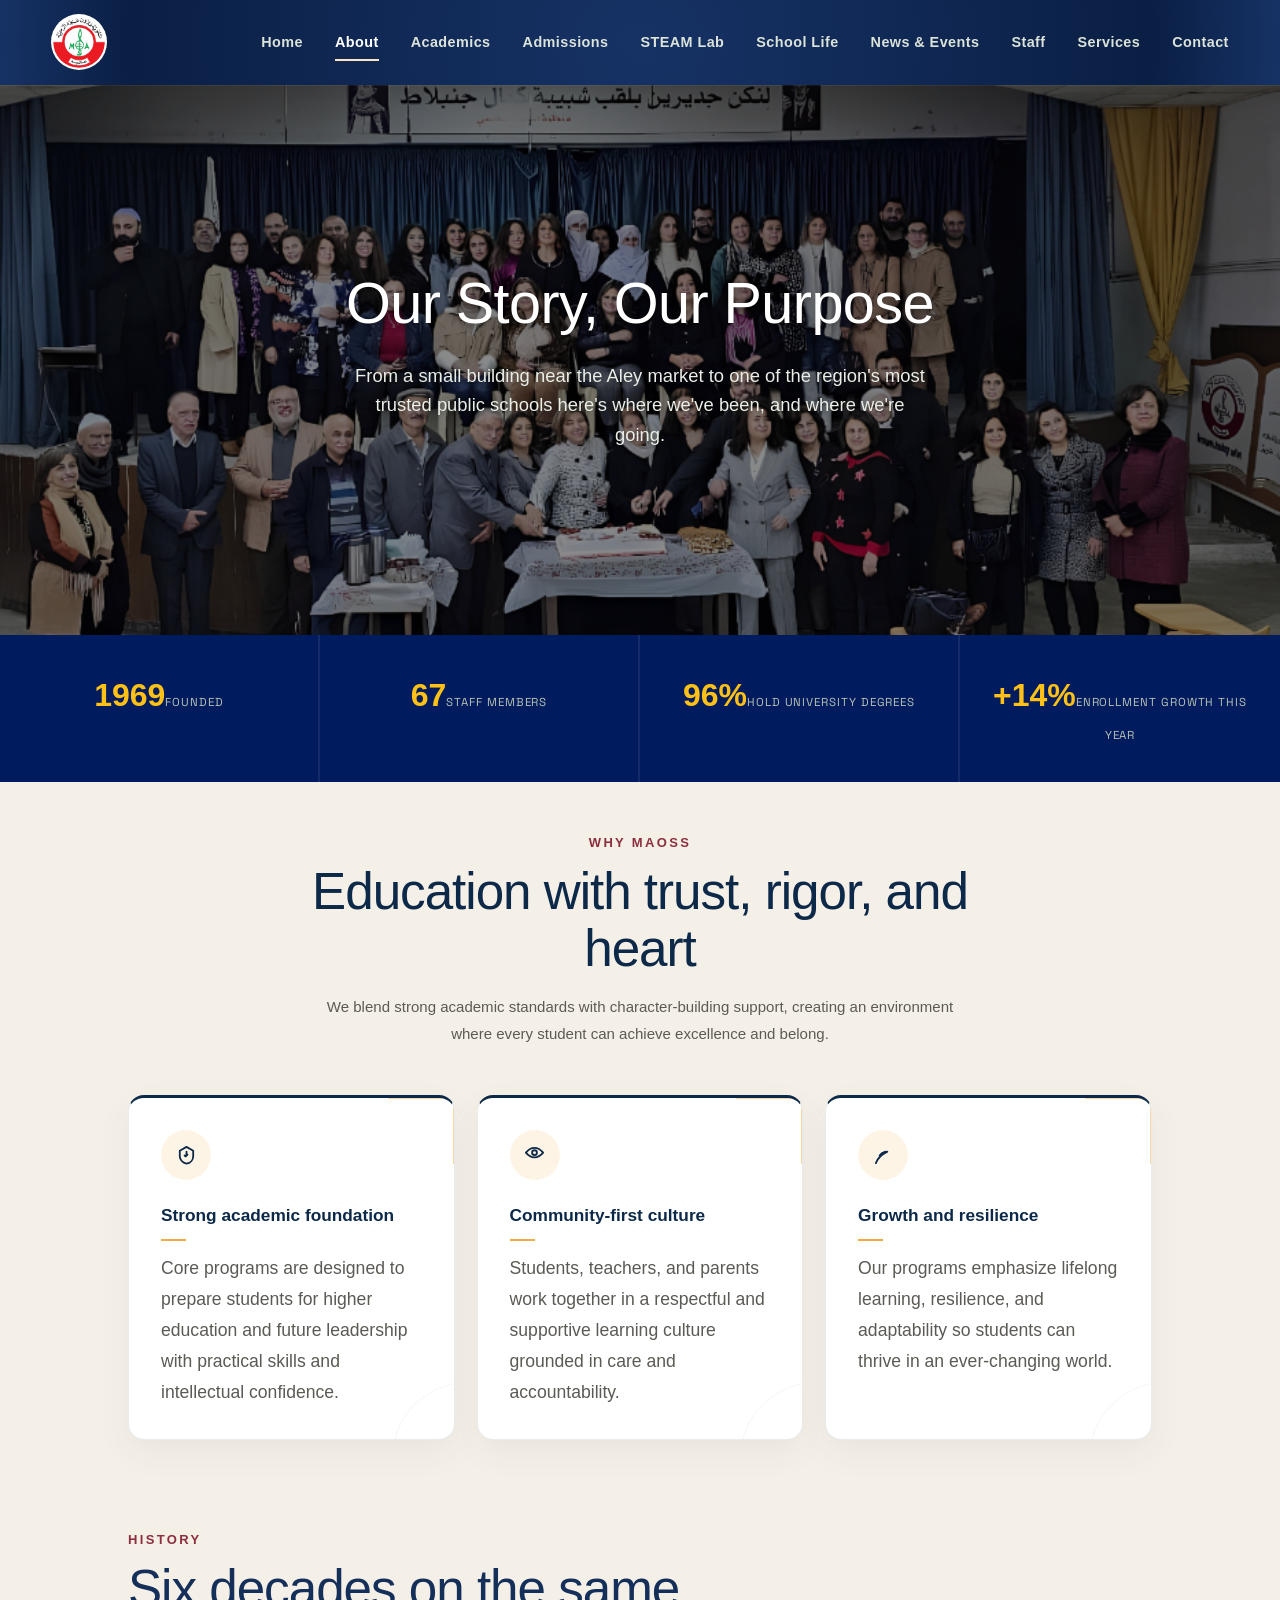
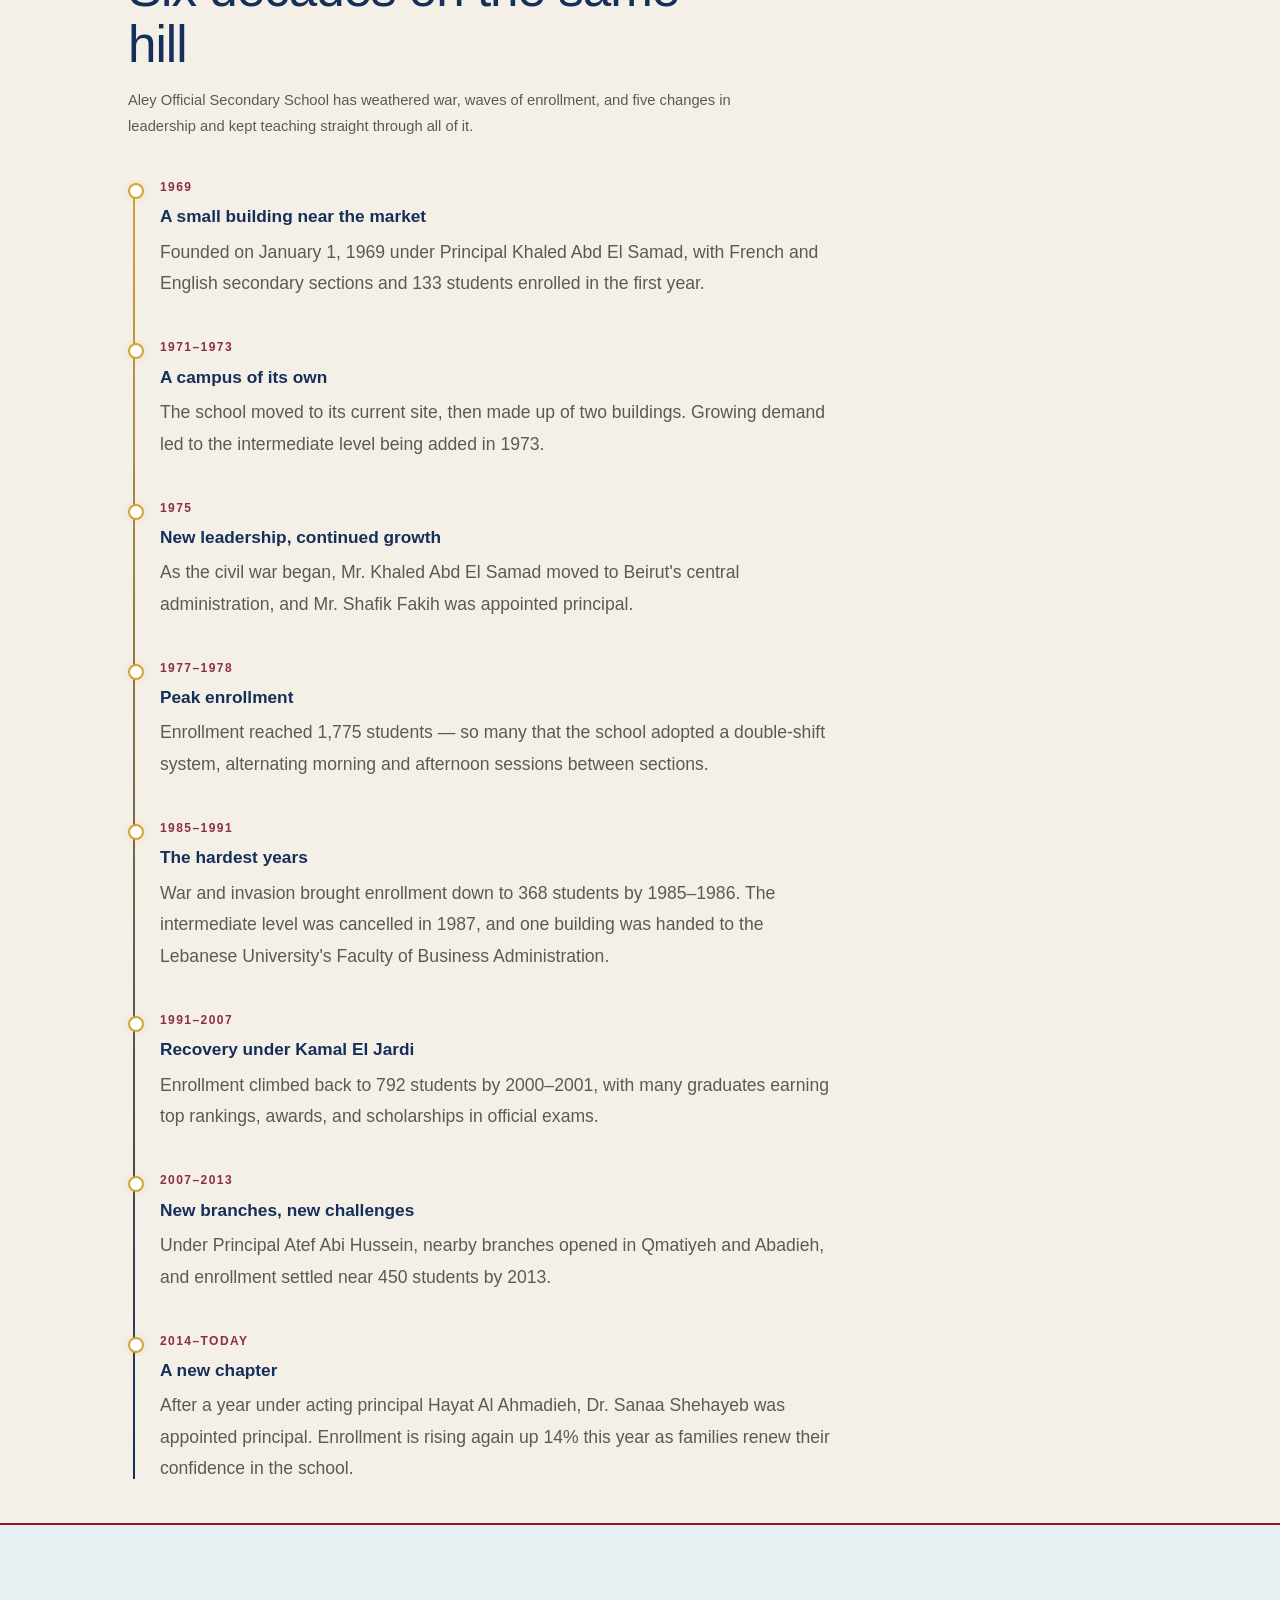
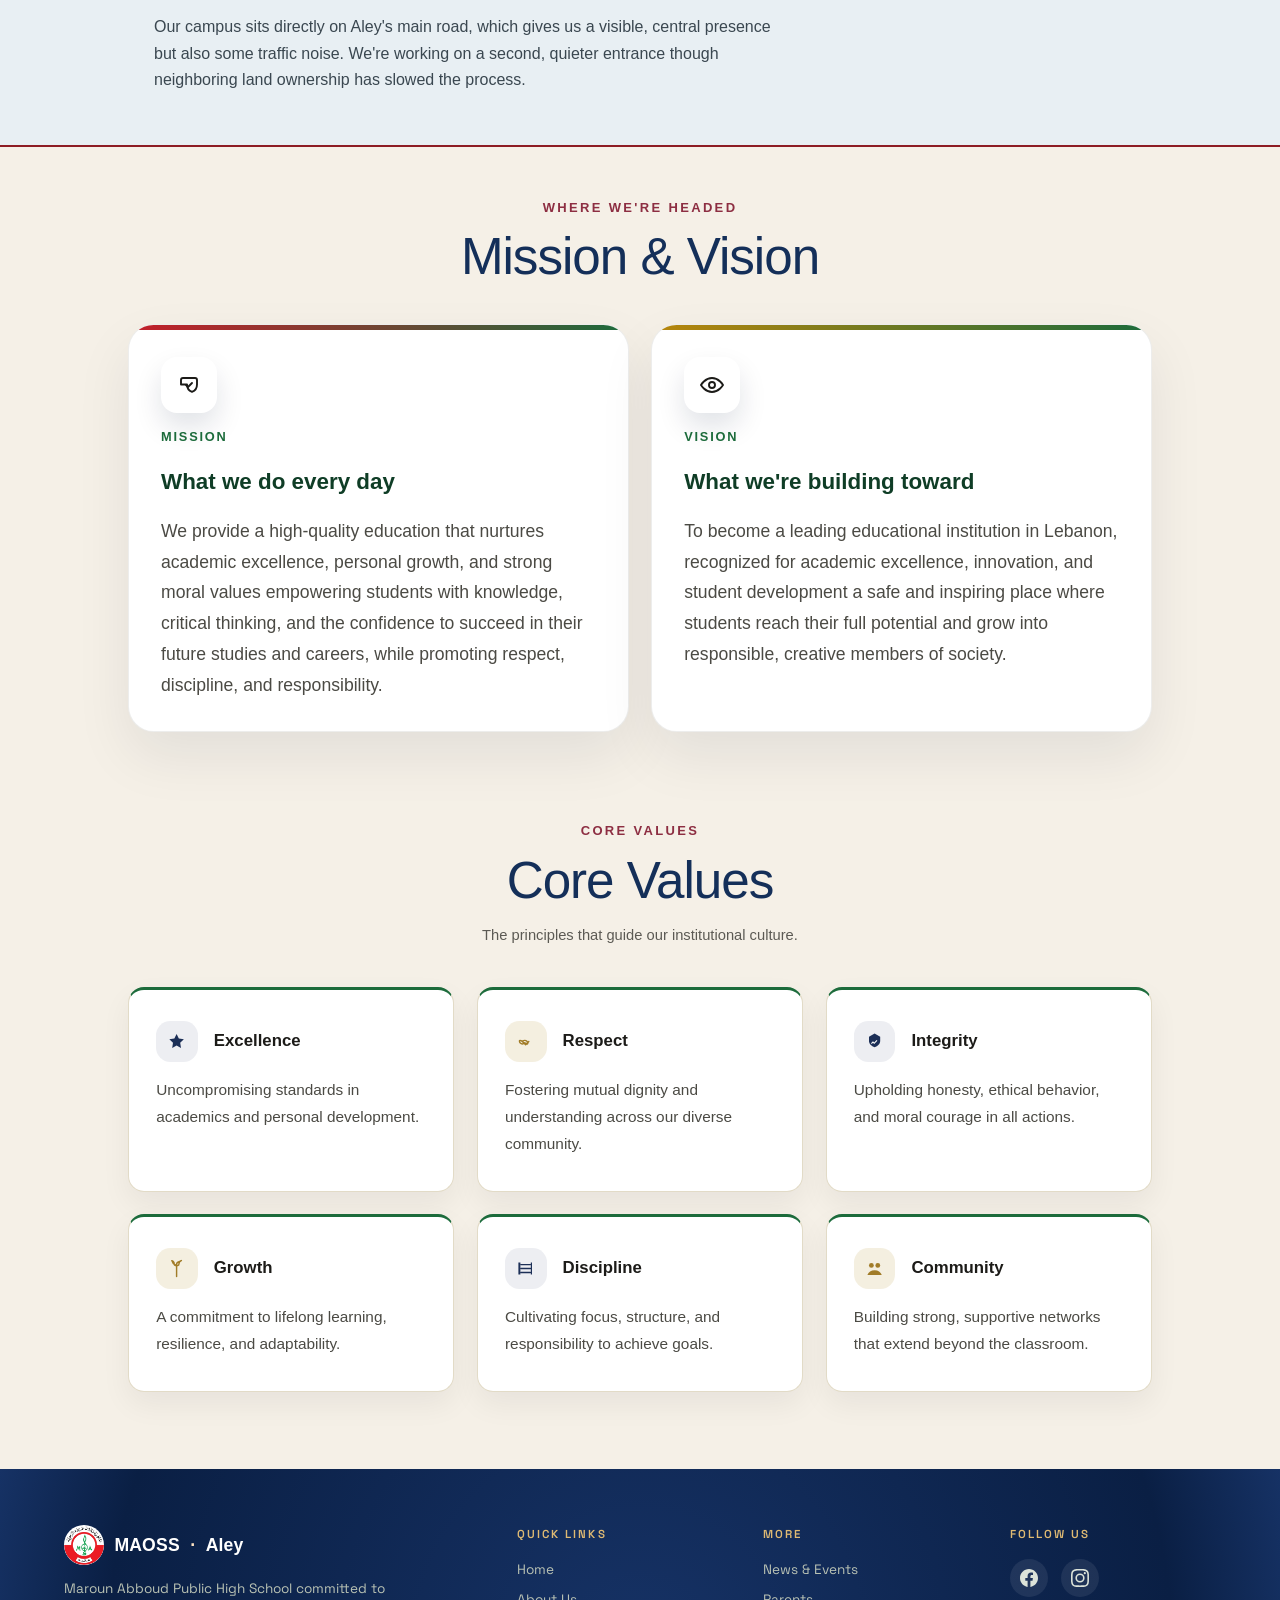
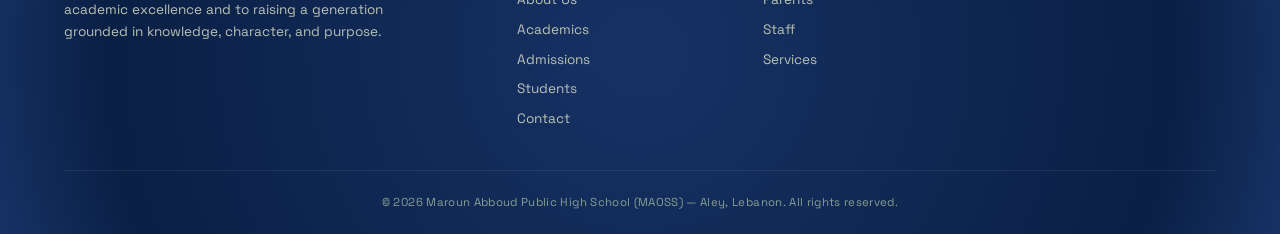
==== commit 7ec09ed5: "Updated" ====
--- a/about.html
+++ b/about.html
@@ -152,7 +152,7 @@
       <div class="tl-item">
         <span class="yr">2014–Today</span>
         <h3>A new chapter</h3>
-        <p>After a year under acting principal Hayat Al Ahmadieh, Dr. Sanaa Shehayeb was appointed principal. Enrollment is rising again — up 14% this year — as families renew their confidence in the school.</p>
+        <p>After a year under acting principal Hayat Al Ahmadieh, Dr. Sanaa Shehayeb was appointed principal. Enrollment is rising again up 14% this year as families renew their confidence in the school.</p>
       </div>
     </div>
 
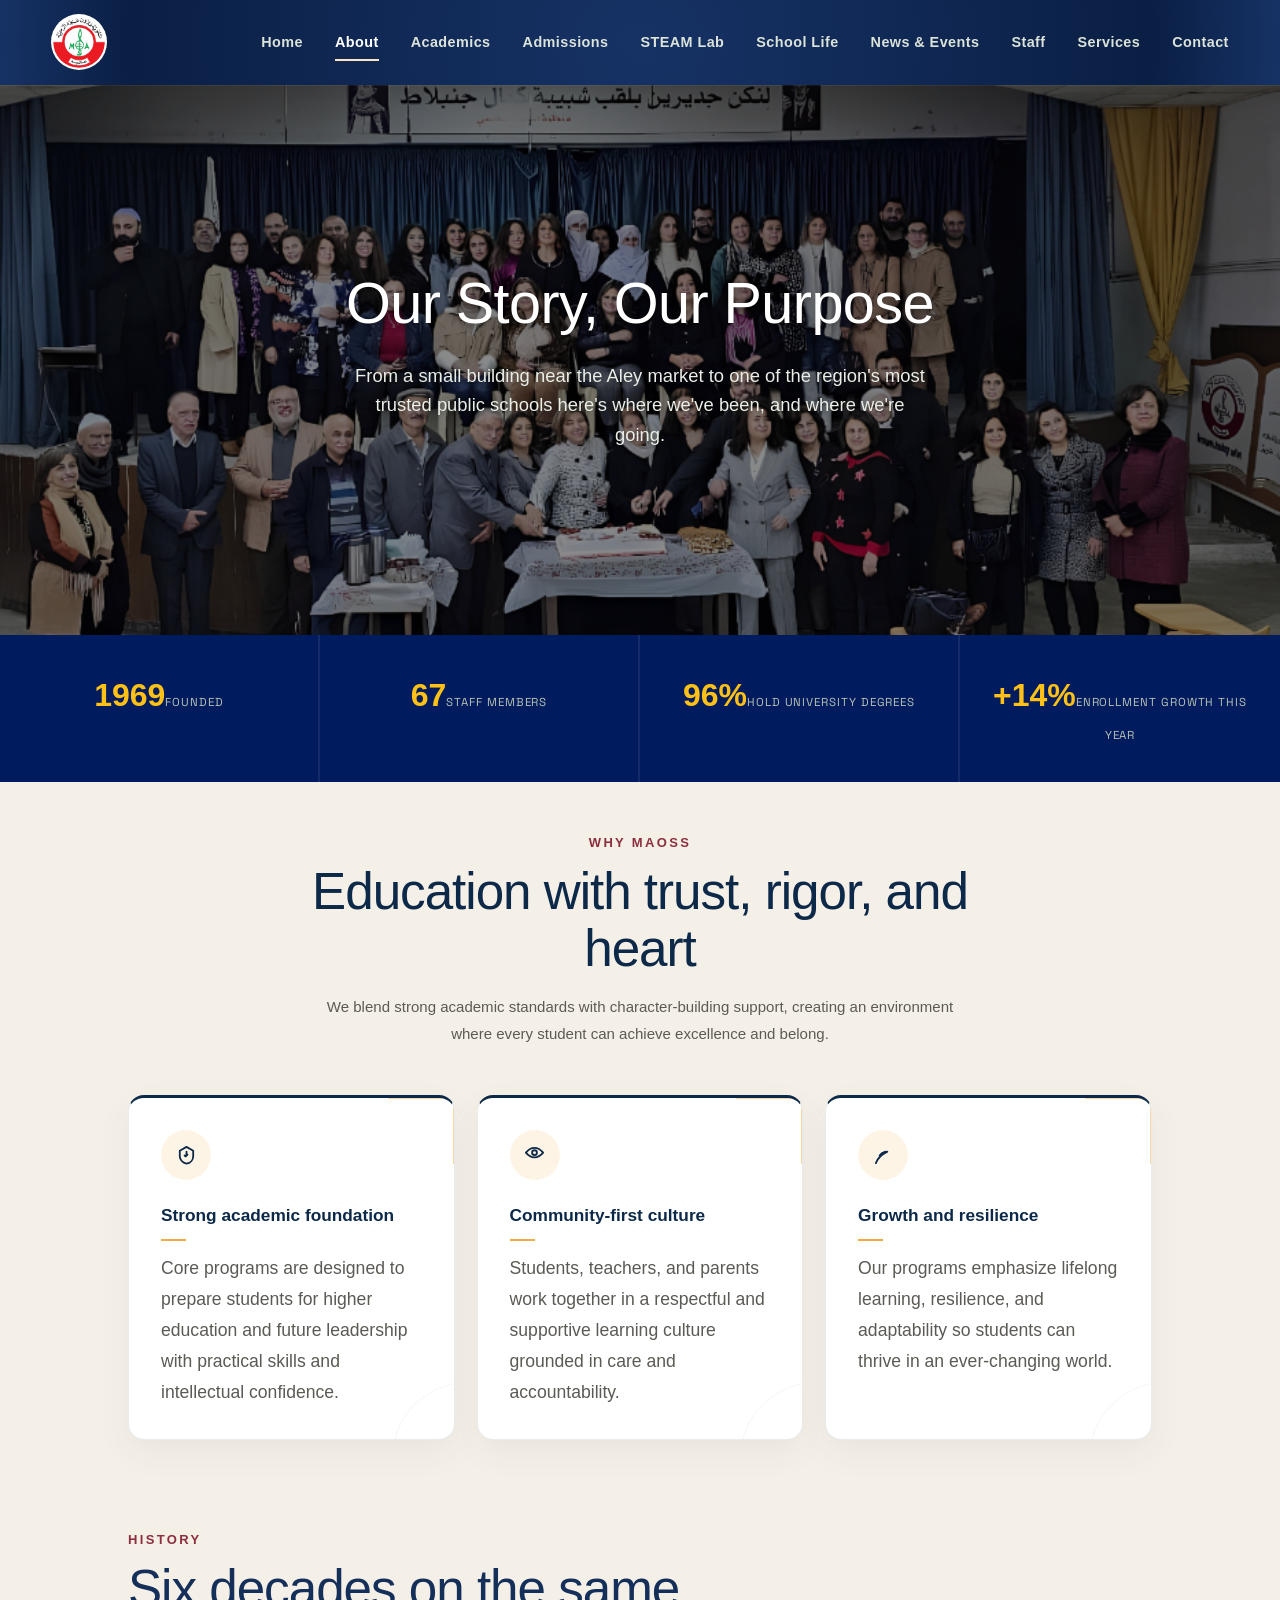
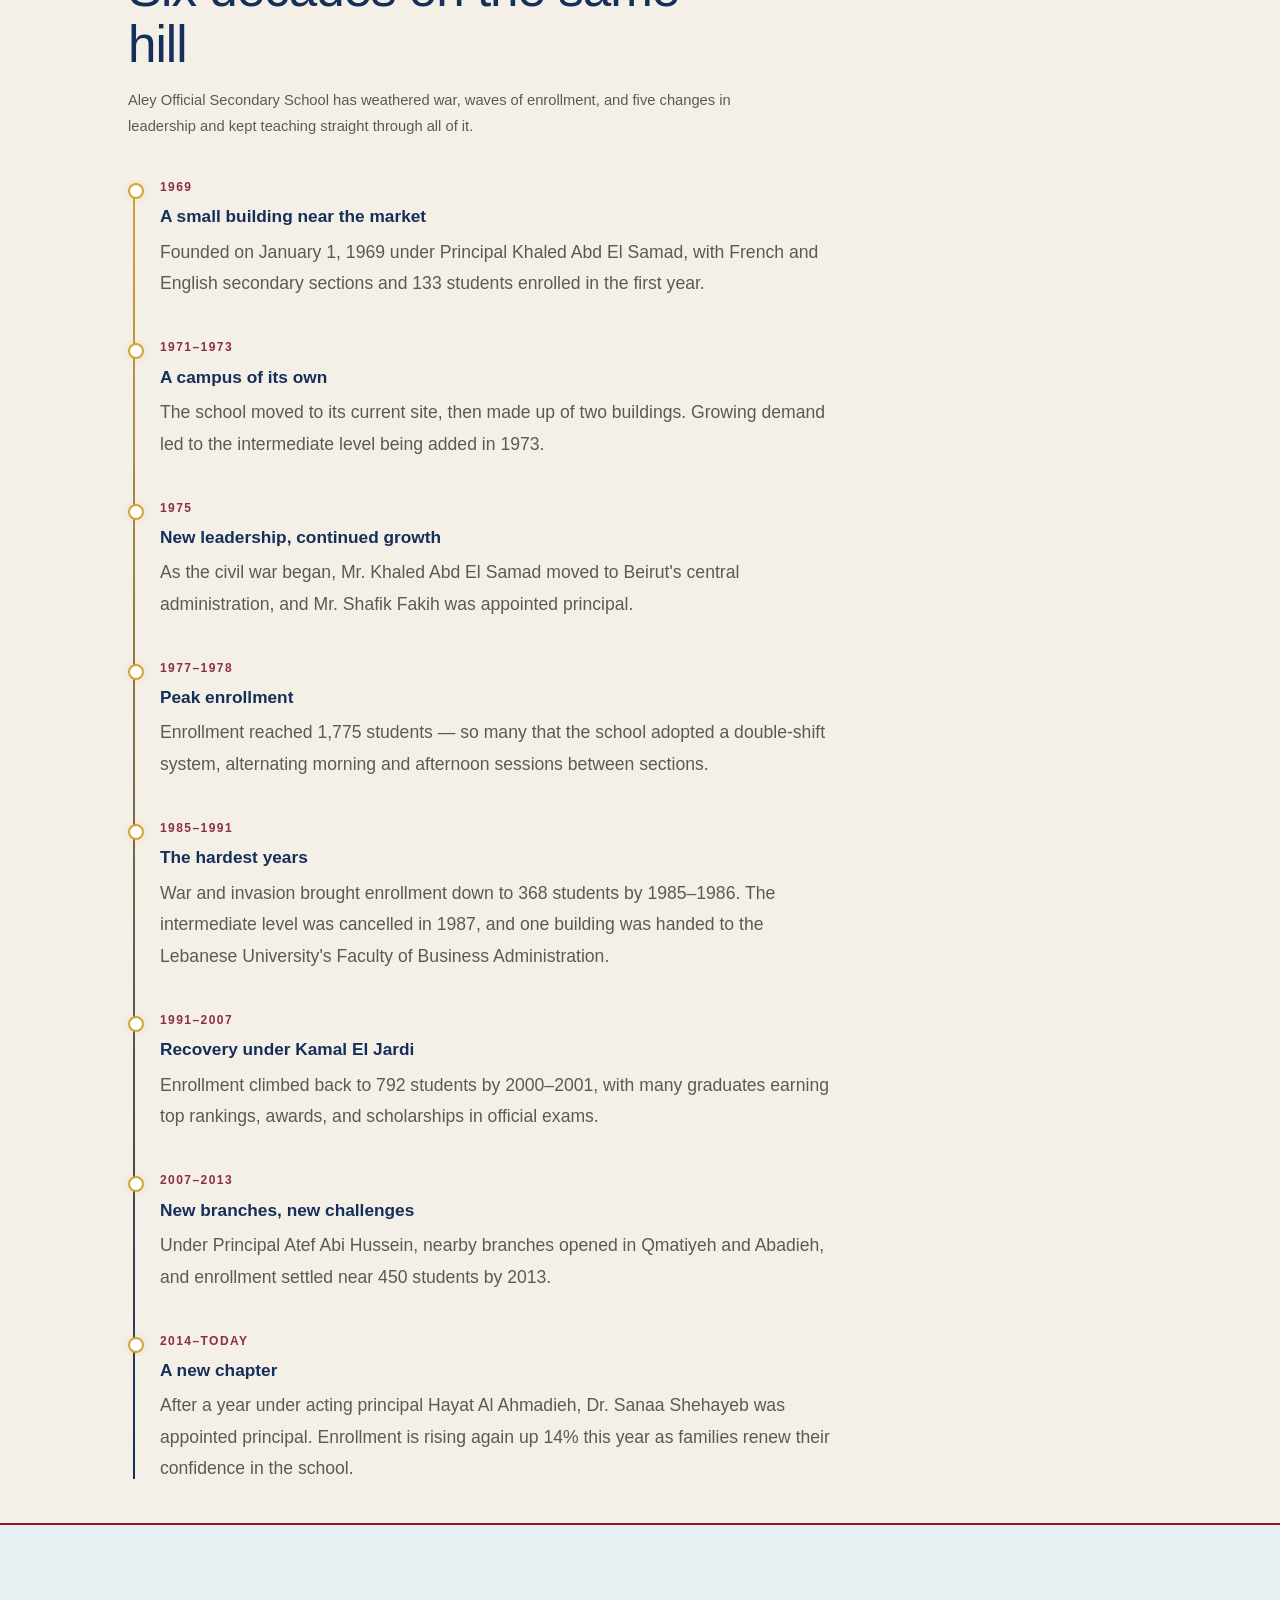
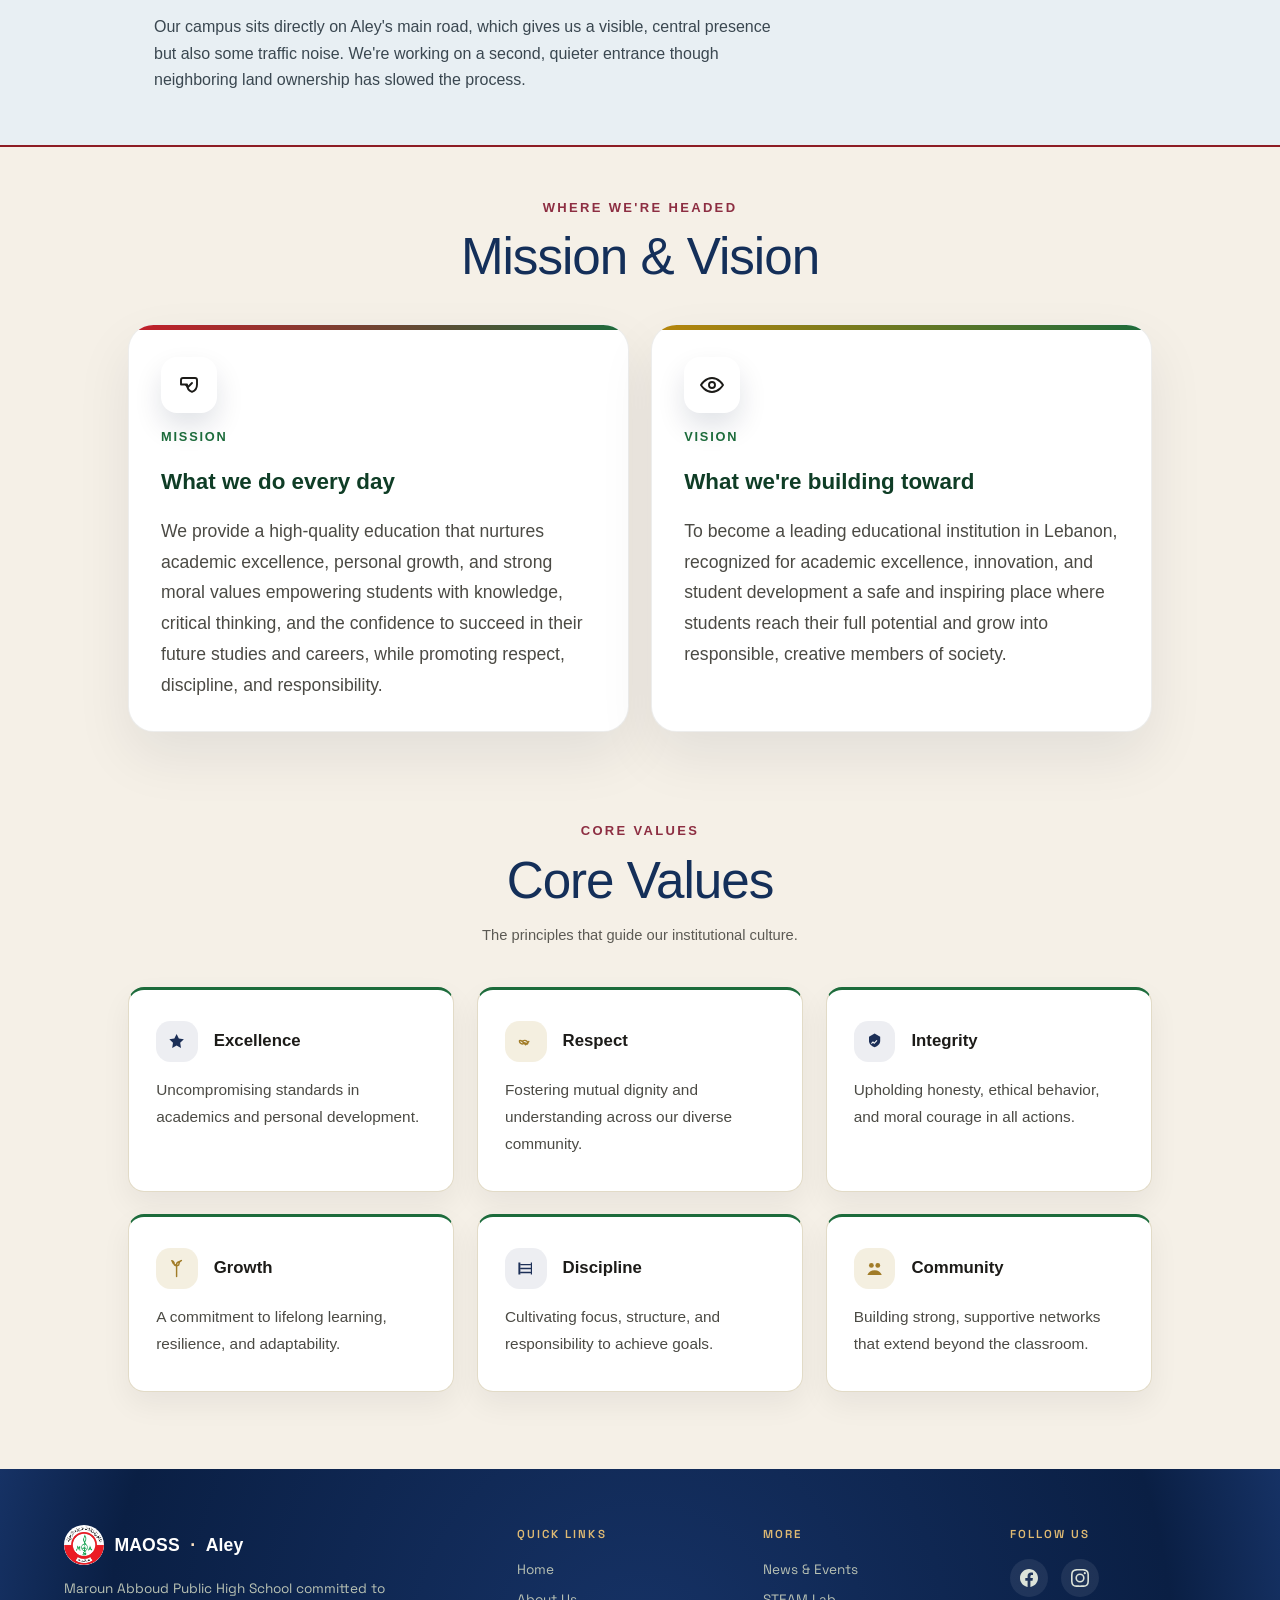
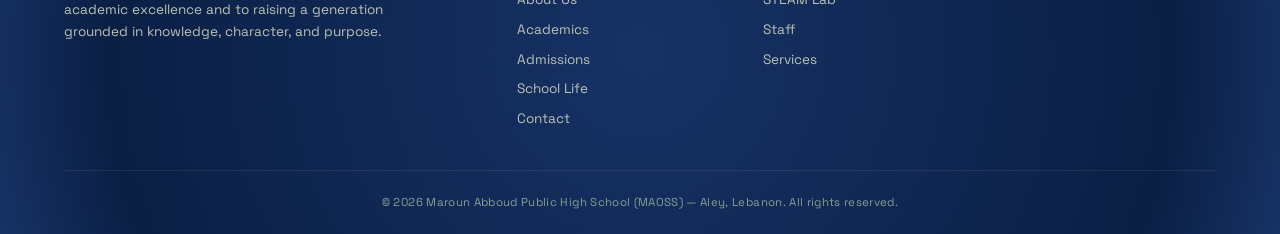
==== commit 55c214bf: "Finalyyy" ====
--- a/about.html
+++ b/about.html
@@ -283,7 +283,9 @@
     </div>
   </section>
 </main>
-  <footer class="site-footer">
+  
+
+<footer class="site-footer">
     <div class="footer-inner">
 <div class="footer-brand">
 <a class="brand" href="index.html">
@@ -299,7 +301,7 @@
           <a href="about.html">About Us</a>
           <a href="academic.html">Academics</a>
           <a href="admission.html">Admissions</a>
-          <a href="students.html">Students</a>
+          <a href="students.html">School Life</a>
           <a href="contact.html">Contact</a>
         </nav>
       </div>
@@ -307,7 +309,7 @@
         <h4>More</h4>
         <nav>
           <a href="news.html">News &amp; Events</a>
-          <a href="parent.html">Parents</a>
+          <a href="steam.html">STEAM Lab</a>
           <a href="staff.html">Staff</a>
           <a href="services.html">Services</a>
         </nav>
@@ -325,7 +327,7 @@
       </div>
     </div>
     <div class="footer-bottom">
-      &copy; 2026 Maroun Abboud Public High School (MAOSS) — Aley, Lebanon. All rights reserved.
+&copy; 2026 Maroun Abboud Public High School (MAOSS) — Aley, Lebanon. All rights reserved.
     </div>
   </footer>
 
--- a/styles-1.css
+++ b/styles-1.css
@@ -5100,7 +5100,7 @@
   position: relative;
   width: 100%;
   padding: 115px 0 125px;
-  background: #f6f3ed;
+  /*background: #f6f3ed;*/
   overflow: hidden;
   font-family: 'Montserrat', sans-serif;
 }
@@ -5259,7 +5259,7 @@
 
   font-size: clamp(52px, 5.2vw, 82px);
 
-  font-weight: 600;
+  font-weight: 500;
 
   line-height: 0.98;
 
@@ -6244,8 +6244,7 @@
 
 .steam-process {
   width: 100%;
-  background: #ffffff;
-  padding: 115px 0 125px;
+  padding: 115px 0 115px;
   font-family: Montserrat, sans-serif;
   color: #0d2949;
   overflow: hidden;
@@ -6499,7 +6498,7 @@
 .steam-explore {
   width: 100%;
   background: #0d2949;
-  padding: 120px 0 130px;
+  padding: 120px 0 120px;
   font-family: Montserrat, sans-serif;
   color: #ffffff;
   overflow: hidden;
@@ -6891,7 +6890,7 @@
 .steam-action {
   width: 100%;
   background: #ffffff;
-  padding: 120px 0 125px;
+  padding: 120px 0 120px;
   font-family: Montserrat, sans-serif;
   color: #0d2949;
   overflow: hidden;
@@ -8754,7 +8753,6 @@
 
 .latest-news {
   width: 100%;
-  /*background: #f7f8fa; its amazing color as bg for thi sec keep it as an option HODAAA*/
   padding: 110px 0 120px;
   font-family: 'Montserrat', sans-serif;
   overflow: hidden;
@@ -8778,8 +8776,8 @@
 
 .latest-news-head .eyebrow {
   margin: 0 0 14px;
-  color:#8d2e42;
-  font-size:13px;
+  color: #8d2e42;
+  font-size: 13px;
   font-weight: 700;
   letter-spacing: 0.18em;
   text-transform: uppercase;
@@ -8788,11 +8786,10 @@
 .latest-news-head h2 {
   margin: 0;
   color: #0d2949;
-  font-family:'Montserrat', sans-serif;
-    font-size:clamp(2.2rem, 4vw, 3.25rem);
-    font-weight:500;
-    line-height:1.1;
-    letter-spacing:-0.02em;
+  font-size: clamp(2.2rem, 4vw, 3.25rem);
+  font-weight: 500;
+  line-height: 1.1;
+  letter-spacing: -0.02em;
 }
 
 .latest-news-head .section-divider {
@@ -8823,25 +8820,42 @@
   display: grid;
   grid-template-columns: minmax(0, 1.12fr) minmax(400px, 0.88fr);
   gap: 55px;
+
   align-items: stretch;
 }
 
 
 /* =========================================================
-   FEATURED STORY
+   LEFT FEATURE COLUMN
 ========================================================= */
 
+.news-feature-column {
+  display: grid;
+  grid-template-rows: 1fr 1fr;
+  gap: 20px;
+
+  min-height: 100%;
+}
+
+
+/* =========================================================
+   BOTH NAVY FEATURE CARDS
+========================================================= */
+
 .news-featured {
-  min-height: 590px;
-
-  display: grid;
-  grid-template-rows: 275px 1fr;
+  position: relative;
+
+  min-height: 0;
+
+  display: flex;
+  flex-direction: column;
 
   background: #0d2949;
   border-radius: 4px;
   overflow: hidden;
 
-  box-shadow: 0 24px 55px rgba(13, 41, 73, 0.13);
+  box-shadow:
+    0 24px 55px rgba(13, 41, 73, 0.13);
 
   transition:
     transform 0.4s ease,
@@ -8850,17 +8864,29 @@
 
 .news-featured:hover {
   transform: translateY(-5px);
-  box-shadow: 0 30px 65px rgba(13, 41, 73, 0.18);
-}
-
-
-/* =========================================================
-   FEATURED VISUAL
+
+  box-shadow:
+    0 30px 65px rgba(13, 41, 73, 0.18);
+}
+
+
+/* =========================================================
+   STUDENT FEATURE — VISUAL TOP
+========================================================= */
+
+.news-student {
+  display: grid;
+  grid-template-rows: 145px 1fr;
+}
+
+
+/* =========================================================
+   STUDENT FEATURE VISUAL
 ========================================================= */
 
 .news-featured-image {
   position: relative;
-  min-height: 275px;
+  min-height: 145px;
   overflow: hidden;
 
   background:
@@ -8884,7 +8910,7 @@
   height: 220px;
 
   right: -70px;
-  top: -80px;
+  top: -110px;
 
   border: 1px solid rgba(196, 154, 58, 0.32);
   border-radius: 50%;
@@ -8895,7 +8921,7 @@
   height: 1px;
 
   left: -40px;
-  bottom: 55px;
+  bottom: 35px;
 
   background: linear-gradient(
     90deg,
@@ -8909,7 +8935,7 @@
 
 
 /* =========================================================
-   FEATURED PLACEHOLDER
+   STUDENT FEATURE PLACEHOLDER
 ========================================================= */
 
 .news-featured-placeholder {
@@ -8920,7 +8946,7 @@
   align-items: center;
   justify-content: center;
 
-  padding: 30px;
+  padding: 25px;
 }
 
 .news-featured-placeholder span {
@@ -8936,20 +8962,20 @@
 
   border: 1px solid rgba(196, 154, 58, 0.45);
 
-  padding: 14px 20px;
-}
-
-
-/* =========================================================
-   FEATURED NUMBER
+  padding: 12px 18px;
+}
+
+
+/* =========================================================
+   FEATURE NUMBERS
 ========================================================= */
 
 .news-number {
   position: absolute;
   z-index: 3;
 
-  top: 25px;
-  left: 28px;
+  top: 22px;
+  left: 26px;
 
   color: #ffffff;
 
@@ -8962,11 +8988,11 @@
 
 
 /* =========================================================
-   FEATURED CONTENT
+   FEATURE CONTENT
 ========================================================= */
 
 .news-featured-content {
-  padding: 42px 45px 45px;
+  padding: 27px 38px 30px;
 
   display: flex;
   flex-direction: column;
@@ -8976,7 +9002,7 @@
 .news-category {
   display: inline-block;
 
-  margin-bottom: 15px;
+  margin-bottom: 12px;
 
   color: #b58a32;
 
@@ -8989,11 +9015,11 @@
 .news-featured-content h3 {
   max-width: 650px;
 
-  margin: 0 0 20px;
+  margin: 0 0 15px;
 
   color: #ffffff;
 
-  font-size: clamp(1.7rem, 2.6vw, 2.55rem);
+  font-size: clamp(1.55rem, 2.35vw, 2.25rem);
   line-height: 1.15;
   font-weight: 650;
   letter-spacing: -0.025em;
@@ -9006,8 +9032,8 @@
 
   color: rgba(255, 255, 255, 0.72);
 
-  font-size: 0.98rem;
-  line-height:3;
+  font-size: 0.9rem;
+  line-height: 1.9;
 }
 
 .news-featured-content strong {
@@ -9018,17 +9044,211 @@
 .news-meta {
   display: inline-block;
 
-  margin-top: 27px;
-  padding-top: 17px;
+  margin-top: 18px;
+  padding-top: 13px;
 
   border-top: 1px solid rgba(255, 255, 255, 0.14);
 
   color: rgba(255, 255, 255, 0.55);
 
-  font-size: 0.68rem;
+  font-size: 0.66rem;
   font-weight: 600;
   letter-spacing: 0.12em;
   text-transform: uppercase;
+}
+
+
+/* =========================================================
+   PRESENTATION CARD
+========================================================= */
+
+.news-presentation {
+  position: relative;
+
+  background:
+    linear-gradient(
+      135deg,
+      #0d2949 0%,
+      #102f51 55%,
+      #081d35 100%
+    );
+}
+
+.news-presentation::before {
+  content: "";
+
+  position: absolute;
+
+  width: 260px;
+  height: 260px;
+
+  right: -120px;
+  bottom: -150px;
+
+  border: 1px solid rgba(242, 169, 62, 0.22);
+  border-radius: 50%;
+
+  pointer-events: none;
+}
+
+.news-presentation::after {
+  content: "";
+
+  position: absolute;
+
+  width: 180px;
+  height: 180px;
+
+  right: -75px;
+  bottom: -105px;
+
+  border: 1px solid rgba(242, 169, 62, 0.10);
+  border-radius: 50%;
+
+  pointer-events: none;
+}
+
+
+/* =========================================================
+   PRESENTATION CONTENT
+========================================================= */
+
+.news-presentation-content {
+  position: relative;
+  z-index: 2;
+
+  height: 100%;
+
+  padding: 32px 38px 34px;
+
+  display: flex;
+  flex-direction: column;
+  justify-content: center;
+}
+
+.news-presentation-top {
+  display: flex;
+  align-items: center;
+  gap: 22px;
+
+  margin-bottom: 20px;
+}
+
+.news-presentation-top .news-number {
+  position: static;
+  opacity: 0.75;
+}
+
+.news-presentation-top .news-category {
+  margin: 0;
+}
+
+.news-presentation h3 {
+  max-width: 650px;
+
+  margin: 0 0 15px;
+
+  color: #ffffff;
+
+  font-size: clamp(1.45rem, 2.25vw, 2.15rem);
+  line-height: 1.15;
+  font-weight: 650;
+  letter-spacing: -0.025em;
+}
+
+.news-presentation p {
+  max-width: 650px;
+
+  margin: 0;
+
+  color: rgba(255, 255, 255, 0.72);
+
+  font-size: 0.88rem;
+  line-height: 1.9;
+}
+
+.news-presentation p strong {
+  color: #ffffff;
+  font-weight: 650;
+}
+
+
+/* =========================================================
+   PRESENTATION BUTTON
+========================================================= */
+
+.news-presentation-btn {
+  align-self: flex-start;
+
+  display: inline-flex;
+  align-items: center;
+  justify-content: center;
+
+  gap: 12px;
+
+  margin-top: 22px;
+
+  min-height: 45px;
+  padding: 0 20px;
+
+  background: #8d2e42;
+  color: #ffffff;
+
+  border: 1px solid #8d2e42;
+  border-radius: 999px;
+
+  font-family: 'Montserrat', sans-serif;
+  font-size: 11px;
+  font-weight: 700;
+  letter-spacing: 0.8px;
+
+  text-decoration: none;
+  text-transform: uppercase;
+
+  transition:
+    background 0.3s ease,
+    color 0.3s ease,
+    transform 0.3s ease,
+    box-shadow 0.3s ease;
+}
+
+.news-presentation-btn span {
+  display: inline-flex;
+  align-items: center;
+  justify-content: center;
+
+  width: 22px;
+  height: 22px;
+
+  background: #f2a93e;
+  color: #0d2949;
+
+  border-radius: 50%;
+
+  font-size: 14px;
+  line-height: 1;
+
+  transition:
+    transform 0.3s ease,
+    background 0.3s ease,
+    color 0.3s ease;
+}
+
+.news-presentation-btn:hover {
+  background: #f2a93e;
+  color: #0d2949;
+
+  transform: translateY(-3px);
+
+  box-shadow:
+    0 10px 25px rgba(20, 47, 89, 0.18);
+}
+
+.news-presentation-btn:hover span {
+  background: #0d2949;
+  color: #ffffff;
+
+  transform: translateX(3px);
 }
 
 
@@ -9134,7 +9354,7 @@
 
 
 /* =========================================================
-   RESPONSIVE — LARGE TABLETS
+   LARGE TABLETS
 ========================================================= */
 
 @media (max-width: 1200px) {
@@ -9149,6 +9369,10 @@
     gap: 50px;
   }
 
+  .news-feature-column {
+    grid-template-rows: auto auto;
+  }
+
   .news-featured {
     min-height: 0;
   }
@@ -9157,7 +9381,7 @@
 
 
 /* =========================================================
-   RESPONSIVE — TABLETS
+   TABLETS
 ========================================================= */
 
 @media (max-width: 800px) {
@@ -9175,18 +9399,26 @@
     margin-bottom: 45px;
   }
 
-  .news-featured {
-    grid-template-rows: 230px auto;
+  .news-feature-column {
+    gap: 20px;
+  }
+
+  .news-student {
+    grid-template-rows: 210px auto;
   }
 
   .news-featured-image {
-    min-height: 230px;
+    min-height: 210px;
   }
 
   .news-featured-content {
     padding: 34px 30px 35px;
   }
 
+  .news-presentation-content {
+    padding: 34px 30px 35px;
+  }
+
   .news-stories {
     border-top: 0;
   }
@@ -9195,7 +9427,7 @@
 
 
 /* =========================================================
-   RESPONSIVE — MOBILE
+   MOBILE
 ========================================================= */
 
 @media (max-width: 560px) {
@@ -9217,26 +9449,44 @@
     font-size: 0.9rem;
   }
 
-  .news-featured {
-    grid-template-rows: 200px auto;
-    border-radius: 3px;
+  .news-feature-column {
+    gap: 16px;
+  }
+
+  .news-student {
+    grid-template-rows: 180px auto;
   }
 
   .news-featured-image {
-    min-height: 200px;
+    min-height: 180px;
   }
 
   .news-featured-content {
     padding: 30px 24px 32px;
   }
 
-  .news-featured-content h3 {
-    font-size: 1.65rem;
-  }
-
-  .news-featured-content p {
+  .news-featured-content h3,
+  .news-presentation h3 {
+    font-size: 1.6rem;
+  }
+
+  .news-featured-content p,
+  .news-presentation p {
     font-size: 0.86rem;
     line-height: 1.75;
+  }
+
+  .news-presentation-content {
+    padding: 30px 24px 32px;
+  }
+
+  .news-presentation-top {
+    gap: 16px;
+    margin-bottom: 18px;
+  }
+
+  .news-presentation-btn {
+    width: 100%;
   }
 
   .news-story {
@@ -9958,4 +10208,595 @@
     aspect-ratio: 16 / 10;
   }
 
+}
+
+/* ---------- STEAM PROCESS GALLERY BUTTON ---------- */
+
+.steam-process-action{
+  width:100%;
+  display:flex;
+  justify-content:center;
+  margin-top:42px;
+}
+
+.steam-gallery-link{
+  display:inline-flex;
+  align-items:center;
+  gap:14px;
+  min-height:52px;
+  padding:0 24px;
+
+  background:#8d2e42;
+  color:#ffffff;
+  border:1px solid #0d2949;
+  border-radius:999px;
+
+  font-family:'Montserrat', sans-serif;
+  font-size:14px;
+  font-weight:600;
+  letter-spacing:0.2px;
+  text-decoration:none;
+
+  transition:
+    background 0.3s ease,
+    color 0.3s ease,
+    transform 0.3s ease,
+    box-shadow 0.3s ease;
+}
+
+
+/* ARROW */
+
+.steam-gallery-link span{
+  display:inline-flex;
+  align-items:center;
+  justify-content:center;
+
+  width:25px;
+  height:25px;
+
+  background:#f2a93e;
+  color:#0d2949;
+
+  border-radius:50%;
+
+  font-size:15px;
+  line-height:1;
+
+  transition:
+    transform 0.3s ease,
+    background 0.3s ease;
+}
+
+
+/* HOVER */
+
+.steam-gallery-link:hover{
+  background:#f2a93e;
+  color:#0d2949;
+
+  transform:translateY(-3px);
+
+  box-shadow:
+    0 12px 28px rgba(13,41,73,0.18);
+}
+
+.steam-gallery-link:hover span{
+  background:#0d2949;
+  color:#f2a93e;
+  transform:translateX(4px);
+}
+
+/* =========================================================
+   AUB × MAOSS — PARTNERSHIP SECTION
+   ========================================================= */
+
+.aub-maoss {
+  position: relative;
+  width: 100%;
+  padding: 120px 0 120px;
+
+  background: #f6f3ed;
+
+  overflow: hidden;
+
+  font-family: 'Montserrat', sans-serif;
+}
+
+.aub-maoss * {
+  font-family: 'Montserrat', sans-serif;
+}
+
+
+/* =========================================================
+   SUBTLE BACKGROUND DETAIL
+   ========================================================= */
+
+.aub-maoss::before {
+  content: "";
+
+  position: absolute;
+  top: -220px;
+  left: -220px;
+
+  width: 560px;
+  height: 560px;
+
+  border: 1px solid rgba(13, 41, 73, 0.07);
+  border-radius: 50%;
+
+  pointer-events: none;
+}
+
+.aub-maoss::after {
+  content: "";
+
+  position: absolute;
+  right: -180px;
+  bottom: -260px;
+
+  width: 560px;
+  height: 560px;
+
+  border: 1px solid rgba(242, 169, 62, 0.15);
+  border-radius: 50%;
+
+  pointer-events: none;
+}
+
+
+/* =========================================================
+   INNER CONTAINER
+   ========================================================= */
+
+.aub-maoss-inner {
+  position: relative;
+  z-index: 2;
+
+  width: calc(100% - 308px);
+  max-width: 1530px;
+
+  margin: 0 auto;
+}
+
+
+/* =========================================================
+   SECTION NUMBER / LABEL
+   ========================================================= */
+
+.aub-maoss-label {
+  display: flex;
+  align-items: center;
+  gap: 15px;
+
+  margin-bottom: 55px;
+}
+
+.aub-maoss-label span {
+  display: inline-flex;
+  align-items: center;
+  justify-content: center;
+
+  width: 38px;
+  height: 38px;
+
+  border-radius: 50%;
+
+  background: #0d2949;
+  color: #f2a93e;
+
+  font-size: 12px;
+  font-weight: 700;
+
+  letter-spacing: 0.5px;
+}
+
+.aub-maoss-label p {
+  margin: 0;
+
+  color: #0d2949;
+
+  font-size: 12px;
+  font-weight: 700;
+
+  letter-spacing: 2.8px;
+  text-transform: uppercase;
+}
+
+
+/* =========================================================
+   MAIN GRID
+   ========================================================= */
+
+.aub-maoss-grid {
+  display: grid;
+
+  grid-template-columns: 0.95fr 1.05fr;
+
+  gap: 100px;
+
+  align-items: start;
+}
+
+
+/* =========================================================
+   LEFT HEADING
+   ========================================================= */
+
+.aub-maoss-heading {
+  position: relative;
+}
+
+.aub-maoss-heading::before {
+  content: "";
+
+  position: absolute;
+
+  left: -28px;
+  top: 5px;
+
+  width: 4px;
+  height: 145px;
+
+  background: #f2a93e;
+
+  border-radius: 4px;
+}
+
+.aub-maoss-heading .eyebrow {
+  margin: 0 0 22px;
+
+  color: #8d2e42;
+
+  font-size: 13px;
+  font-weight: 700;
+
+  letter-spacing: 2.8px;
+
+  text-transform: uppercase;
+}
+
+.aub-maoss-heading h2 {
+  margin: 0;
+
+  color: #0d2949;
+
+  font-size: clamp(48px, 5.2vw, 78px);
+
+  font-weight: 500;
+
+  line-height: 0.98;
+
+  letter-spacing: -3.5px;
+}
+
+.aub-maoss-heading h2 span {
+  color: #f2a93e;
+}
+
+
+/* =========================================================
+   RIGHT CONTENT
+   ========================================================= */
+
+.aub-maoss-content {
+  max-width: 650px;
+
+  padding-top: 8px;
+}
+
+.aub-maoss-content > p {
+  margin: 0 0 22px;
+
+  color: #58718f;
+
+  font-size: 17px;
+  font-weight: 400;
+
+  line-height: 1.8;
+}
+
+.aub-maoss-content .aub-maoss-lead {
+  margin-bottom: 24px;
+
+  color: #172333;
+
+  font-size: 24px;
+  font-weight: 500;
+
+  line-height: 1.55;
+}
+
+
+/* =========================================================
+   PARTNERSHIP DETAILS
+   ========================================================= */
+
+.aub-maoss-details {
+  display: grid;
+
+  grid-template-columns: 1fr;
+
+  margin-top: 45px;
+
+  border-top: 1px solid #d8dfe6;
+  border-bottom: 1px solid #d8dfe6;
+}
+
+.aub-maoss-detail {
+  display: grid;
+
+  grid-template-columns: 42px 1fr;
+
+  gap: 20px;
+
+  padding: 22px 0;
+
+  align-items: start;
+}
+
+.aub-maoss-detail + .aub-maoss-detail {
+  border-top: 1px solid #d8dfe6;
+}
+
+.aub-maoss-detail > span {
+  display: inline-flex;
+
+  align-items: center;
+  justify-content: center;
+
+  width: 34px;
+  height: 34px;
+
+  border: 1px solid rgba(242, 169, 62, 0.65);
+
+  border-radius: 50%;
+
+  color: #0d2949;
+
+  font-size: 10px;
+  font-weight: 700;
+
+  transition:
+    background 0.3s ease,
+    color 0.3s ease,
+    transform 0.3s ease;
+}
+
+.aub-maoss-detail strong {
+  display: block;
+
+  margin-bottom: 5px;
+
+  color: #0d2949;
+
+  font-size: 14px;
+  font-weight: 700;
+
+  letter-spacing: 1.2px;
+  text-transform: uppercase;
+}
+
+.aub-maoss-detail p {
+  margin: 0;
+
+  color: #71839a;
+
+  font-size: 13px;
+
+  line-height: 1.6;
+}
+
+
+/* =========================================================
+   DETAIL HOVER
+   ========================================================= */
+
+.aub-maoss-detail:hover > span {
+  background: #f2a93e;
+
+  color: #0d2949;
+
+  transform: translateY(-2px);
+}
+
+
+/* =========================================================
+   ARTICLE LINK — AUB STORY BUTTON
+   ========================================================= */
+
+.aub-maoss-link {
+
+  display: inline-flex;
+
+  align-items: center;
+  justify-content: center;
+
+  gap: 14px;
+
+  margin-top: 1.2rem;
+
+  min-height: 52px;
+
+  padding: 0 24px;
+
+  background: #8d2e42;
+
+  color: #FFFFFF;
+
+  border: 1px solid #0d2949;
+
+  border-radius: 999px;
+
+  font-family: 'Montserrat', sans-serif;
+
+  font-size: 14px;
+
+  font-weight: 600;
+
+  letter-spacing: 0.2px;
+
+  text-decoration: none;
+
+  text-transform: none;
+
+  transition:
+    background 0.3s ease,
+    color 0.3s ease,
+    transform 0.3s ease,
+    box-shadow 0.3s ease;
+
+}
+
+
+.aub-maoss-link span {
+
+  display: inline-flex;
+
+  align-items: center;
+  justify-content: center;
+
+  width: 25px;
+  height: 25px;
+
+  background: #f2a93e;
+
+  color: #0d2949;
+
+  border-radius: 50%;
+
+  font-family: 'Montserrat', sans-serif;
+
+  font-size: 15px;
+
+  font-weight: 500;
+
+  line-height: 1;
+
+  transition:
+    transform 0.3s ease,
+    background 0.3s ease,
+    color 0.3s ease;
+
+}
+
+
+/* HOVER */
+
+.aub-maoss-link:hover {
+
+  background: #f2a93e;
+
+  color: #0d2949;
+
+  transform: translateY(-3px);
+
+  box-shadow:
+    0 10px 25px rgba(20, 47, 89, 0.12);
+
+}
+
+
+.aub-maoss-link:hover span {
+
+  background: #0d2949;
+
+  color: #FFFFFF;
+
+  transform: translateX(3px);
+
+}
+
+
+
+/* =========================================================
+   TABLET
+   ========================================================= */
+
+@media (max-width: 1200px) {
+
+  .aub-maoss-inner {
+    width: calc(100% - 80px);
+  }
+
+  .aub-maoss-grid {
+    gap: 60px;
+  }
+
+}
+
+
+/* =========================================================
+   MOBILE
+   ========================================================= */
+
+@media (max-width: 800px) {
+
+  .aub-maoss {
+    padding: 90px 0 100px;
+  }
+
+  .aub-maoss-inner {
+    width: calc(100% - 44px);
+  }
+
+  .aub-maoss-label {
+    margin-bottom: 40px;
+  }
+
+  .aub-maoss-grid {
+    grid-template-columns: 1fr;
+
+    gap: 55px;
+  }
+
+  .aub-maoss-heading::before {
+    left: -16px;
+
+    height: 115px;
+  }
+
+  .aub-maoss-heading h2 {
+    font-size: clamp(44px, 13vw, 64px);
+
+    letter-spacing: -2.5px;
+  }
+
+  .aub-maoss-content .aub-maoss-lead {
+    font-size: 20px;
+  }
+
+  .aub-maoss-content > p {
+    font-size: 15px;
+  }
+
+}
+
+
+/* =========================================================
+   SMALL MOBILE
+   ========================================================= */
+
+@media (max-width: 480px) {
+
+  .aub-maoss {
+    padding: 75px 0 85px;
+  }
+
+  .aub-maoss-inner {
+    width: calc(100% - 36px);
+  }
+
+  .aub-maoss-heading h2 {
+    font-size: 42px;
+
+    letter-spacing: -2px;
+  }
+
+  .aub-maoss-detail {
+    grid-template-columns: 36px 1fr;
+
+    gap: 14px;
+  }
+
 }
